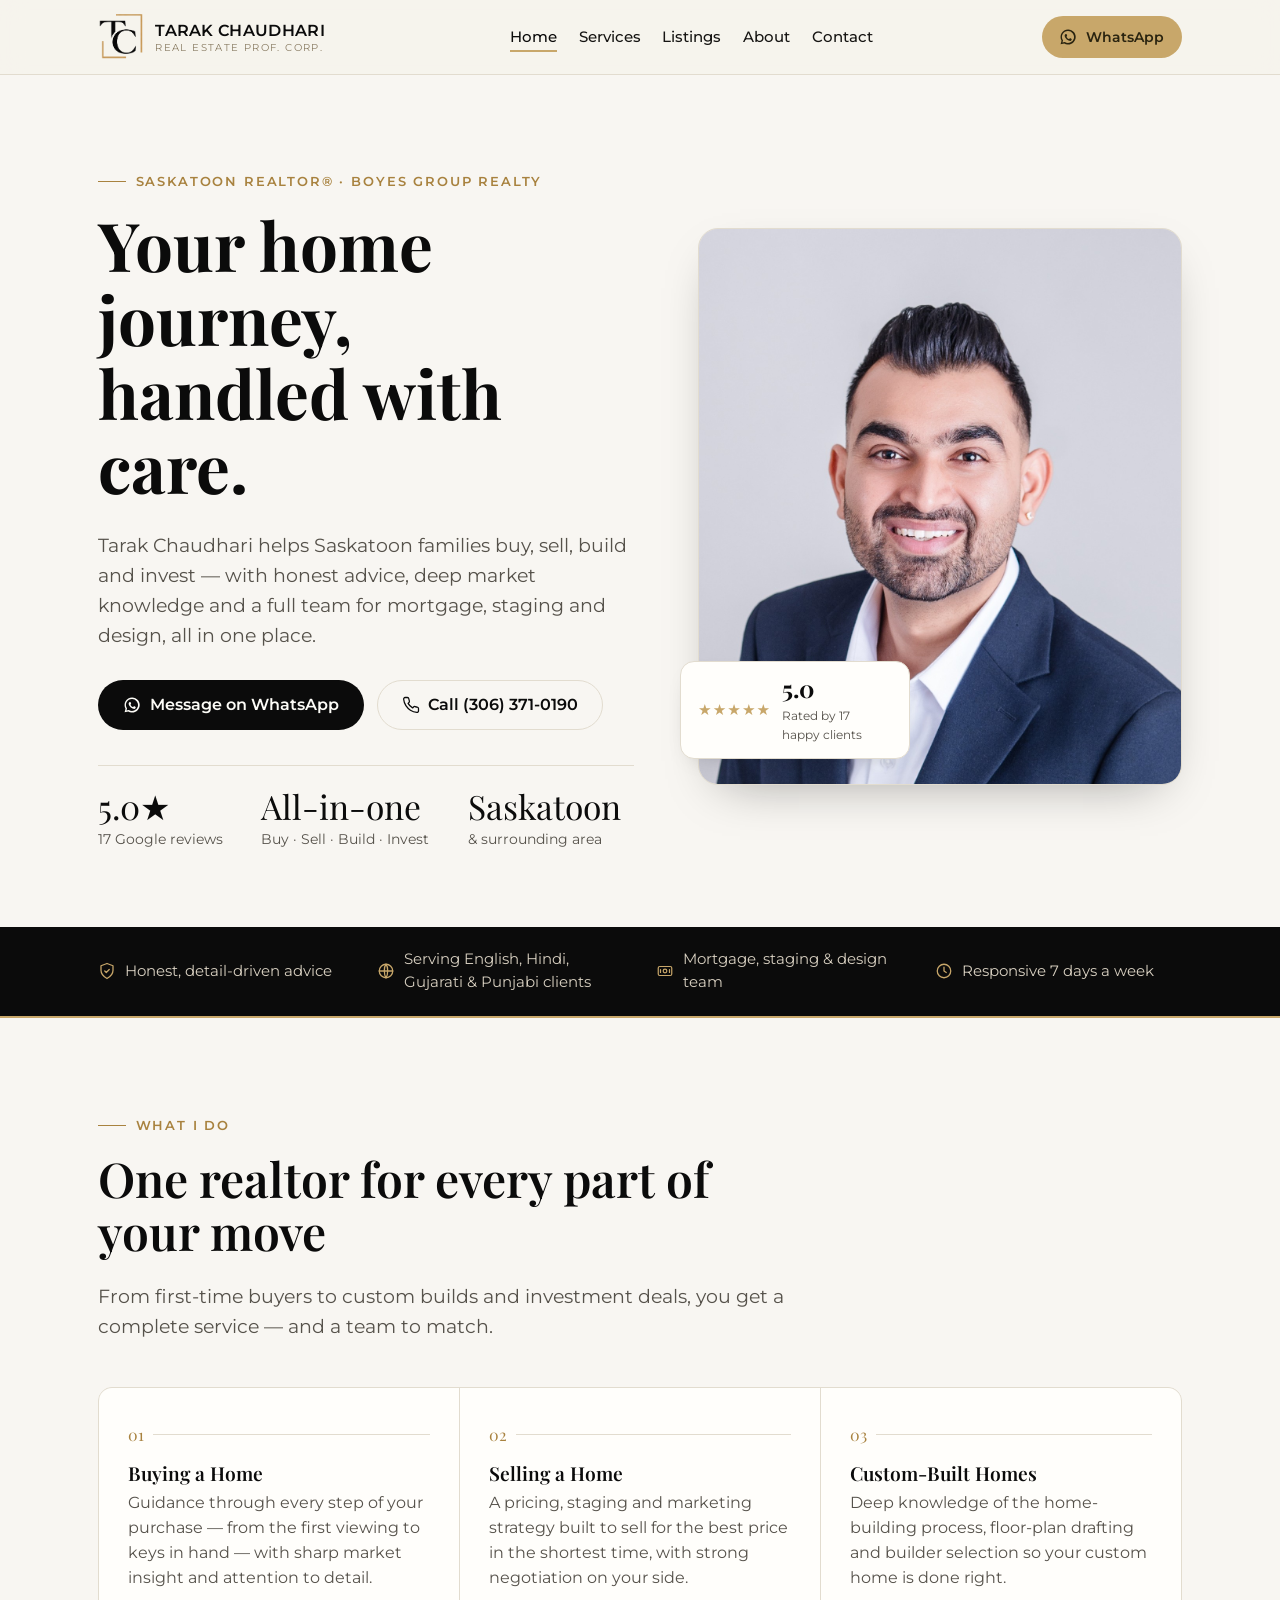
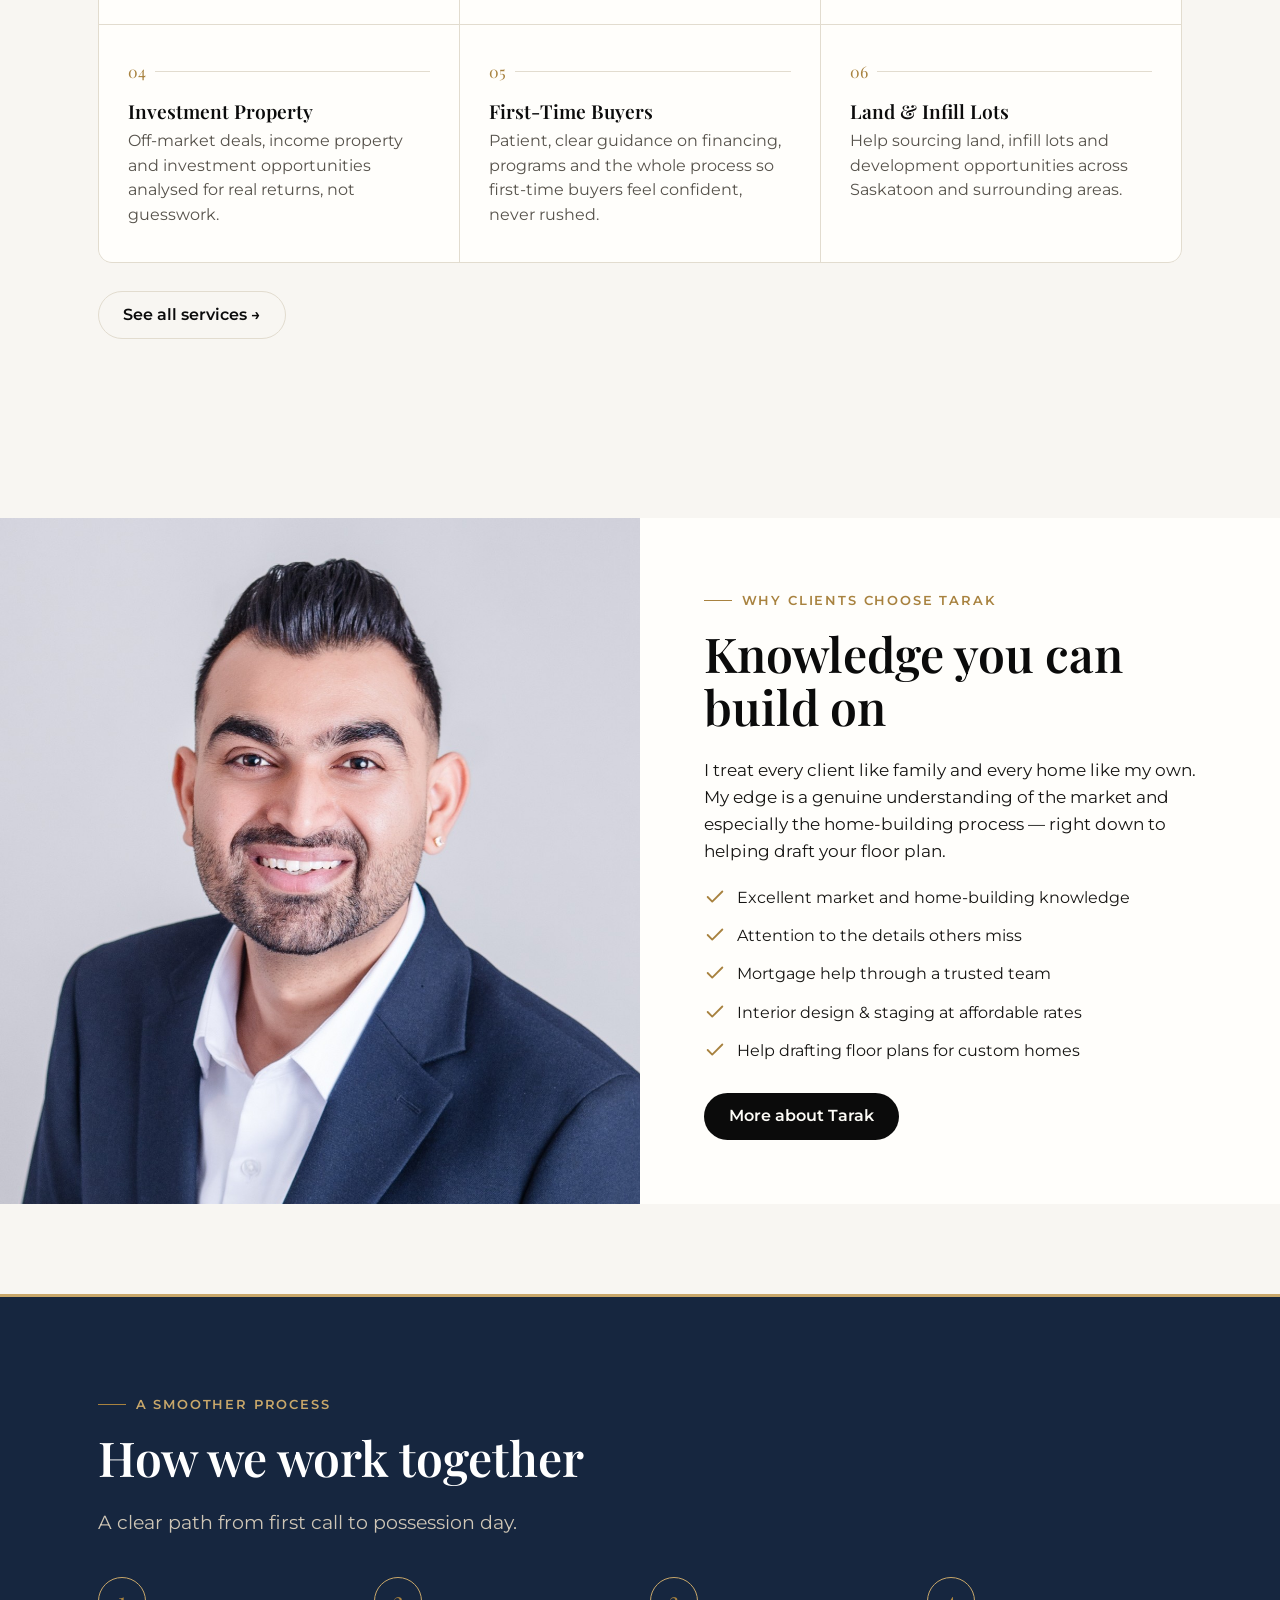
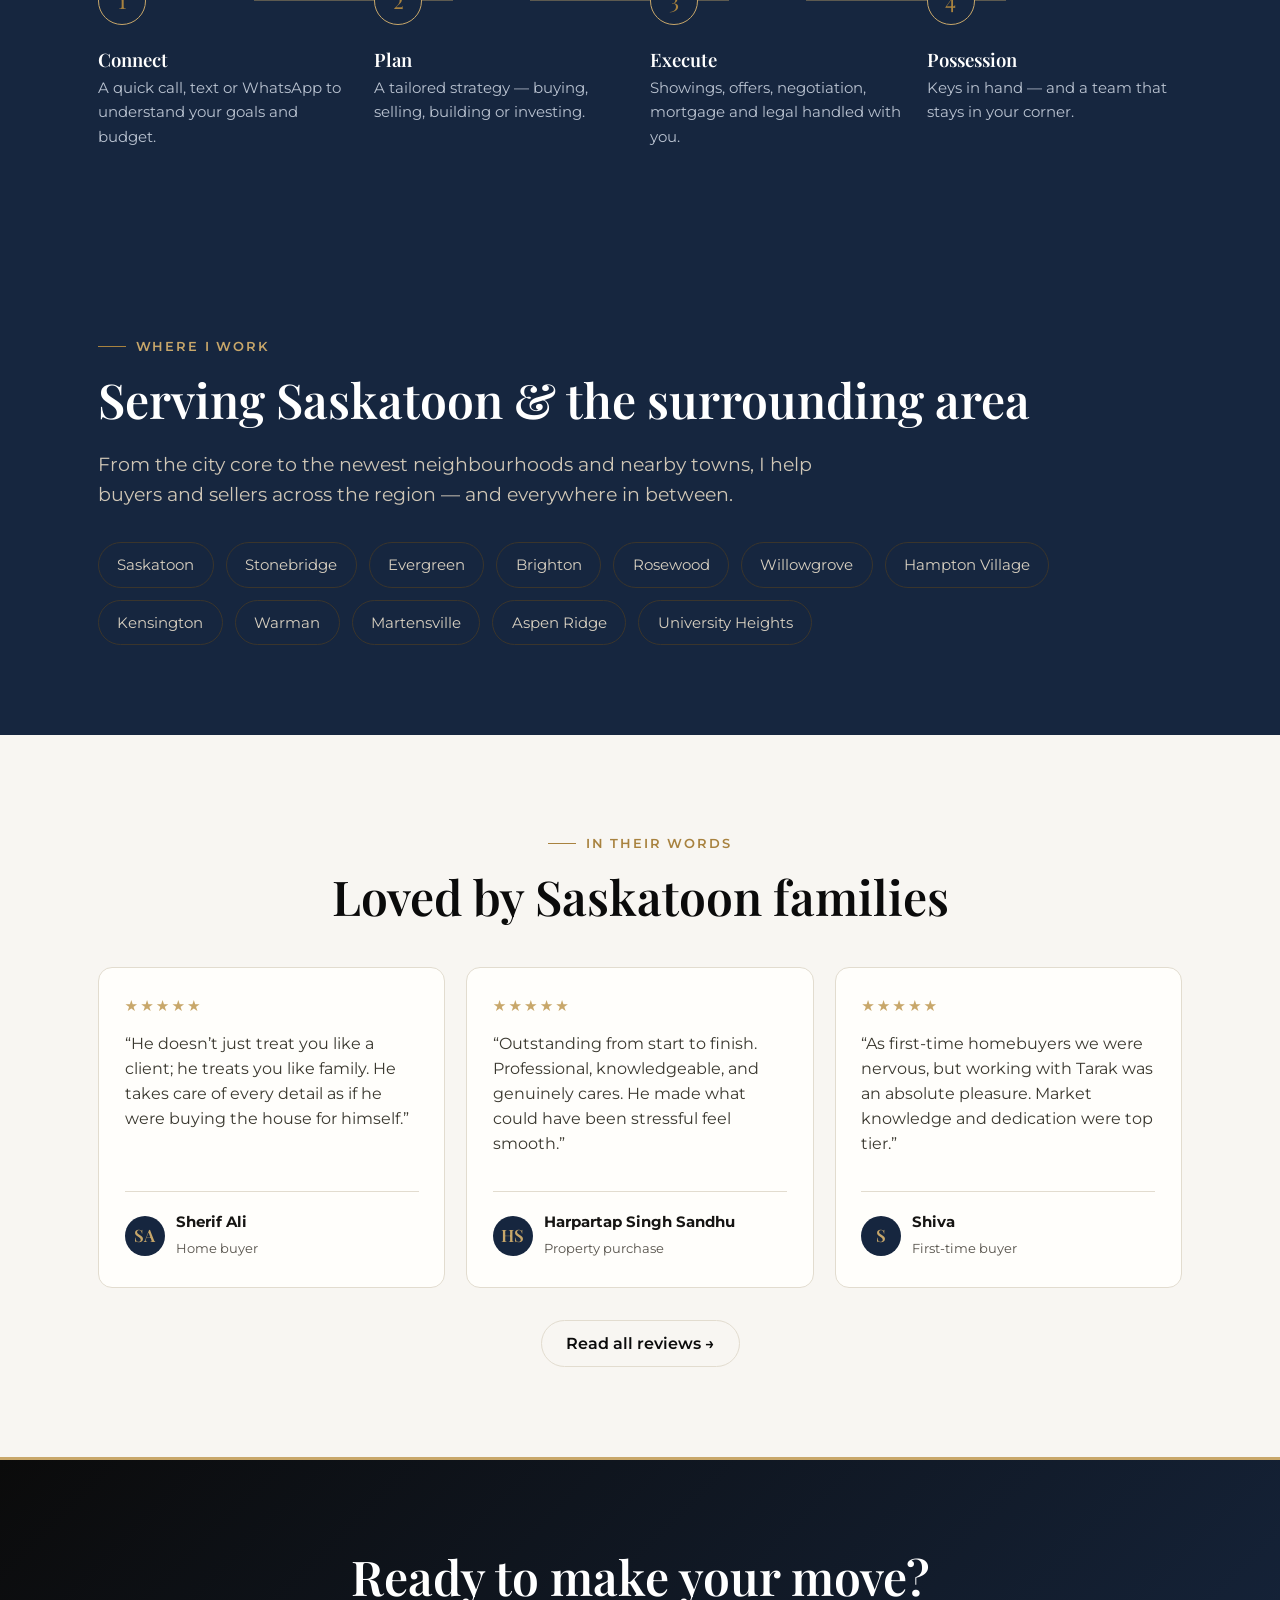
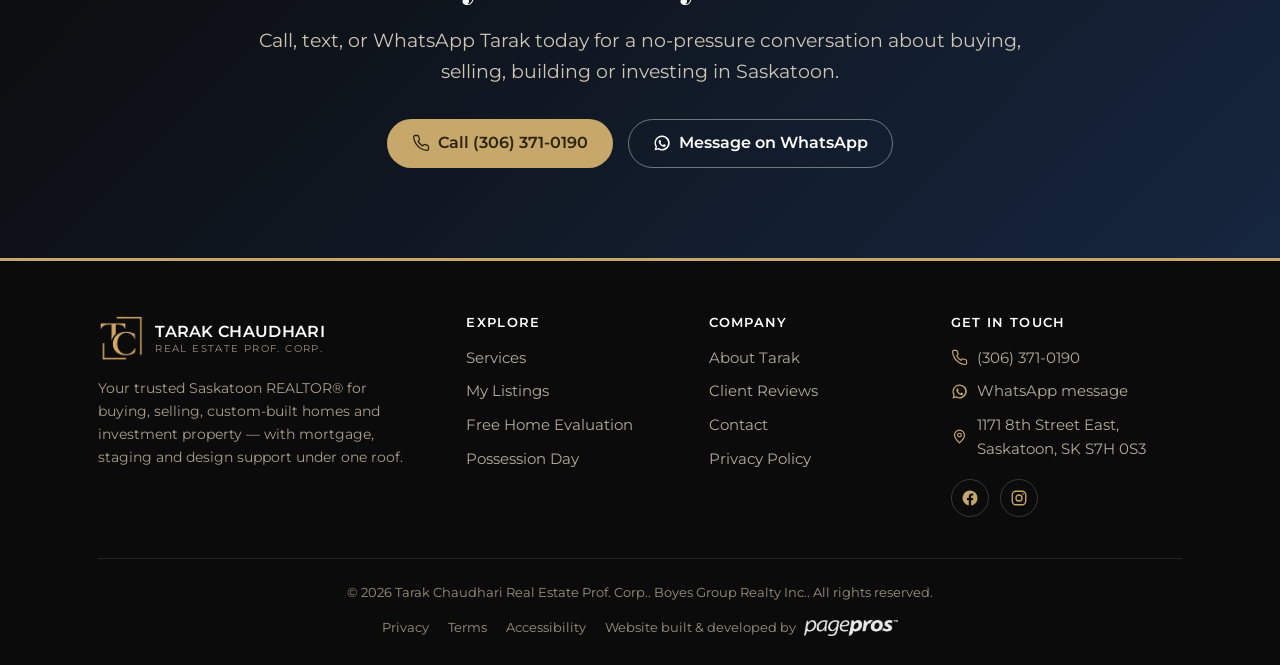
==== index.html @ 7d55d5e4 "Add files via upload" ====
<!DOCTYPE html>
<html lang="en-CA">
<head>
<meta charset="utf-8">
<meta name="viewport" content="width=device-width, initial-scale=1, viewport-fit=cover">
<title>Tarak Chaudhari | Top Saskatoon REALTOR® — Buy, Sell, Build, Invest</title>
<meta name="description" content="Saskatoon REALTOR® Tarak Chaudhari helps you buy, sell, build custom homes and invest — with mortgage, staging and interior design support. 5.0★ from 17 reviews. Call or WhatsApp (306) 371-0190.">
<link rel="canonical" href="https://tarakchaudhari.ca/index.html">
<meta name="robots" content="index,follow">
<meta name="author" content="Tarak Chaudhari">
<meta name="geo.region" content="CA-SK"><meta name="geo.placename" content="Saskatoon">
<meta property="og:type" content="website">
<meta property="og:title" content="Tarak Chaudhari | Top Saskatoon REALTOR® — Buy, Sell, Build, Invest">
<meta property="og:description" content="Saskatoon REALTOR® Tarak Chaudhari helps you buy, sell, build custom homes and invest — with mortgage, staging and interior design support. 5.0★ from 17 reviews. Call or WhatsApp (306) 371-0190.">
<meta property="og:url" content="https://tarakchaudhari.ca/index.html">
<meta property="og:site_name" content="Tarak Chaudhari Real Estate Prof. Corp.">
<meta property="og:image" content="https://tarakchaudhari.ca/images/tarak-headshot.jpg">
<meta property="og:locale" content="en_CA">
<meta name="twitter:card" content="summary_large_image">
<meta name="twitter:title" content="Tarak Chaudhari | Top Saskatoon REALTOR® — Buy, Sell, Build, Invest">
<meta name="twitter:description" content="Saskatoon REALTOR® Tarak Chaudhari helps you buy, sell, build custom homes and invest — with mortgage, staging and interior design support. 5.0★ from 17 reviews. Call or WhatsApp (306) 371-0190.">
<meta name="twitter:image" content="https://tarakchaudhari.ca/images/tarak-headshot.jpg">
<link rel="icon" href="data:image/svg+xml,%3Csvg xmlns='http://www.w3.org/2000/svg' viewBox='0 0 100 100'%3E%3Crect width='100' height='100' rx='20' fill='%230b0b0b'/%3E%3Cpath d='M58 24 H80 V46' fill='none' stroke='%23c8a76a' stroke-width='3'/%3E%3Cpath d='M42 76 H20 V54' fill='none' stroke='%23c8a76a' stroke-width='3'/%3E%3Ctext x='50' y='64' font-family='Georgia,serif' font-weight='600' font-size='40' fill='%23ffffff' text-anchor='middle'%3ETC%3C/text%3E%3C/svg%3E">
<link rel="preconnect" href="https://fonts.googleapis.com">
<link rel="preconnect" href="https://fonts.gstatic.com" crossorigin>
<link href="https://fonts.googleapis.com/css2?family=Playfair+Display:ital,wght@0,400;0,500;0,600;0,700;1,400;1,500&family=Montserrat:wght@400;500;600;700&display=swap" rel="stylesheet">
<link rel="stylesheet" href="styles.css">
<script type="application/ld+json">{"@context": "https://schema.org", "@type": "RealEstateAgent", "@id": "https://tarakchaudhari.ca/#agent", "name": "Tarak Chaudhari Real Estate Prof. Corp.", "alternateName": "Tarak Chaudhari REALTOR®", "image": "https://tarakchaudhari.ca/images/tarak-headshot.jpg", "url": "https://tarakchaudhari.ca/", "telephone": "+13063710190", "priceRange": "$$", "areaServed": ["Saskatoon", "Warman", "Martensville", "Saskatchewan"], "address": {"@type": "PostalAddress", "streetAddress": "1171 8th Street East", "addressLocality": "Saskatoon", "addressRegion": "SK", "postalCode": "S7H 0S3", "addressCountry": "CA"}, "geo": {"@type": "GeoCoordinates", "latitude": 52.1137, "longitude": -106.6176}, "memberOf": {"@type": "Organization", "name": "Boyes Group Realty Inc."}, "knowsLanguage": ["English", "Hindi", "Gujarati", "Punjabi"], "sameAs": ["https://www.facebook.com/tarak.chaudhari.3", "https://www.instagram.com/tarak0190/"], "aggregateRating": {"@type": "AggregateRating", "ratingValue": "5.0", "reviewCount": "17", "bestRating": "5"}, "openingHoursSpecification": [{"@type": "OpeningHoursSpecification", "dayOfWeek": ["Monday", "Tuesday", "Wednesday", "Thursday", "Friday", "Saturday", "Sunday"], "opens": "08:00", "closes": "20:00"}]}</script>
<script type="application/ld+json">{"@context": "https://schema.org", "@type": "WebSite", "name": "Tarak Chaudhari Real Estate Prof. Corp.", "url": "https://tarakchaudhari.ca/"}</script>
</head>
<body>
<header class="site-header">
  <div class="wrap nav">
    <a class="brand" href="index.html" aria-label="Tarak Chaudhari Real Estate Prof. Corp. home">
      <span class="mono-img" aria-hidden="true"></span>
      <span>Tarak Chaudhari<small>Real Estate Prof. Corp.</small></span>
    </a>
    <nav aria-label="Primary">
      <ul class="nav-links"><li><a href="index.html" class="active">Home</a></li><li><a href="services.html">Services</a></li><li><a href="listings.html">Listings</a></li><li><a href="about.html">About</a></li><li><a href="contact.html">Contact</a></li></ul>
    </nav>
    <div class="nav-cta">
      <a class="btn btn-ghost" href="tel:+13063710190"><svg viewBox="0 0 24 24" fill="none" stroke="currentColor" stroke-width="1.7" stroke-linecap="round" stroke-linejoin="round"><path d="M22 16.9v3a2 2 0 0 1-2.2 2 19.8 19.8 0 0 1-8.6-3 19.5 19.5 0 0 1-6-6 19.8 19.8 0 0 1-3-8.6A2 2 0 0 1 4.1 2h3a2 2 0 0 1 2 1.7c.1 1 .4 1.9.7 2.8a2 2 0 0 1-.5 2.1L8.1 9.9a16 16 0 0 0 6 6l1.3-1.3a2 2 0 0 1 2.1-.5c.9.3 1.8.6 2.8.7a2 2 0 0 1 1.7 2z"/></svg> (306) 371-0190</a>
      <a class="btn btn-gold" href="https://wa.me/13063710190" target="_blank" rel="noopener" aria-label="Message on WhatsApp"><svg viewBox="0 0 24 24" fill="currentColor"><path d="M12 2a10 10 0 0 0-8.6 15l-1.3 4.8 4.9-1.3A10 10 0 1 0 12 2zm0 2a8 8 0 1 1-4.2 14.8l-.3-.2-2.9.8.8-2.8-.2-.3A8 8 0 0 1 12 4zm4.6 10.3c-.2-.1-1.4-.7-1.6-.8s-.4-.1-.5.1-.6.8-.8 1-.3.2-.5.1a6.5 6.5 0 0 1-1.9-1.2 7.2 7.2 0 0 1-1.3-1.7c-.1-.2 0-.4.1-.5l.4-.4.3-.4v-.4c0-.1-.5-1.3-.7-1.8s-.4-.4-.5-.4h-.5a.9.9 0 0 0-.7.3 2.8 2.8 0 0 0-.9 2.1 4.9 4.9 0 0 0 1 2.6 11 11 0 0 0 4.3 3.8c2 .8 2 .6 2.4.5a2.4 2.4 0 0 0 1.6-1.1 2 2 0 0 0 .1-1.1z"/></svg> <span class="wa-txt">WhatsApp</span></a>
    </div>
    <button class="nav-toggle" aria-label="Menu" aria-expanded="false"><span></span><span></span><span></span></button>
  </div>
</header>
<section class="hero">
  <div class="wrap hero-grid">
    <div class="hero-copy">
      <span class="eyebrow">Saskatoon REALTOR® · Boyes Group Realty</span>
      <h1>Your home journey,<br>handled with care.</h1>
      <p class="lead">Tarak Chaudhari helps Saskatoon families buy, sell, build and invest — with honest advice, deep market knowledge and a full team for mortgage, staging and design, all in one place.</p>
      <div class="hero-cta">
        <a class="btn btn-primary" href="https://wa.me/13063710190" target="_blank" rel="noopener"><svg viewBox="0 0 24 24" fill="currentColor"><path d="M12 2a10 10 0 0 0-8.6 15l-1.3 4.8 4.9-1.3A10 10 0 1 0 12 2zm0 2a8 8 0 1 1-4.2 14.8l-.3-.2-2.9.8.8-2.8-.2-.3A8 8 0 0 1 12 4zm4.6 10.3c-.2-.1-1.4-.7-1.6-.8s-.4-.1-.5.1-.6.8-.8 1-.3.2-.5.1a6.5 6.5 0 0 1-1.9-1.2 7.2 7.2 0 0 1-1.3-1.7c-.1-.2 0-.4.1-.5l.4-.4.3-.4v-.4c0-.1-.5-1.3-.7-1.8s-.4-.4-.5-.4h-.5a.9.9 0 0 0-.7.3 2.8 2.8 0 0 0-.9 2.1 4.9 4.9 0 0 0 1 2.6 11 11 0 0 0 4.3 3.8c2 .8 2 .6 2.4.5a2.4 2.4 0 0 0 1.6-1.1 2 2 0 0 0 .1-1.1z"/></svg> Message on WhatsApp</a>
        <a class="btn btn-ghost" href="tel:+13063710190"><svg viewBox="0 0 24 24" fill="none" stroke="currentColor" stroke-width="1.7" stroke-linecap="round" stroke-linejoin="round"><path d="M22 16.9v3a2 2 0 0 1-2.2 2 19.8 19.8 0 0 1-8.6-3 19.5 19.5 0 0 1-6-6 19.8 19.8 0 0 1-3-8.6A2 2 0 0 1 4.1 2h3a2 2 0 0 1 2 1.7c.1 1 .4 1.9.7 2.8a2 2 0 0 1-.5 2.1L8.1 9.9a16 16 0 0 0 6 6l1.3-1.3a2 2 0 0 1 2.1-.5c.9.3 1.8.6 2.8.7a2 2 0 0 1 1.7 2z"/></svg> Call (306) 371-0190</a>
      </div>
      <div class="hero-stats">
        <div class="stat"><div class="n">5.0★</div><div class="l">17 Google reviews</div></div>
        <div class="stat"><div class="n">All-in-one</div><div class="l">Buy · Sell · Build · Invest</div></div>
        <div class="stat"><div class="n">Saskatoon</div><div class="l">&amp; surrounding area</div></div>
      </div>
    </div>
    <div class="hero-media">
      <div class="photo"><img src="[data-uri]" alt="Tarak Chaudhari, Saskatoon REALTOR®" width="1229" height="1536"></div>
      <div class="hero-badge">
        <div class="stars">★★★★★</div>
        <div><b>5.0</b><small>Rated by 17 happy clients</small></div>
      </div>
    </div>
  </div>
</section>

<div class="trust">
  <div class="wrap">
    <span><svg viewBox="0 0 24 24" fill="none" stroke="currentColor" stroke-width="1.7" stroke-linecap="round" stroke-linejoin="round"><path d="M12 2l8 3v6c0 5-3.4 8.5-8 11-4.6-2.5-8-6-8-11V5z"/><path d="M9 12l2 2 4-4"/></svg> Honest, detail-driven advice</span>
    <span><svg viewBox="0 0 24 24" fill="none" stroke="currentColor" stroke-width="1.7" stroke-linecap="round" stroke-linejoin="round"><circle cx="12" cy="12" r="9"/><path d="M3 12h18M12 3c3 3.5 3 14 0 18M12 3c-3 3.5-3 14 0 18"/></svg> Serving English, Hindi, Gujarati &amp; Punjabi clients</span>
    <span><svg viewBox="0 0 24 24" fill="none" stroke="currentColor" stroke-width="1.6" stroke-linecap="round" stroke-linejoin="round"><rect x="3" y="6" width="18" height="12" rx="2"/><circle cx="12" cy="12" r="2.4"/><path d="M6 10v4M18 10v4"/></svg> Mortgage, staging &amp; design team</span>
    <span><svg viewBox="0 0 24 24" fill="none" stroke="currentColor" stroke-width="1.7" stroke-linecap="round" stroke-linejoin="round"><circle cx="12" cy="12" r="9"/><path d="M12 7v5l3 2"/></svg> Responsive 7 days a week</span>
  </div>
</div>

<section>
  <div class="wrap">
    <div class="section-head">
      <span class="eyebrow">What I do</span>
      <h2>One realtor for every part of your move</h2>
      <p class="lead">From first-time buyers to custom builds and investment deals, you get a complete service — and a team to match.</p>
    </div>
    <div class="svc-rows"><div class="svc-row"><div class="svc-row__num">01</div><h3>Buying a Home</h3><p>Guidance through every step of your purchase — from the first viewing to keys in hand — with sharp market insight and attention to detail.</p></div><div class="svc-row"><div class="svc-row__num">02</div><h3>Selling a Home</h3><p>A pricing, staging and marketing strategy built to sell for the best price in the shortest time, with strong negotiation on your side.</p></div><div class="svc-row"><div class="svc-row__num">03</div><h3>Custom-Built Homes</h3><p>Deep knowledge of the home-building process, floor-plan drafting and builder selection so your custom home is done right.</p></div><div class="svc-row"><div class="svc-row__num">04</div><h3>Investment Property</h3><p>Off-market deals, income property and investment opportunities analysed for real returns, not guesswork.</p></div><div class="svc-row"><div class="svc-row__num">05</div><h3>First-Time Buyers</h3><p>Patient, clear guidance on financing, programs and the whole process so first-time buyers feel confident, never rushed.</p></div><div class="svc-row"><div class="svc-row__num">06</div><h3>Land & Infill Lots</h3><p>Help sourcing land, infill lots and development opportunities across Saskatoon and surrounding areas.</p></div></div>
    <div style="margin-top:1.8rem"><a class="btn btn-ghost" href="services.html">See all services →</a></div>
  </div>
</section>

<section class="featband featband--alt">
  <div class="featband__media" style="background-image:url('[data-uri]')"></div>
  <div class="featband__body">
    <span class="eyebrow">Why clients choose Tarak</span>
    <h2>Knowledge you can build on</h2>
    <p>I treat every client like family and every home like my own. My edge is a genuine understanding of the market and especially the home-building process — right down to helping draft your floor plan.</p>
    <ul class="check-list">
      <li><svg viewBox="0 0 24 24" fill="none" stroke="currentColor" stroke-width="2" stroke-linecap="round" stroke-linejoin="round"><path d="M20 6L9 17l-5-5"/></svg><span>Excellent market and home-building knowledge</span></li>
      <li><svg viewBox="0 0 24 24" fill="none" stroke="currentColor" stroke-width="2" stroke-linecap="round" stroke-linejoin="round"><path d="M20 6L9 17l-5-5"/></svg><span>Attention to the details others miss</span></li>
      <li><svg viewBox="0 0 24 24" fill="none" stroke="currentColor" stroke-width="2" stroke-linecap="round" stroke-linejoin="round"><path d="M20 6L9 17l-5-5"/></svg><span>Mortgage help through a trusted team</span></li>
      <li><svg viewBox="0 0 24 24" fill="none" stroke="currentColor" stroke-width="2" stroke-linecap="round" stroke-linejoin="round"><path d="M20 6L9 17l-5-5"/></svg><span>Interior design &amp; staging at affordable rates</span></li>
      <li><svg viewBox="0 0 24 24" fill="none" stroke="currentColor" stroke-width="2" stroke-linecap="round" stroke-linejoin="round"><path d="M20 6L9 17l-5-5"/></svg><span>Help drafting floor plans for custom homes</span></li>
    </ul>
    <div style="margin-top:1.8rem"><a class="btn btn-primary" href="about.html">More about Tarak</a></div>
  </div>
</section>

<section class="band">
  <div class="wrap">
    <span class="eyebrow" style="color:var(--gold)">A smoother process</span>
    <h2>How we work together</h2>
    <p class="lead">A clear path from first call to possession day.</p>
    <div class="steps" style="margin-top:2.4rem">
      <div class="step"><h3 style="color:#fff">Connect</h3><p style="color:#b9c2d0">A quick call, text or WhatsApp to understand your goals and budget.</p></div>
      <div class="step"><h3 style="color:#fff">Plan</h3><p style="color:#b9c2d0">A tailored strategy — buying, selling, building or investing.</p></div>
      <div class="step"><h3 style="color:#fff">Execute</h3><p style="color:#b9c2d0">Showings, offers, negotiation, mortgage and legal handled with you.</p></div>
      <div class="step"><h3 style="color:#fff">Possession</h3><p style="color:#b9c2d0">Keys in hand — and a team that stays in your corner.</p></div>
    </div>
  </div>
</section>

<section class="areas">
  <div class="wrap">
    <span class="eyebrow" style="color:var(--gold)">Where I work</span>
    <h2>Serving Saskatoon &amp; the surrounding area</h2>
    <p class="lead">From the city core to the newest neighbourhoods and nearby towns, I help buyers and sellers across the region — and everywhere in between.</p>
    <div class="area-tags"><span>Saskatoon</span><span>Stonebridge</span><span>Evergreen</span><span>Brighton</span><span>Rosewood</span><span>Willowgrove</span><span>Hampton Village</span><span>Kensington</span><span>Warman</span><span>Martensville</span><span>Aspen Ridge</span><span>University Heights</span></div>
  </div>
</section>

<section>
  <div class="wrap">
    <div class="section-head center">
      <span class="eyebrow">In their words</span>
      <h2>Loved by Saskatoon families</h2>
    </div>
    <div class="tgrid">
      <div class="tcard"><div class="stars">★★★★★</div><p>“He doesn’t just treat you like a client; he treats you like family. He takes care of every detail as if he were buying the house for himself.”</p><div class="who"><div class="av">SA</div><div><b>Sherif Ali</b><small>Home buyer</small></div></div></div>
      <div class="tcard"><div class="stars">★★★★★</div><p>“Outstanding from start to finish. Professional, knowledgeable, and genuinely cares. He made what could have been stressful feel smooth.”</p><div class="who"><div class="av">HS</div><div><b>Harpartap Singh Sandhu</b><small>Property purchase</small></div></div></div>
      <div class="tcard"><div class="stars">★★★★★</div><p>“As first-time homebuyers we were nervous, but working with Tarak was an absolute pleasure. Market knowledge and dedication were top tier.”</p><div class="who"><div class="av">S</div><div><b>Shiva</b><small>First-time buyer</small></div></div></div>
    </div>
    <div style="text-align:center;margin-top:2rem"><a class="btn btn-ghost" href="testimonials.html">Read all reviews →</a></div>
  </div>
</section>

<section class="cta-final">
  <div class="wrap">
    <h2>Ready to make your move?</h2>
    <p class="lead">Call, text, or WhatsApp Tarak today for a no-pressure conversation about buying, selling, building or investing in Saskatoon.</p>
    <div class="cta-row">
      <a class="btn btn-gold" href="tel:+13063710190"><svg viewBox="0 0 24 24" fill="none" stroke="currentColor" stroke-width="1.7" stroke-linecap="round" stroke-linejoin="round"><path d="M22 16.9v3a2 2 0 0 1-2.2 2 19.8 19.8 0 0 1-8.6-3 19.5 19.5 0 0 1-6-6 19.8 19.8 0 0 1-3-8.6A2 2 0 0 1 4.1 2h3a2 2 0 0 1 2 1.7c.1 1 .4 1.9.7 2.8a2 2 0 0 1-.5 2.1L8.1 9.9a16 16 0 0 0 6 6l1.3-1.3a2 2 0 0 1 2.1-.5c.9.3 1.8.6 2.8.7a2 2 0 0 1 1.7 2z"/></svg> Call (306) 371-0190</a>
      <a class="btn btn-ghost" style="color:#fff;border-color:rgba(255,255,255,.4)" href="https://wa.me/13063710190" target="_blank" rel="noopener"><svg viewBox="0 0 24 24" fill="currentColor"><path d="M12 2a10 10 0 0 0-8.6 15l-1.3 4.8 4.9-1.3A10 10 0 1 0 12 2zm0 2a8 8 0 1 1-4.2 14.8l-.3-.2-2.9.8.8-2.8-.2-.3A8 8 0 0 1 12 4zm4.6 10.3c-.2-.1-1.4-.7-1.6-.8s-.4-.1-.5.1-.6.8-.8 1-.3.2-.5.1a6.5 6.5 0 0 1-1.9-1.2 7.2 7.2 0 0 1-1.3-1.7c-.1-.2 0-.4.1-.5l.4-.4.3-.4v-.4c0-.1-.5-1.3-.7-1.8s-.4-.4-.5-.4h-.5a.9.9 0 0 0-.7.3 2.8 2.8 0 0 0-.9 2.1 4.9 4.9 0 0 0 1 2.6 11 11 0 0 0 4.3 3.8c2 .8 2 .6 2.4.5a2.4 2.4 0 0 0 1.6-1.1 2 2 0 0 0 .1-1.1z"/></svg> Message on WhatsApp</a>
    </div>
  </div>
</section>
<footer class="site-footer">
  <div class="wrap">
    <div class="foot-grid">
      <div class="foot-brand">
        <a class="brand" href="index.html"><span class="mono-img" aria-hidden="true"></span><span>Tarak Chaudhari<small>Real Estate Prof. Corp.</small></span></a>
        <p>Your trusted Saskatoon REALTOR® for buying, selling, custom-built homes and investment property — with mortgage, staging and design support under one roof.</p>
      </div>
      <div><h4>Explore</h4><ul><li><a href="services.html">Services</a></li><li><a href="listings.html">My Listings</a></li><li><a href="evaluation.html">Free Home Evaluation</a></li><li><a href="possession.html">Possession Day</a></li></ul></div><div><h4>Company</h4><ul><li><a href="about.html">About Tarak</a></li><li><a href="testimonials.html">Client Reviews</a></li><li><a href="contact.html">Contact</a></li><li><a href="privacy.html">Privacy Policy</a></li></ul></div>
      <div class="foot-contact">
        <h4>Get in touch</h4>
        <ul>
          <li><a href="tel:+13063710190"><svg viewBox="0 0 24 24" fill="none" stroke="currentColor" stroke-width="1.7" stroke-linecap="round" stroke-linejoin="round"><path d="M22 16.9v3a2 2 0 0 1-2.2 2 19.8 19.8 0 0 1-8.6-3 19.5 19.5 0 0 1-6-6 19.8 19.8 0 0 1-3-8.6A2 2 0 0 1 4.1 2h3a2 2 0 0 1 2 1.7c.1 1 .4 1.9.7 2.8a2 2 0 0 1-.5 2.1L8.1 9.9a16 16 0 0 0 6 6l1.3-1.3a2 2 0 0 1 2.1-.5c.9.3 1.8.6 2.8.7a2 2 0 0 1 1.7 2z"/></svg><span>(306) 371-0190</span></a></li>
          <li><a href="https://wa.me/13063710190" target="_blank" rel="noopener"><svg viewBox="0 0 24 24" fill="currentColor"><path d="M12 2a10 10 0 0 0-8.6 15l-1.3 4.8 4.9-1.3A10 10 0 1 0 12 2zm0 2a8 8 0 1 1-4.2 14.8l-.3-.2-2.9.8.8-2.8-.2-.3A8 8 0 0 1 12 4zm4.6 10.3c-.2-.1-1.4-.7-1.6-.8s-.4-.1-.5.1-.6.8-.8 1-.3.2-.5.1a6.5 6.5 0 0 1-1.9-1.2 7.2 7.2 0 0 1-1.3-1.7c-.1-.2 0-.4.1-.5l.4-.4.3-.4v-.4c0-.1-.5-1.3-.7-1.8s-.4-.4-.5-.4h-.5a.9.9 0 0 0-.7.3 2.8 2.8 0 0 0-.9 2.1 4.9 4.9 0 0 0 1 2.6 11 11 0 0 0 4.3 3.8c2 .8 2 .6 2.4.5a2.4 2.4 0 0 0 1.6-1.1 2 2 0 0 0 .1-1.1z"/></svg><span>WhatsApp message</span></a></li>
          <li><a href="https://maps.google.com/?q=1171+8th+Street+East,+Saskatoon,+SK+S7H+0S3" target="_blank" rel="noopener"><svg viewBox="0 0 24 24" fill="none" stroke="currentColor" stroke-width="1.7" stroke-linecap="round" stroke-linejoin="round"><path d="M12 21s7-6.2 7-11a7 7 0 1 0-14 0c0 4.8 7 11 7 11z"/><circle cx="12" cy="10" r="2.6"/></svg><span>1171 8th Street East, Saskatoon, SK S7H 0S3</span></a></li>
        </ul>
      <div class="foot-social"><a href="https://www.facebook.com/tarak.chaudhari.3" target="_blank" rel="noopener" aria-label="Facebook"><svg viewBox="0 0 24 24" fill="currentColor"><path d="M22 12a10 10 0 1 0-11.6 9.9v-7H7.9V12h2.5V9.8c0-2.5 1.5-3.9 3.8-3.9 1.1 0 2.2.2 2.2.2v2.5h-1.3c-1.2 0-1.6.8-1.6 1.6V12h2.8l-.4 2.9h-2.4v7A10 10 0 0 0 22 12z"/></svg></a><a href="https://www.instagram.com/tarak0190/" target="_blank" rel="noopener" aria-label="Instagram"><svg viewBox="0 0 24 24" fill="none" stroke="currentColor" stroke-width="1.8" stroke-linecap="round" stroke-linejoin="round"><rect x="3" y="3" width="18" height="18" rx="5"/><circle cx="12" cy="12" r="4"/><circle cx="17.3" cy="6.7" r="1.1" fill="currentColor" stroke="none"/></svg></a></div>
      </div>
    </div>
    <div class="foot-bottom">
      <span>© <span id="year">2026</span> Tarak Chaudhari Real Estate Prof. Corp.. Boyes Group Realty Inc.. All rights reserved.</span>
      <span style="display:flex;gap:1.2rem;align-items:center;flex-wrap:wrap">
        <a href="privacy.html">Privacy</a><a href="terms.html">Terms</a><a href="accessibility.html">Accessibility</a>
        <a class="built-by" href="https://pagepros.io" target="_blank" rel="noopener">
          Website built &amp; developed by <img src="[data-uri]" alt="PagePros">
        </a>
      </span>
    </div>
  </div>
</footer>
<script src="main.js"></script>
</body>
</html>
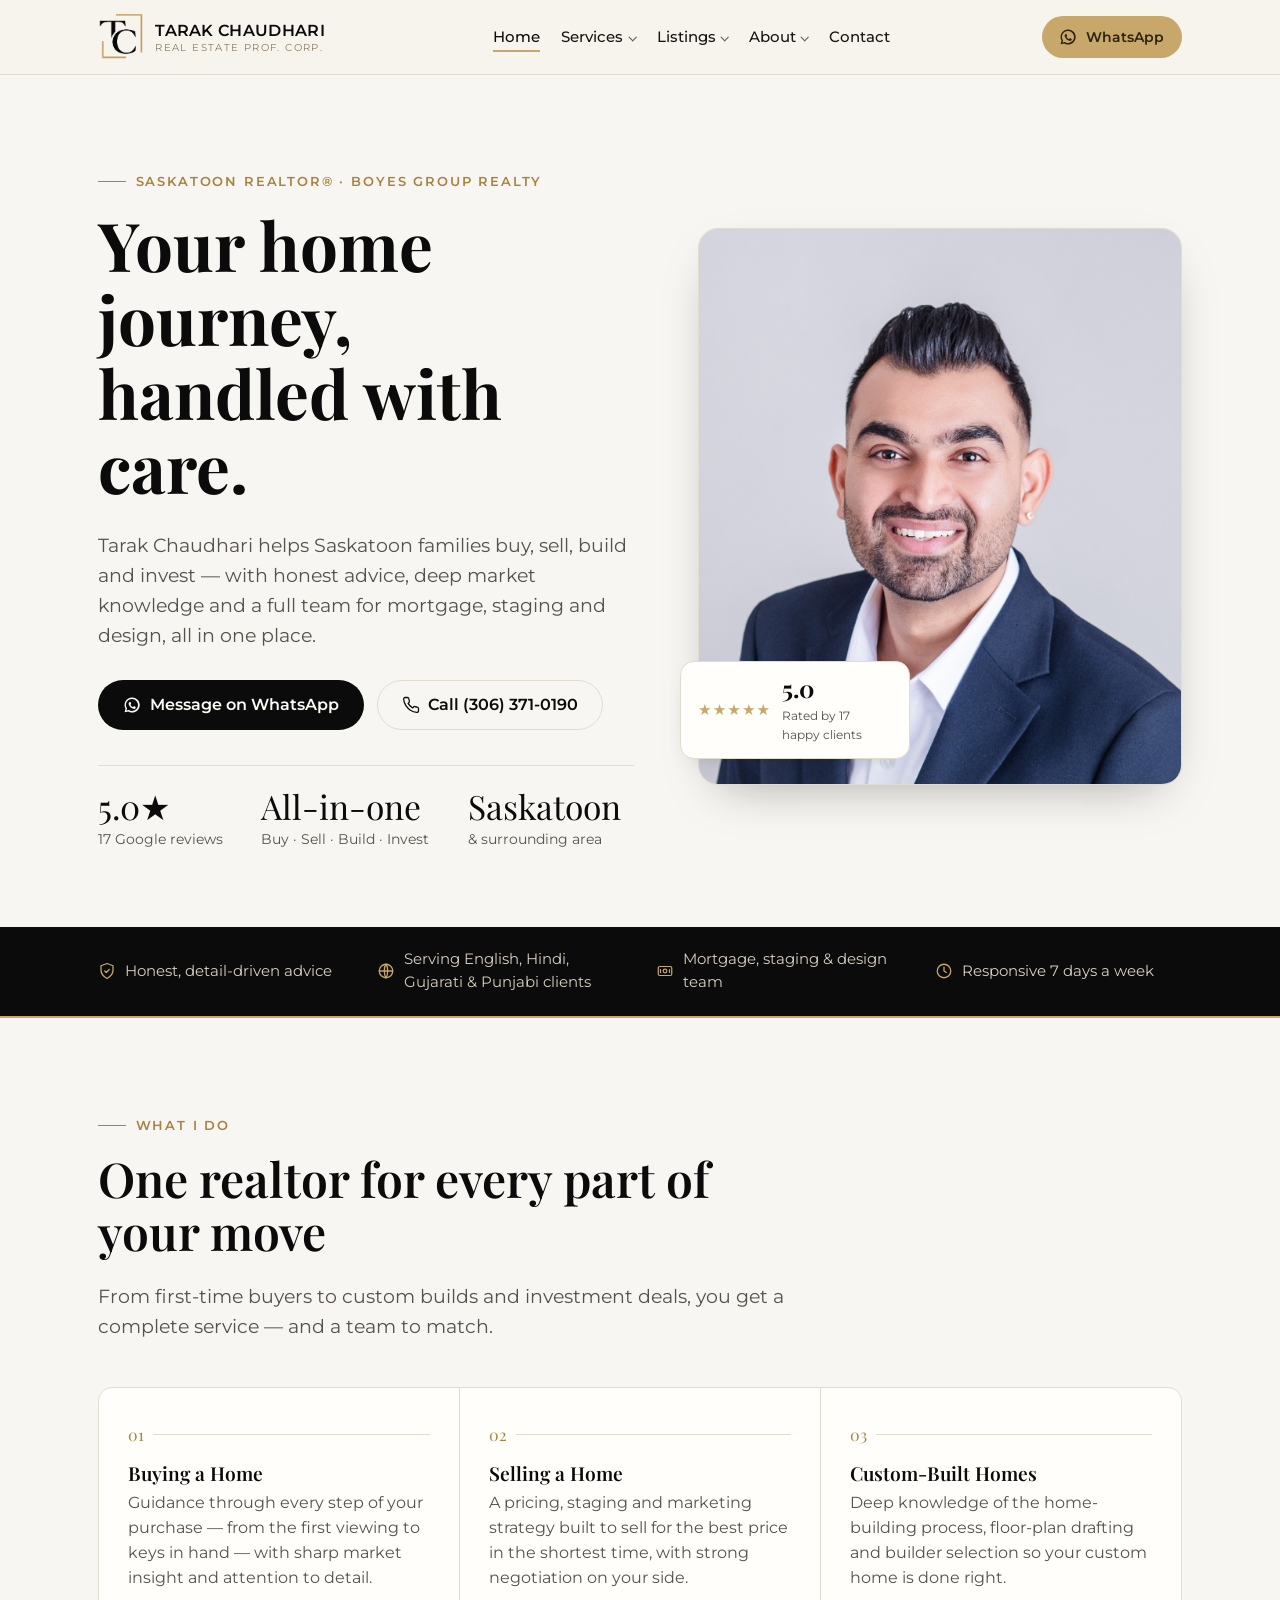
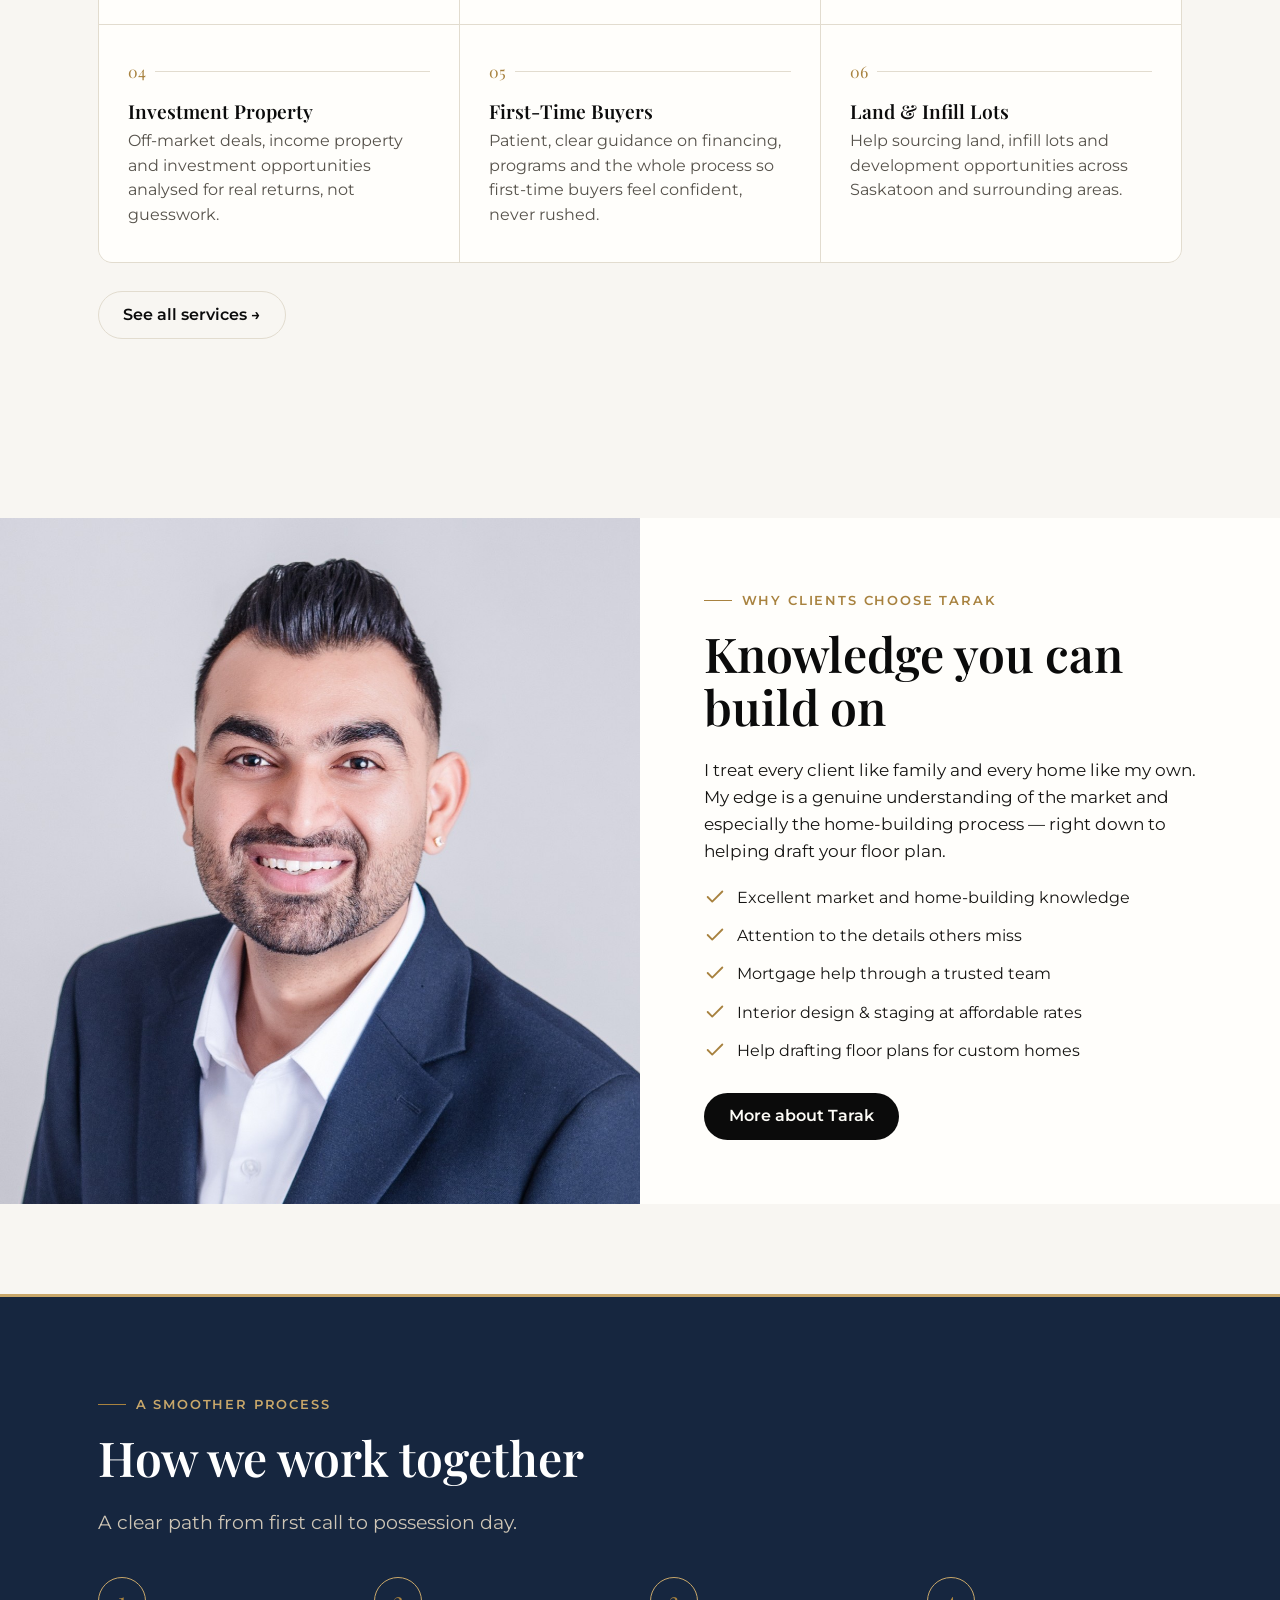
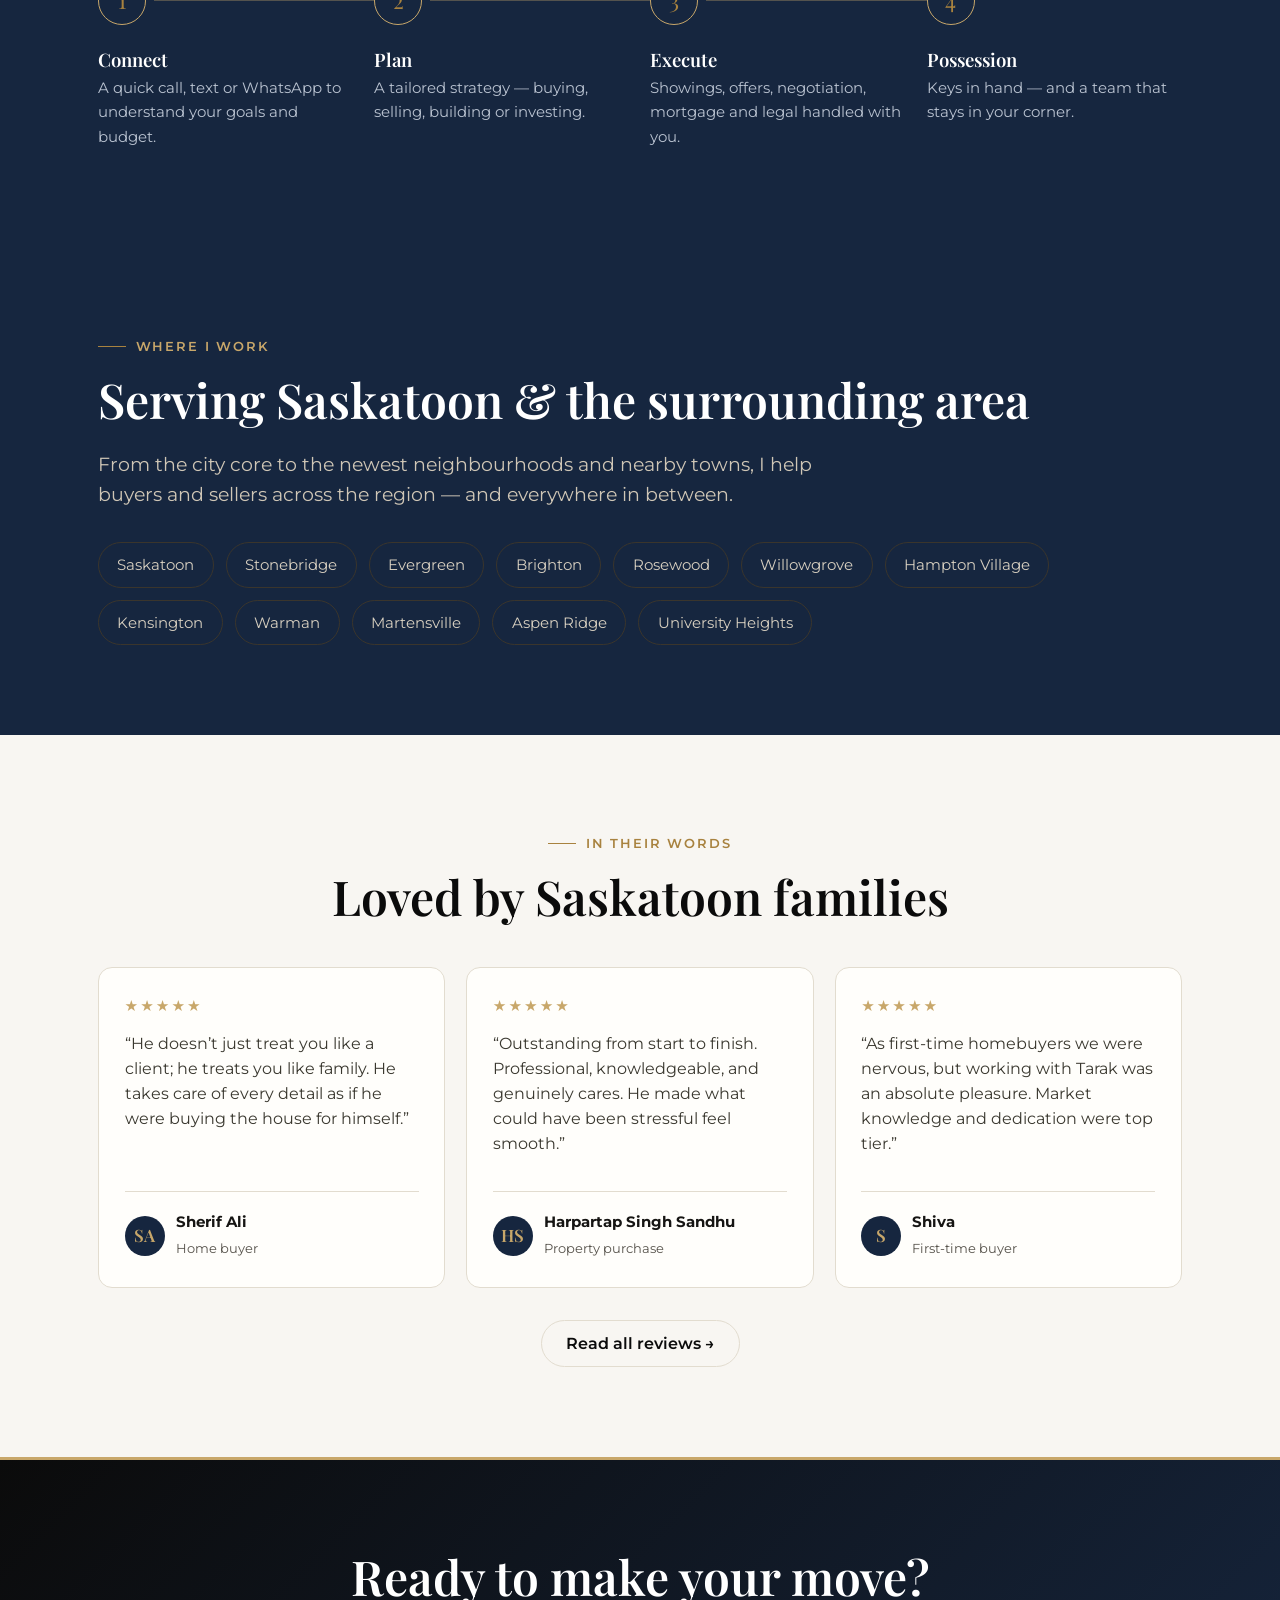
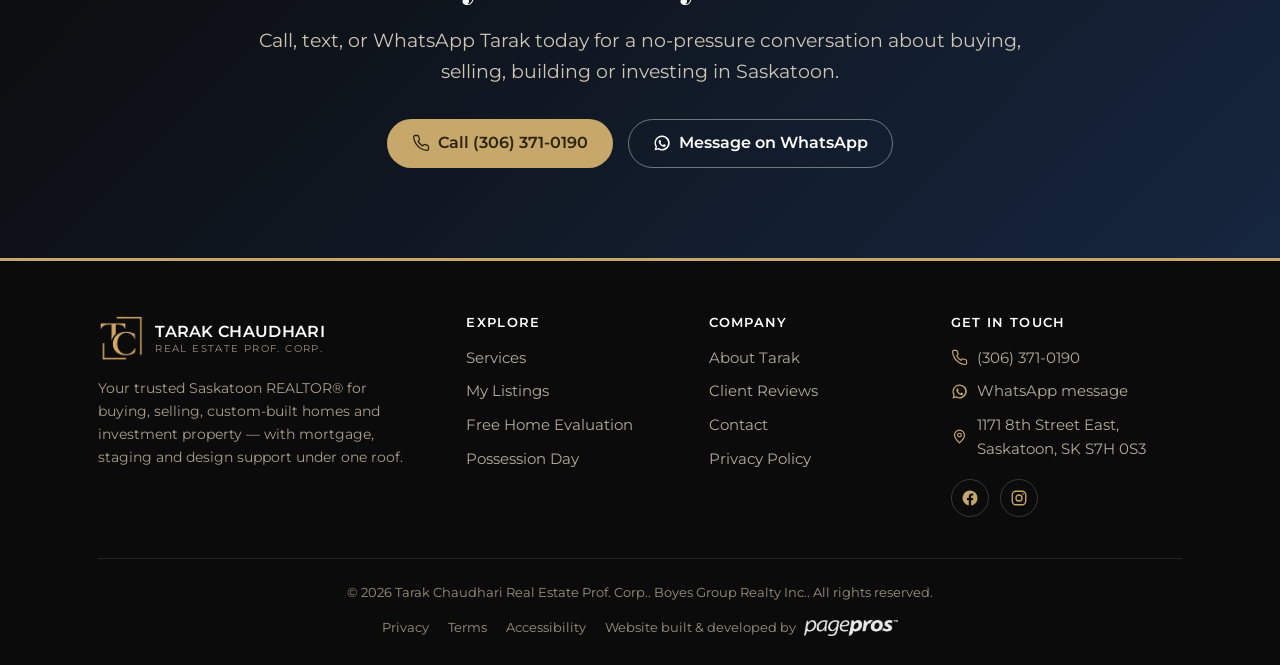
==== commit e78ebef3: "Add files via upload" ====
--- a/index.html
+++ b/index.html
@@ -36,7 +36,7 @@
       <span>Tarak Chaudhari<small>Real Estate Prof. Corp.</small></span>
     </a>
     <nav aria-label="Primary">
-      <ul class="nav-links"><li><a href="index.html" class="active">Home</a></li><li><a href="services.html">Services</a></li><li><a href="listings.html">Listings</a></li><li><a href="about.html">About</a></li><li><a href="contact.html">Contact</a></li></ul>
+      <ul class="nav-links"><li><a href="index.html" class="active">Home</a></li><li class="has-sub"><a href="services.html">Services<span class="caret" aria-hidden="true"></span></a><ul class="sub"><li><a href="services.html">All Services</a></li><li><a href="evaluation.html">Free Home Evaluation</a></li></ul></li><li class="has-sub"><a href="listings.html">Listings<span class="caret" aria-hidden="true"></span></a><ul class="sub"><li><a href="listings.html">My Listings</a></li><li><a href="possession.html">Possession Day</a></li></ul></li><li class="has-sub"><a href="about.html">About<span class="caret" aria-hidden="true"></span></a><ul class="sub"><li><a href="about.html">About Tarak</a></li><li><a href="testimonials.html">Reviews</a></li></ul></li><li><a href="contact.html">Contact</a></li></ul>
     </nav>
     <div class="nav-cta">
       <a class="btn btn-ghost" href="tel:+13063710190"><svg viewBox="0 0 24 24" fill="none" stroke="currentColor" stroke-width="1.7" stroke-linecap="round" stroke-linejoin="round"><path d="M22 16.9v3a2 2 0 0 1-2.2 2 19.8 19.8 0 0 1-8.6-3 19.5 19.5 0 0 1-6-6 19.8 19.8 0 0 1-3-8.6A2 2 0 0 1 4.1 2h3a2 2 0 0 1 2 1.7c.1 1 .4 1.9.7 2.8a2 2 0 0 1-.5 2.1L8.1 9.9a16 16 0 0 0 6 6l1.3-1.3a2 2 0 0 1 2.1-.5c.9.3 1.8.6 2.8.7a2 2 0 0 1 1.7 2z"/></svg> (306) 371-0190</a>
--- a/styles.css
+++ b/styles.css
@@ -103,6 +103,22 @@
 .nav-links a:hover{color:var(--ink)}
 .nav-links a.active{color:var(--ink)}
 .nav-links a.active::after{content:"";position:absolute;left:0;right:0;bottom:-6px;height:2px;background:var(--gold)}
+/* dropdowns */
+.nav-links .has-sub{position:relative}
+.nav-links .has-sub > a{display:inline-flex;align-items:center;gap:.35rem}
+.caret{width:6px;height:6px;border-right:1.5px solid currentColor;border-bottom:1.5px solid currentColor;transform:rotate(45deg) translateY(-1px);transition:transform .2s;opacity:.7}
+.nav-links .sub{
+  list-style:none;margin:0;padding:.5rem 0;position:absolute;top:calc(100% + 14px);left:-14px;min-width:210px;
+  background:var(--paper);border:1px solid var(--line);border-radius:12px;box-shadow:var(--shadow-sm);
+  opacity:0;visibility:hidden;transform:translateY(-6px);transition:opacity .18s,transform .18s,visibility .18s;z-index:80;
+}
+.nav-links .sub::before{content:"";position:absolute;top:-14px;left:0;right:0;height:14px}
+.nav-links .sub li{width:100%}
+.nav-links .sub a{display:block;padding:.6rem 1.1rem;font-size:.92rem;white-space:nowrap}
+.nav-links .sub a:hover{background:rgba(200,167,106,.12);color:var(--ink)}
+.nav-links .sub a.active::after{display:none}
+.nav-links .has-sub:hover > .sub,.nav-links .has-sub:focus-within > .sub{opacity:1;visibility:visible;transform:translateY(0)}
+.nav-links .has-sub:hover > a .caret{transform:rotate(45deg) translateY(1px) scale(1.05)}
 .nav-cta{display:flex;align-items:center;gap:.6rem;flex:none}
 .nav-cta .btn{padding:.7rem 1.05rem;font-size:.9rem;white-space:nowrap}
 .nav-toggle{display:none;background:none;border:0;cursor:pointer;padding:8px}
@@ -117,6 +133,14 @@
     background:var(--bone);border-bottom:1px solid var(--line);padding:1.2rem 24px 1.6rem;gap:1.1rem;align-items:flex-start;z-index:70;
   }
   .nav-links.open a{font-size:1.05rem}
+  .nav-links .has-sub{width:100%}
+  .nav-links .caret{display:none}
+  .nav-links .sub{
+    position:static;opacity:1;visibility:visible;transform:none;box-shadow:none;border:0;
+    background:transparent;padding:.4rem 0 0 .9rem;min-width:0;
+  }
+  .nav-links .sub a{font-size:.95rem;padding:.5rem 0;color:var(--char-60)}
+  .nav-links .sub::before{display:none}
 }
 @media (max-width:480px){
   .nav .wa-txt{display:none}
@@ -206,9 +230,11 @@
 .steps{display:grid;grid-template-columns:repeat(4,1fr);gap:1.3rem;counter-reset:step}
 .step{position:relative;padding-top:4.6rem}
 /* connecting line runs through the centre of the number circles */
-.step::after{content:"";position:absolute;top:23px;left:calc(50% + 28px);right:calc(-50% + 28px);height:1.5px;background:var(--gold);opacity:.4}
+/* line runs from just right of this circle (≈56px) across the gap to the next circle */
+.step::after{content:"";position:absolute;top:23px;left:56px;width:calc(100% + 1.3rem - 56px);height:1.5px;background:var(--gold);opacity:.35;z-index:0}
 .step:last-child::after{display:none}
-.step::before{counter-increment:step;content:counter(step);position:absolute;top:0;left:0;font-family:"Playfair Display",serif;font-size:1.4rem;color:var(--gold-deep);width:46px;height:46px;border:1.5px solid var(--gold);border-radius:50%;display:grid;place-items:center;background:var(--navy);z-index:1}
+.step::before{counter-increment:step;content:counter(step);position:absolute;top:0;left:0;font-family:"Playfair Display",serif;font-size:1.4rem;color:var(--gold-deep);width:46px;height:46px;border:1.5px solid var(--gold);border-radius:50%;display:grid;place-items:center;background:var(--navy);z-index:1;transition:background .25s,color .25s,transform .25s}
+.step:hover::before{background:var(--gold);color:var(--navy);transform:scale(1.08)}
 .step h3{font-size:1.16rem;margin-bottom:.35rem}
 .step p{font-size:.95rem;color:var(--char-60);margin:0}
 @media (max-width:860px){.step::after{display:none}}
@@ -404,3 +430,33 @@
 .poss-panel p{color:var(--char-60);max-width:52ch;margin:0 auto 1rem}
 .poss-sub{font-style:italic;color:var(--char)!important}
 .poss-panel .btn{margin-top:1.2rem}
+
+/* ---------- sold listings showcase ---------- */
+.sold-section{padding-bottom:0}
+.sold-grid{display:grid;grid-template-columns:repeat(3,1fr);gap:1.4rem}
+.sold-card{margin:0;background:var(--paper);border:1px solid var(--line);border-radius:var(--radius);overflow:hidden;transition:transform .22s,box-shadow .22s,border-color .22s}
+.sold-card:hover{transform:translateY(-4px);box-shadow:var(--shadow);border-color:#ccc2a8}
+.sold-img{position:relative;aspect-ratio:4/5;overflow:hidden;background:var(--bone-2)}
+.sold-img img{width:100%;height:100%;object-fit:cover;transition:transform .4s}
+.sold-card:hover .sold-img img{transform:scale(1.04)}
+.sold-flag{position:absolute;top:.9rem;left:.9rem;background:var(--ink);color:var(--gold);font-family:"Montserrat",sans-serif;font-weight:600;font-size:.72rem;letter-spacing:.12em;text-transform:uppercase;padding:.35rem .8rem;border-radius:999px}
+.sold-card figcaption{padding:1.1rem 1.2rem 1.3rem}
+.sold-area{font-family:"Montserrat",sans-serif;font-size:.74rem;font-weight:600;letter-spacing:.1em;text-transform:uppercase;color:var(--gold-deep)}
+.sold-card figcaption p{margin:.35rem 0 0;font-size:.95rem;color:var(--char-60);line-height:1.5}
+@media (max-width:860px){.sold-grid{grid-template-columns:1fr 1fr}}
+@media (max-width:540px){.sold-grid{grid-template-columns:1fr}}
+
+/* ---------- possession day gallery ---------- */
+.poss-gallery{display:grid;grid-template-columns:repeat(3,1fr);gap:1.4rem}
+.poss-card{margin:0;background:var(--paper);border:1px solid var(--line);border-radius:var(--radius);overflow:hidden;transition:transform .22s,box-shadow .22s}
+.poss-card:hover{transform:translateY(-4px);box-shadow:var(--shadow)}
+.poss-img{aspect-ratio:4/5;overflow:hidden;background:var(--bone-2)}
+.poss-img img{width:100%;height:100%;object-fit:cover;transition:transform .4s}
+.poss-card:hover .poss-img img{transform:scale(1.04)}
+.poss-card figcaption{padding:1.1rem 1.2rem 1.3rem}
+.poss-card figcaption b{display:block;font-family:"Montserrat",sans-serif;font-size:1rem;color:var(--ink);margin-bottom:.25rem}
+.poss-card figcaption span{font-size:.92rem;color:var(--char-60)}
+.poss-cta{text-align:center;margin-top:2.6rem;background:var(--paper);border:1px solid var(--line);border-top:3px solid var(--gold);border-radius:18px;padding:2.4rem}
+.poss-cta p{max-width:48ch;margin:0 auto 1.2rem;color:var(--char-60)}
+@media (max-width:860px){.poss-gallery{grid-template-columns:1fr 1fr}}
+@media (max-width:540px){.poss-gallery{grid-template-columns:1fr}}
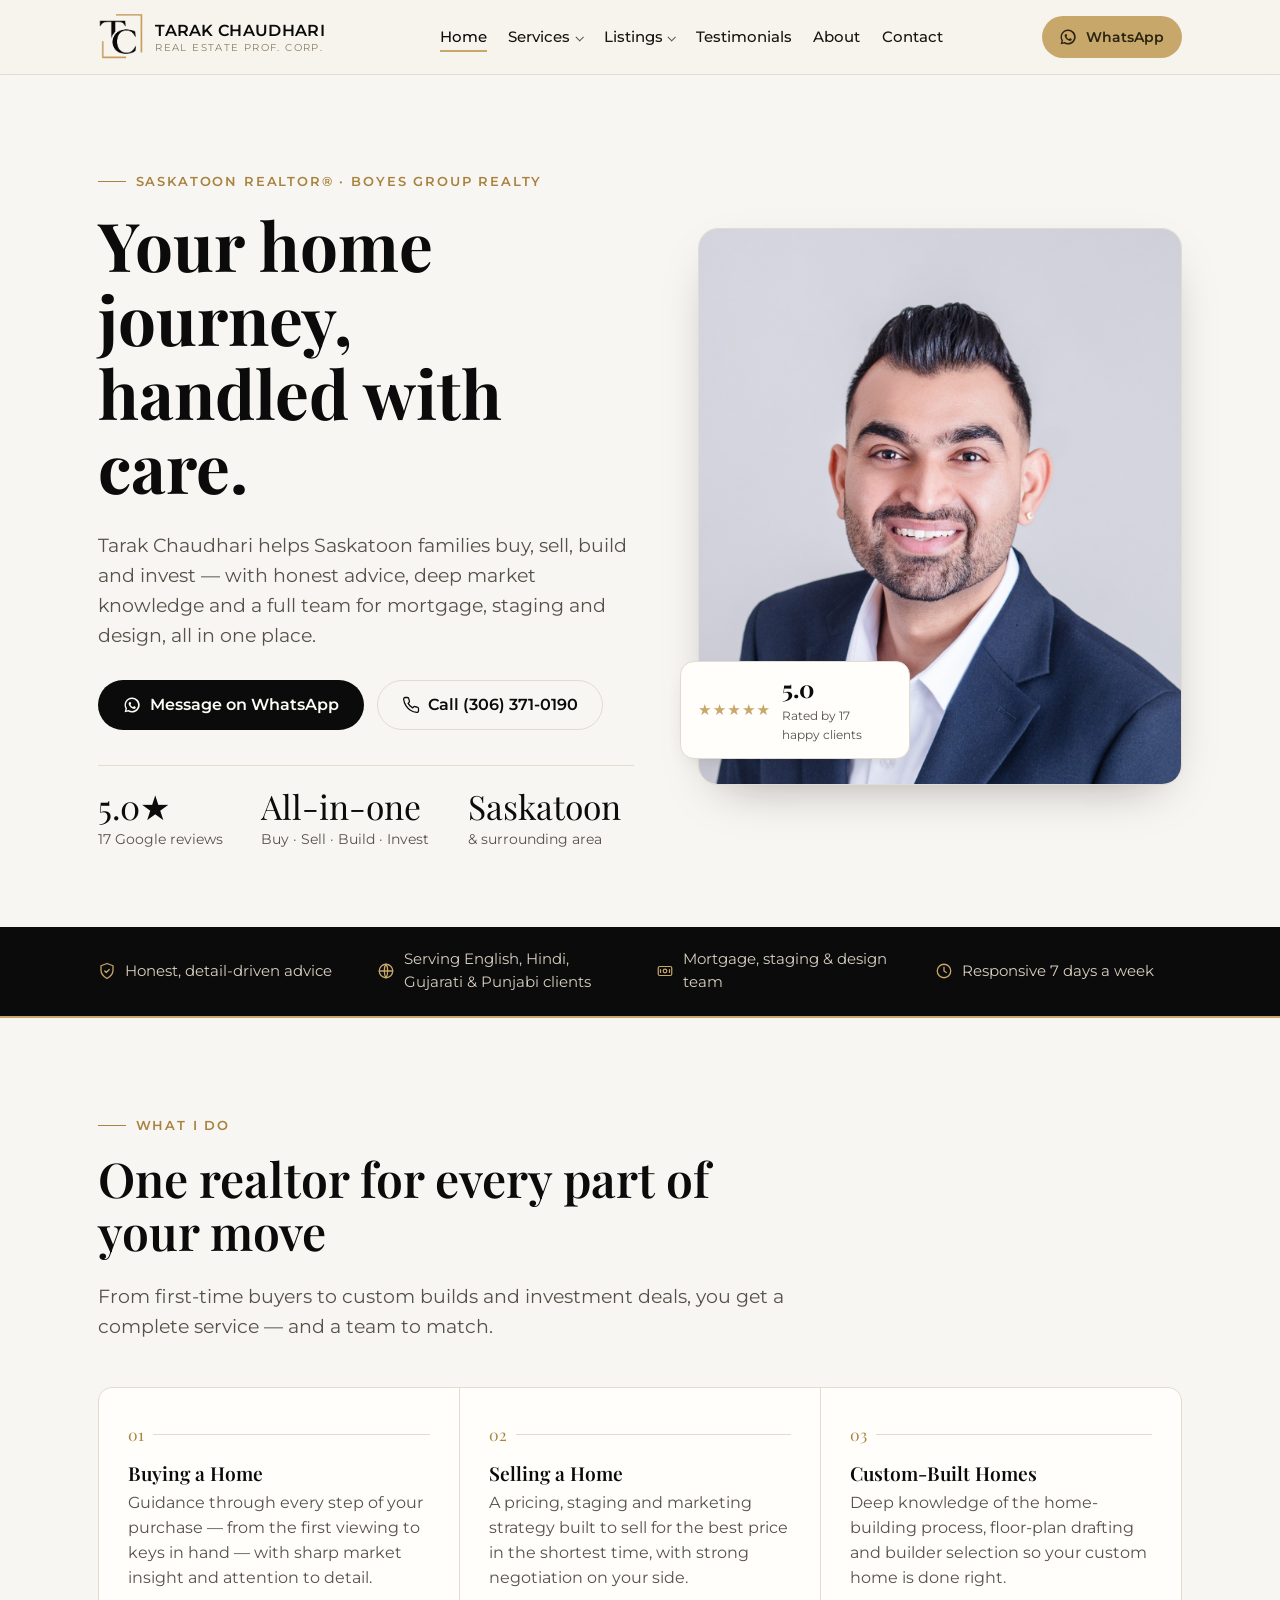
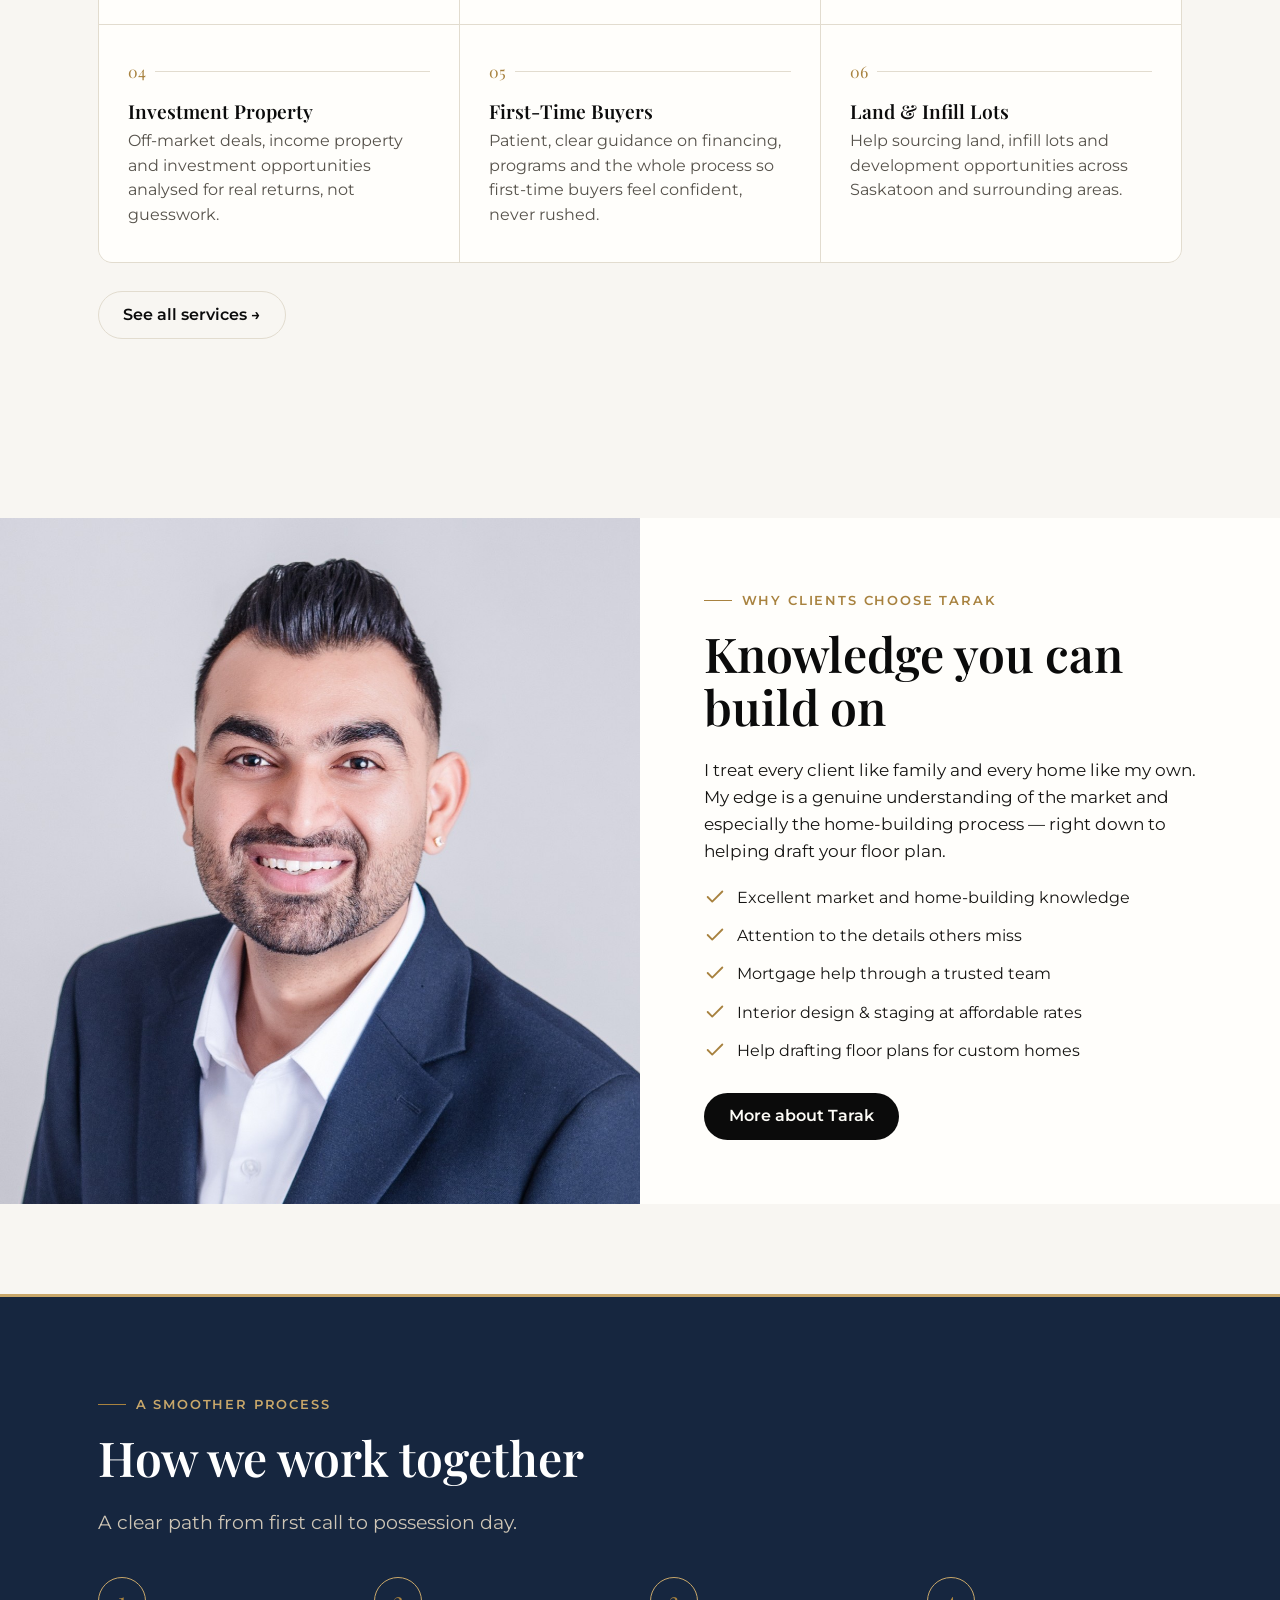
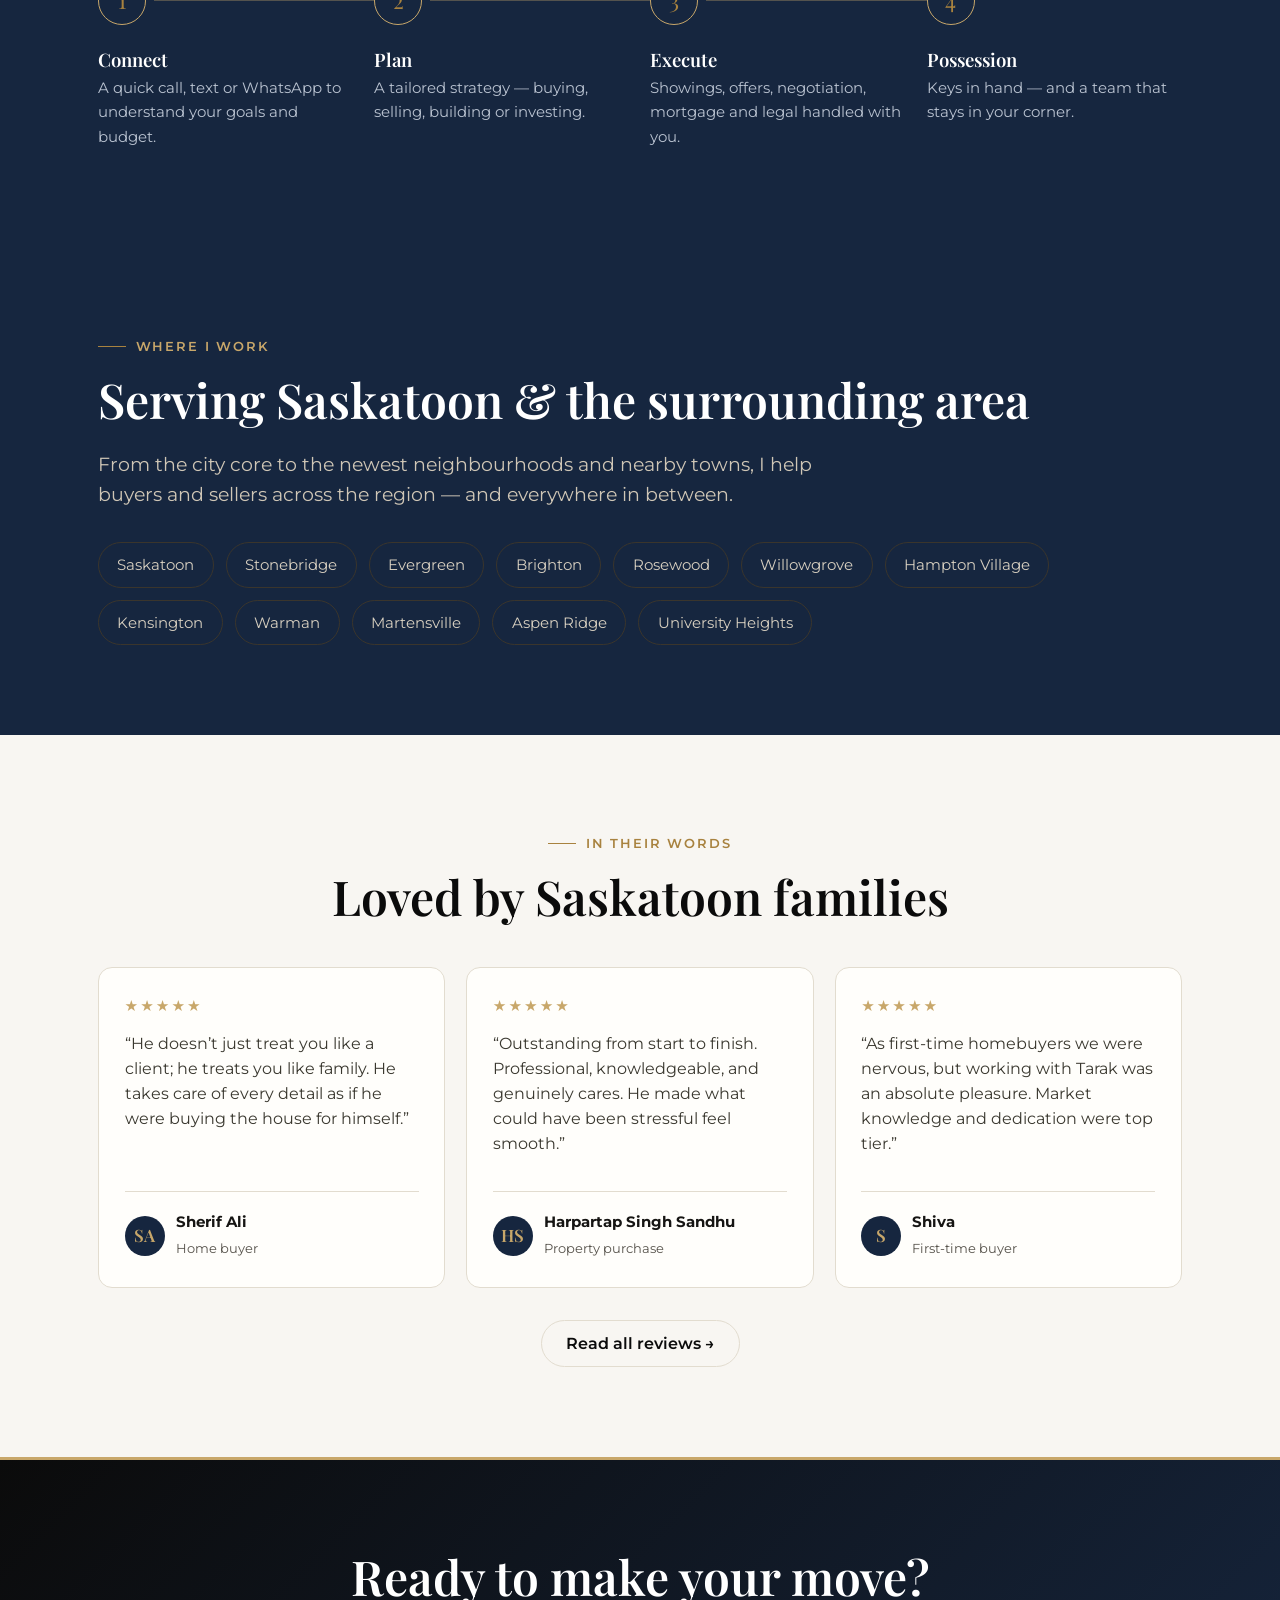
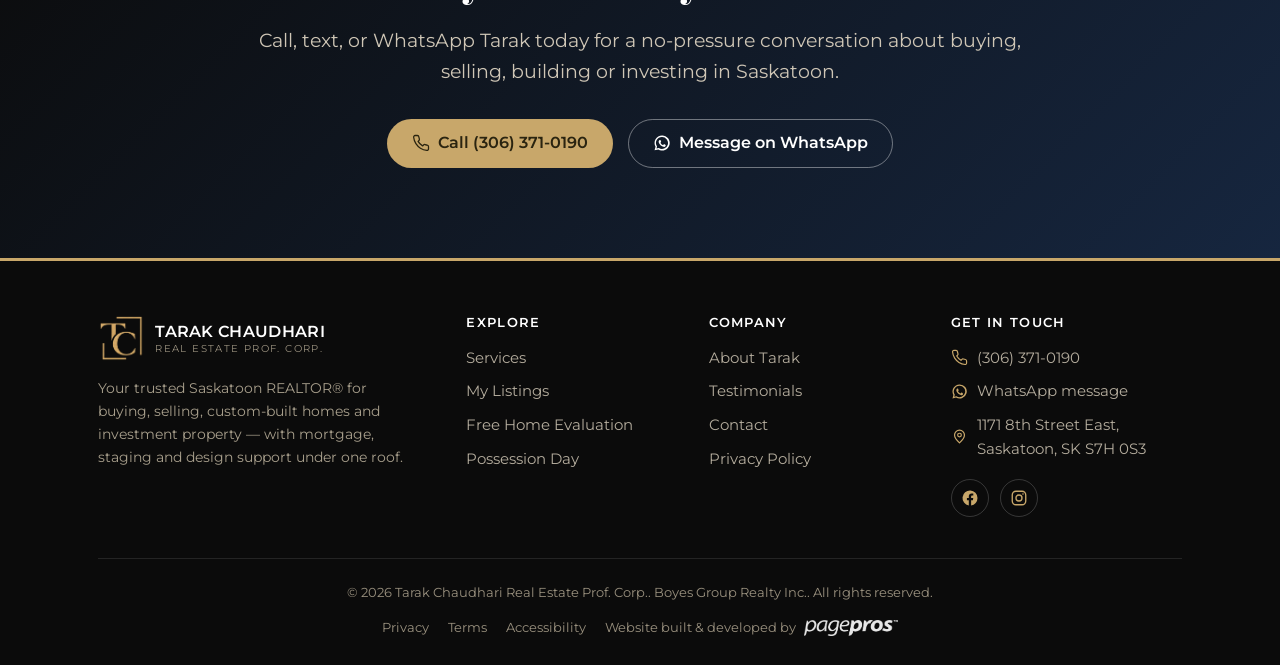
==== commit 84bf86a3: "Add files via upload" ====
--- a/index.html
+++ b/index.html
@@ -36,7 +36,7 @@
       <span>Tarak Chaudhari<small>Real Estate Prof. Corp.</small></span>
     </a>
     <nav aria-label="Primary">
-      <ul class="nav-links"><li><a href="index.html" class="active">Home</a></li><li class="has-sub"><a href="services.html">Services<span class="caret" aria-hidden="true"></span></a><ul class="sub"><li><a href="services.html">All Services</a></li><li><a href="evaluation.html">Free Home Evaluation</a></li></ul></li><li class="has-sub"><a href="listings.html">Listings<span class="caret" aria-hidden="true"></span></a><ul class="sub"><li><a href="listings.html">My Listings</a></li><li><a href="possession.html">Possession Day</a></li></ul></li><li class="has-sub"><a href="about.html">About<span class="caret" aria-hidden="true"></span></a><ul class="sub"><li><a href="about.html">About Tarak</a></li><li><a href="testimonials.html">Reviews</a></li></ul></li><li><a href="contact.html">Contact</a></li></ul>
+      <ul class="nav-links"><li><a href="index.html" class="active">Home</a></li><li class="has-sub"><a href="services.html">Services<span class="caret" aria-hidden="true"></span></a><ul class="sub"><li><a href="services.html">All Services</a></li><li><a href="evaluation.html">Free Home Evaluation</a></li></ul></li><li class="has-sub"><a href="listings.html">Listings<span class="caret" aria-hidden="true"></span></a><ul class="sub"><li><a href="listings.html">My Listings</a></li><li><a href="possession.html">Possession Day</a></li></ul></li><li><a href="testimonials.html">Testimonials</a></li><li><a href="about.html">About</a></li><li><a href="contact.html">Contact</a></li></ul>
     </nav>
     <div class="nav-cta">
       <a class="btn btn-ghost" href="tel:+13063710190"><svg viewBox="0 0 24 24" fill="none" stroke="currentColor" stroke-width="1.7" stroke-linecap="round" stroke-linejoin="round"><path d="M22 16.9v3a2 2 0 0 1-2.2 2 19.8 19.8 0 0 1-8.6-3 19.5 19.5 0 0 1-6-6 19.8 19.8 0 0 1-3-8.6A2 2 0 0 1 4.1 2h3a2 2 0 0 1 2 1.7c.1 1 .4 1.9.7 2.8a2 2 0 0 1-.5 2.1L8.1 9.9a16 16 0 0 0 6 6l1.3-1.3a2 2 0 0 1 2.1-.5c.9.3 1.8.6 2.8.7a2 2 0 0 1 1.7 2z"/></svg> (306) 371-0190</a>
@@ -164,7 +164,7 @@
         <a class="brand" href="index.html"><span class="mono-img" aria-hidden="true"></span><span>Tarak Chaudhari<small>Real Estate Prof. Corp.</small></span></a>
         <p>Your trusted Saskatoon REALTOR® for buying, selling, custom-built homes and investment property — with mortgage, staging and design support under one roof.</p>
       </div>
-      <div><h4>Explore</h4><ul><li><a href="services.html">Services</a></li><li><a href="listings.html">My Listings</a></li><li><a href="evaluation.html">Free Home Evaluation</a></li><li><a href="possession.html">Possession Day</a></li></ul></div><div><h4>Company</h4><ul><li><a href="about.html">About Tarak</a></li><li><a href="testimonials.html">Client Reviews</a></li><li><a href="contact.html">Contact</a></li><li><a href="privacy.html">Privacy Policy</a></li></ul></div>
+      <div><h4>Explore</h4><ul><li><a href="services.html">Services</a></li><li><a href="listings.html">My Listings</a></li><li><a href="evaluation.html">Free Home Evaluation</a></li><li><a href="possession.html">Possession Day</a></li></ul></div><div><h4>Company</h4><ul><li><a href="about.html">About Tarak</a></li><li><a href="testimonials.html">Testimonials</a></li><li><a href="contact.html">Contact</a></li><li><a href="privacy.html">Privacy Policy</a></li></ul></div>
       <div class="foot-contact">
         <h4>Get in touch</h4>
         <ul>
--- a/styles.css
+++ b/styles.css
@@ -460,3 +460,15 @@
 .poss-cta p{max-width:48ch;margin:0 auto 1.2rem;color:var(--char-60)}
 @media (max-width:860px){.poss-gallery{grid-template-columns:1fr 1fr}}
 @media (max-width:540px){.poss-gallery{grid-template-columns:1fr}}
+
+/* ---------- split-section (wrapper only, grid lives on inner .wrap.split) ---------- */
+.split-section{padding:clamp(3.4rem,7vw,6rem) 0}
+
+/* ---------- most requested grid (services) ---------- */
+.most-req{padding:clamp(3.4rem,7vw,6rem) 0;background:var(--paper)}
+.most-req-grid{display:grid;grid-template-columns:1fr 1fr;gap:1.4rem;max-width:860px;margin:0 auto}
+.mr-item{display:flex;gap:1rem;align-items:flex-start;background:var(--bone);border:1px solid var(--line);border-radius:var(--radius);padding:1.4rem 1.5rem}
+.mr-item svg{width:24px;height:24px;color:var(--gold-deep);flex:none;margin-top:2px}
+.mr-item b{display:block;font-family:"Montserrat",sans-serif;font-size:1.05rem;color:var(--ink);margin-bottom:.2rem}
+.mr-item span{font-size:.95rem;color:var(--char-60)}
+@media (max-width:640px){.most-req-grid{grid-template-columns:1fr}}
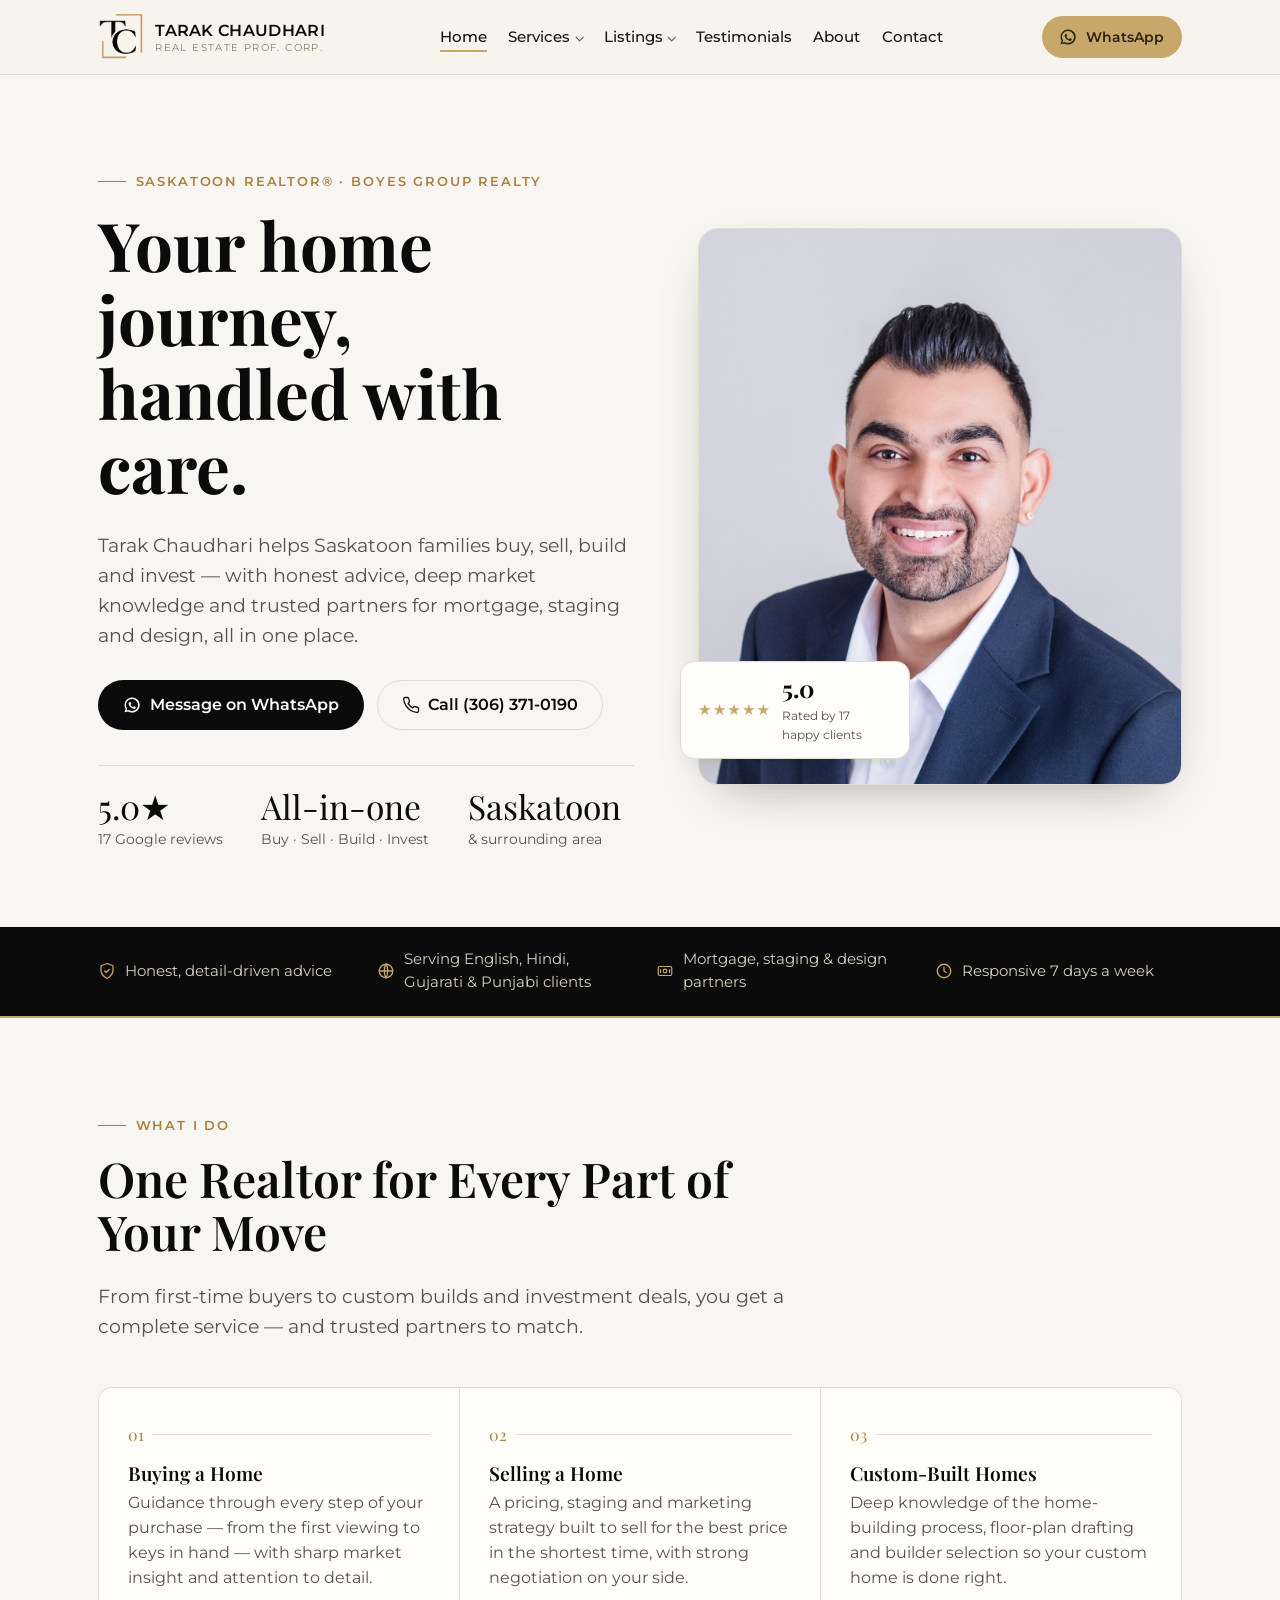
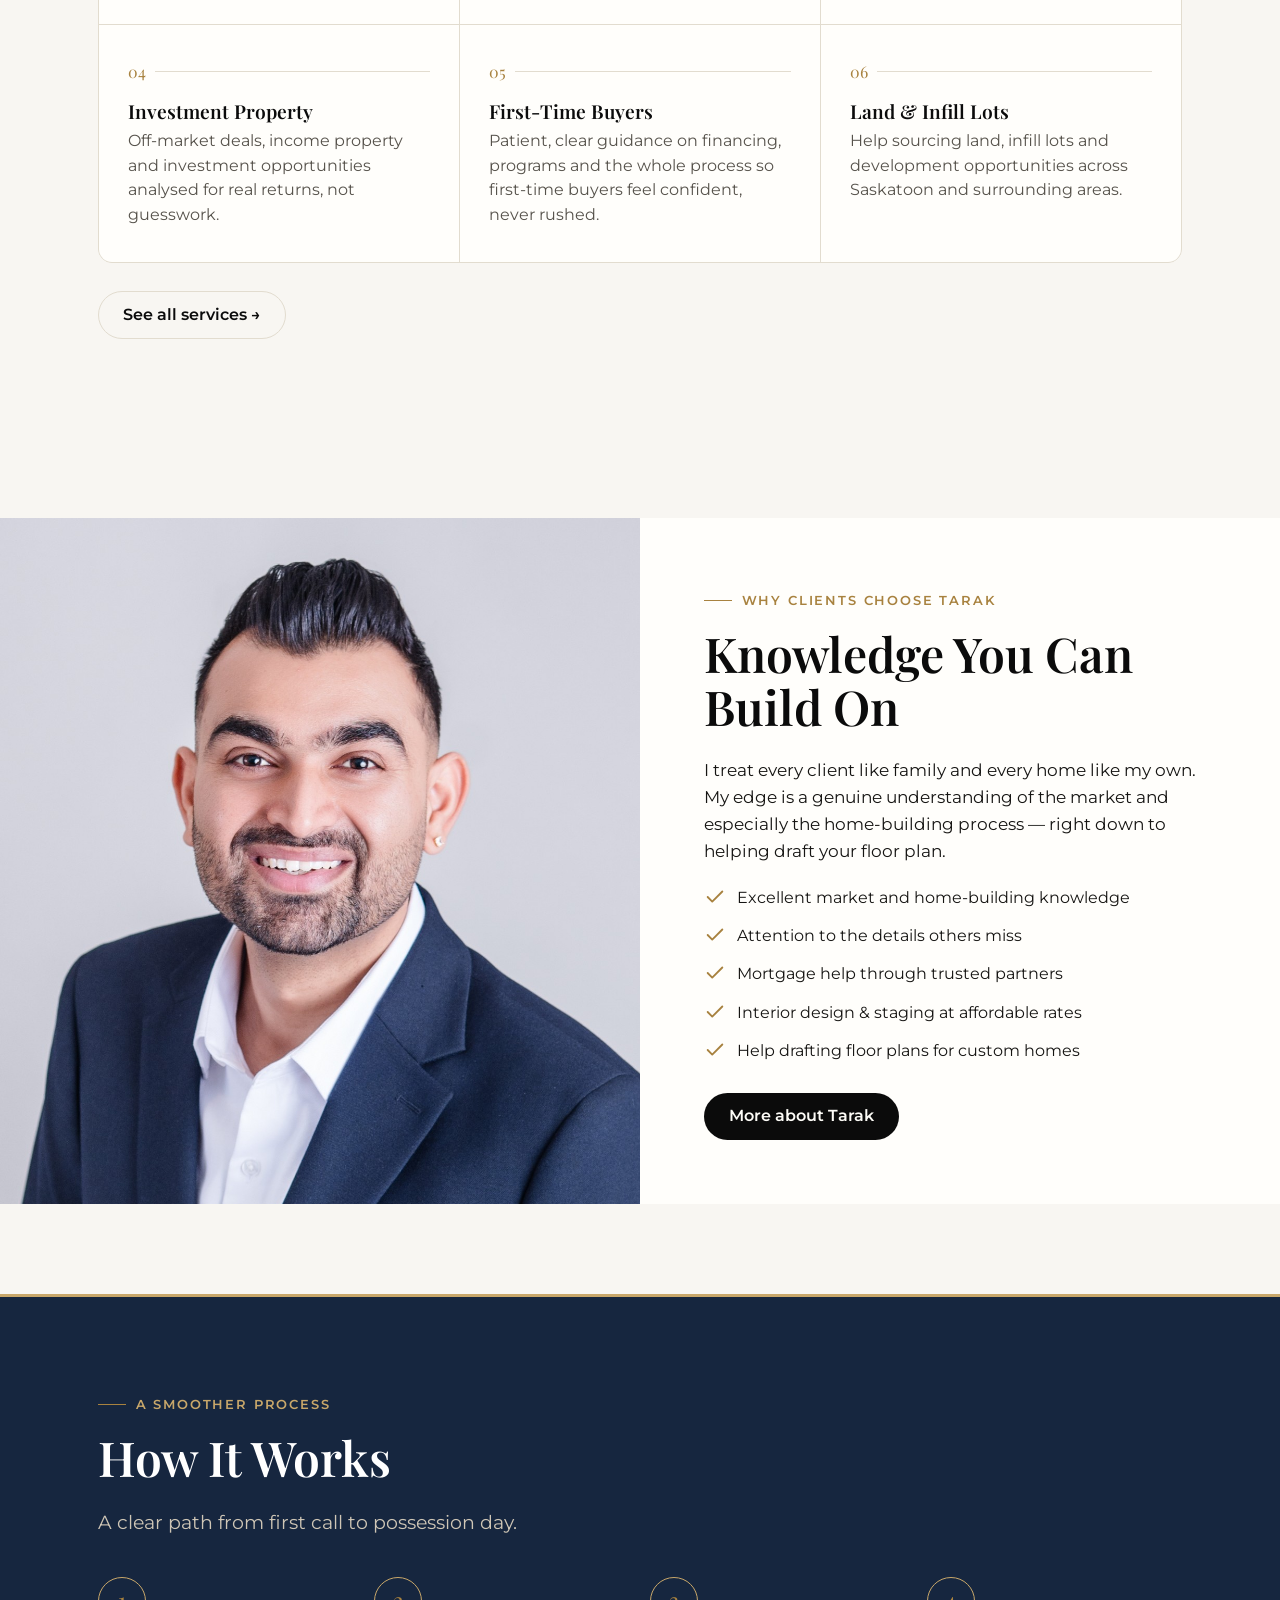
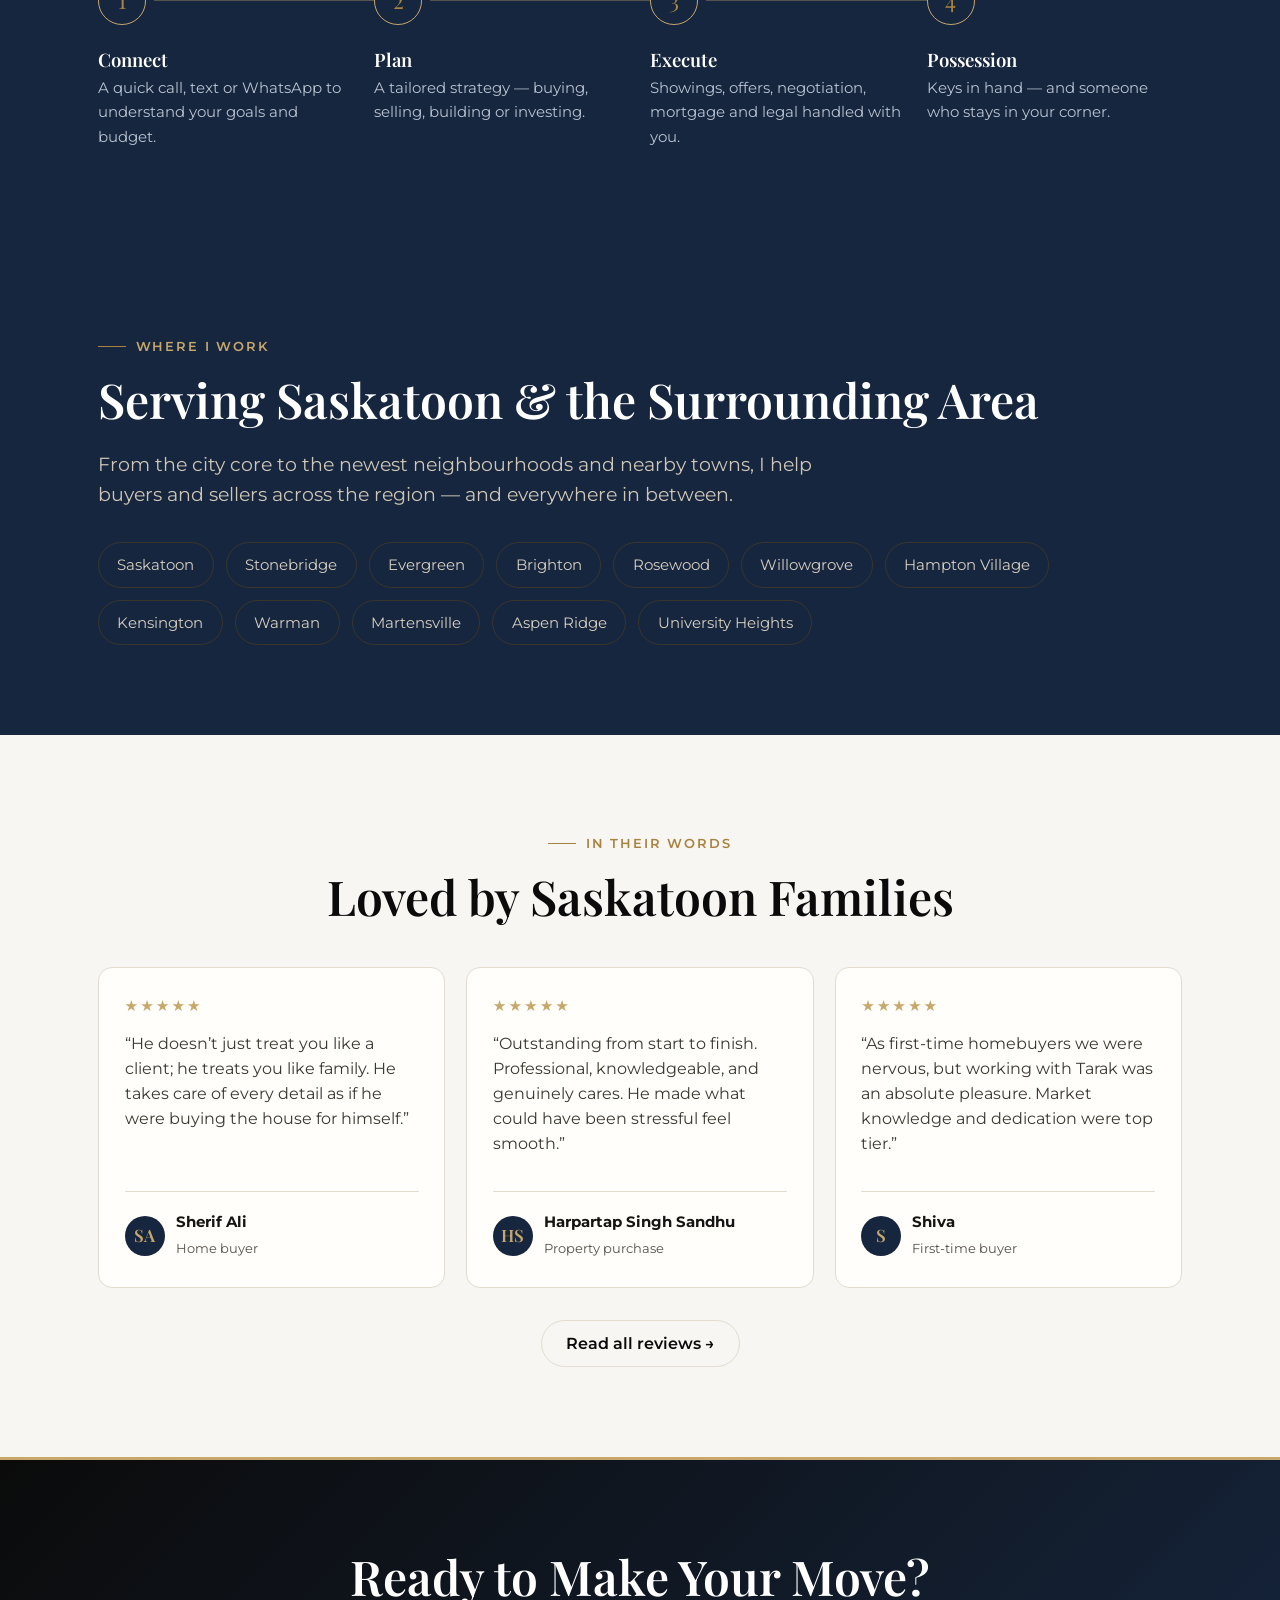
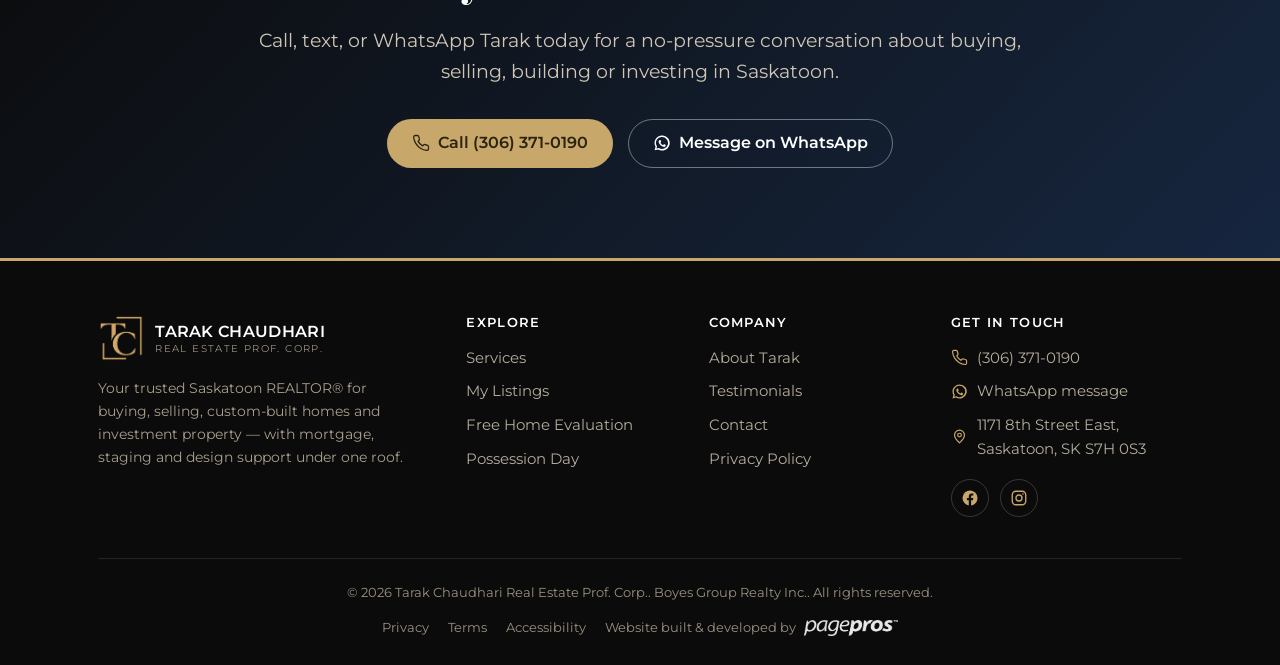
==== commit ef28c6ea: "Add files via upload" ====
--- a/index.html
+++ b/index.html
@@ -36,7 +36,7 @@
       <span>Tarak Chaudhari<small>Real Estate Prof. Corp.</small></span>
     </a>
     <nav aria-label="Primary">
-      <ul class="nav-links"><li><a href="index.html" class="active">Home</a></li><li class="has-sub"><a href="services.html">Services<span class="caret" aria-hidden="true"></span></a><ul class="sub"><li><a href="services.html">All Services</a></li><li><a href="evaluation.html">Free Home Evaluation</a></li></ul></li><li class="has-sub"><a href="listings.html">Listings<span class="caret" aria-hidden="true"></span></a><ul class="sub"><li><a href="listings.html">My Listings</a></li><li><a href="possession.html">Possession Day</a></li></ul></li><li><a href="testimonials.html">Testimonials</a></li><li><a href="about.html">About</a></li><li><a href="contact.html">Contact</a></li></ul>
+      <ul class="nav-links"><li><a href="index.html" class="active">Home</a></li><li class="has-sub"><a href="services.html">Services<span class="caret" aria-hidden="true"></span></a><ul class="sub"><li><a href="services.html">All Services</a></li><li><a href="service-buying.html">Buying a Home</a></li><li><a href="service-selling.html">Selling a Home</a></li><li><a href="service-custom-homes.html">Custom-Built Homes</a></li><li><a href="service-investment.html">Investment Property</a></li><li><a href="evaluation.html">Free Home Evaluation</a></li></ul></li><li class="has-sub"><a href="listings.html">Listings<span class="caret" aria-hidden="true"></span></a><ul class="sub"><li><a href="listings.html">My Listings</a></li><li><a href="possession.html">Possession Day</a></li></ul></li><li><a href="testimonials.html">Testimonials</a></li><li><a href="about.html">About</a></li><li><a href="contact.html">Contact</a></li></ul>
     </nav>
     <div class="nav-cta">
       <a class="btn btn-ghost" href="tel:+13063710190"><svg viewBox="0 0 24 24" fill="none" stroke="currentColor" stroke-width="1.7" stroke-linecap="round" stroke-linejoin="round"><path d="M22 16.9v3a2 2 0 0 1-2.2 2 19.8 19.8 0 0 1-8.6-3 19.5 19.5 0 0 1-6-6 19.8 19.8 0 0 1-3-8.6A2 2 0 0 1 4.1 2h3a2 2 0 0 1 2 1.7c.1 1 .4 1.9.7 2.8a2 2 0 0 1-.5 2.1L8.1 9.9a16 16 0 0 0 6 6l1.3-1.3a2 2 0 0 1 2.1-.5c.9.3 1.8.6 2.8.7a2 2 0 0 1 1.7 2z"/></svg> (306) 371-0190</a>
@@ -50,7 +50,7 @@
     <div class="hero-copy">
       <span class="eyebrow">Saskatoon REALTOR® · Boyes Group Realty</span>
       <h1>Your home journey,<br>handled with care.</h1>
-      <p class="lead">Tarak Chaudhari helps Saskatoon families buy, sell, build and invest — with honest advice, deep market knowledge and a full team for mortgage, staging and design, all in one place.</p>
+      <p class="lead">Tarak Chaudhari helps Saskatoon families buy, sell, build and invest — with honest advice, deep market knowledge and trusted partners for mortgage, staging and design, all in one place.</p>
       <div class="hero-cta">
         <a class="btn btn-primary" href="https://wa.me/13063710190" target="_blank" rel="noopener"><svg viewBox="0 0 24 24" fill="currentColor"><path d="M12 2a10 10 0 0 0-8.6 15l-1.3 4.8 4.9-1.3A10 10 0 1 0 12 2zm0 2a8 8 0 1 1-4.2 14.8l-.3-.2-2.9.8.8-2.8-.2-.3A8 8 0 0 1 12 4zm4.6 10.3c-.2-.1-1.4-.7-1.6-.8s-.4-.1-.5.1-.6.8-.8 1-.3.2-.5.1a6.5 6.5 0 0 1-1.9-1.2 7.2 7.2 0 0 1-1.3-1.7c-.1-.2 0-.4.1-.5l.4-.4.3-.4v-.4c0-.1-.5-1.3-.7-1.8s-.4-.4-.5-.4h-.5a.9.9 0 0 0-.7.3 2.8 2.8 0 0 0-.9 2.1 4.9 4.9 0 0 0 1 2.6 11 11 0 0 0 4.3 3.8c2 .8 2 .6 2.4.5a2.4 2.4 0 0 0 1.6-1.1 2 2 0 0 0 .1-1.1z"/></svg> Message on WhatsApp</a>
         <a class="btn btn-ghost" href="tel:+13063710190"><svg viewBox="0 0 24 24" fill="none" stroke="currentColor" stroke-width="1.7" stroke-linecap="round" stroke-linejoin="round"><path d="M22 16.9v3a2 2 0 0 1-2.2 2 19.8 19.8 0 0 1-8.6-3 19.5 19.5 0 0 1-6-6 19.8 19.8 0 0 1-3-8.6A2 2 0 0 1 4.1 2h3a2 2 0 0 1 2 1.7c.1 1 .4 1.9.7 2.8a2 2 0 0 1-.5 2.1L8.1 9.9a16 16 0 0 0 6 6l1.3-1.3a2 2 0 0 1 2.1-.5c.9.3 1.8.6 2.8.7a2 2 0 0 1 1.7 2z"/></svg> Call (306) 371-0190</a>
@@ -75,7 +75,7 @@
   <div class="wrap">
     <span><svg viewBox="0 0 24 24" fill="none" stroke="currentColor" stroke-width="1.7" stroke-linecap="round" stroke-linejoin="round"><path d="M12 2l8 3v6c0 5-3.4 8.5-8 11-4.6-2.5-8-6-8-11V5z"/><path d="M9 12l2 2 4-4"/></svg> Honest, detail-driven advice</span>
     <span><svg viewBox="0 0 24 24" fill="none" stroke="currentColor" stroke-width="1.7" stroke-linecap="round" stroke-linejoin="round"><circle cx="12" cy="12" r="9"/><path d="M3 12h18M12 3c3 3.5 3 14 0 18M12 3c-3 3.5-3 14 0 18"/></svg> Serving English, Hindi, Gujarati &amp; Punjabi clients</span>
-    <span><svg viewBox="0 0 24 24" fill="none" stroke="currentColor" stroke-width="1.6" stroke-linecap="round" stroke-linejoin="round"><rect x="3" y="6" width="18" height="12" rx="2"/><circle cx="12" cy="12" r="2.4"/><path d="M6 10v4M18 10v4"/></svg> Mortgage, staging &amp; design team</span>
+    <span><svg viewBox="0 0 24 24" fill="none" stroke="currentColor" stroke-width="1.6" stroke-linecap="round" stroke-linejoin="round"><rect x="3" y="6" width="18" height="12" rx="2"/><circle cx="12" cy="12" r="2.4"/><path d="M6 10v4M18 10v4"/></svg> Mortgage, staging &amp; design partners</span>
     <span><svg viewBox="0 0 24 24" fill="none" stroke="currentColor" stroke-width="1.7" stroke-linecap="round" stroke-linejoin="round"><circle cx="12" cy="12" r="9"/><path d="M12 7v5l3 2"/></svg> Responsive 7 days a week</span>
   </div>
 </div>
@@ -84,8 +84,8 @@
   <div class="wrap">
     <div class="section-head">
       <span class="eyebrow">What I do</span>
-      <h2>One realtor for every part of your move</h2>
-      <p class="lead">From first-time buyers to custom builds and investment deals, you get a complete service — and a team to match.</p>
+      <h2>One Realtor for Every Part of Your Move</h2>
+      <p class="lead">From first-time buyers to custom builds and investment deals, you get a complete service — and trusted partners to match.</p>
     </div>
     <div class="svc-rows"><div class="svc-row"><div class="svc-row__num">01</div><h3>Buying a Home</h3><p>Guidance through every step of your purchase — from the first viewing to keys in hand — with sharp market insight and attention to detail.</p></div><div class="svc-row"><div class="svc-row__num">02</div><h3>Selling a Home</h3><p>A pricing, staging and marketing strategy built to sell for the best price in the shortest time, with strong negotiation on your side.</p></div><div class="svc-row"><div class="svc-row__num">03</div><h3>Custom-Built Homes</h3><p>Deep knowledge of the home-building process, floor-plan drafting and builder selection so your custom home is done right.</p></div><div class="svc-row"><div class="svc-row__num">04</div><h3>Investment Property</h3><p>Off-market deals, income property and investment opportunities analysed for real returns, not guesswork.</p></div><div class="svc-row"><div class="svc-row__num">05</div><h3>First-Time Buyers</h3><p>Patient, clear guidance on financing, programs and the whole process so first-time buyers feel confident, never rushed.</p></div><div class="svc-row"><div class="svc-row__num">06</div><h3>Land & Infill Lots</h3><p>Help sourcing land, infill lots and development opportunities across Saskatoon and surrounding areas.</p></div></div>
     <div style="margin-top:1.8rem"><a class="btn btn-ghost" href="services.html">See all services →</a></div>
@@ -96,12 +96,12 @@
   <div class="featband__media" style="background-image:url('[data-uri]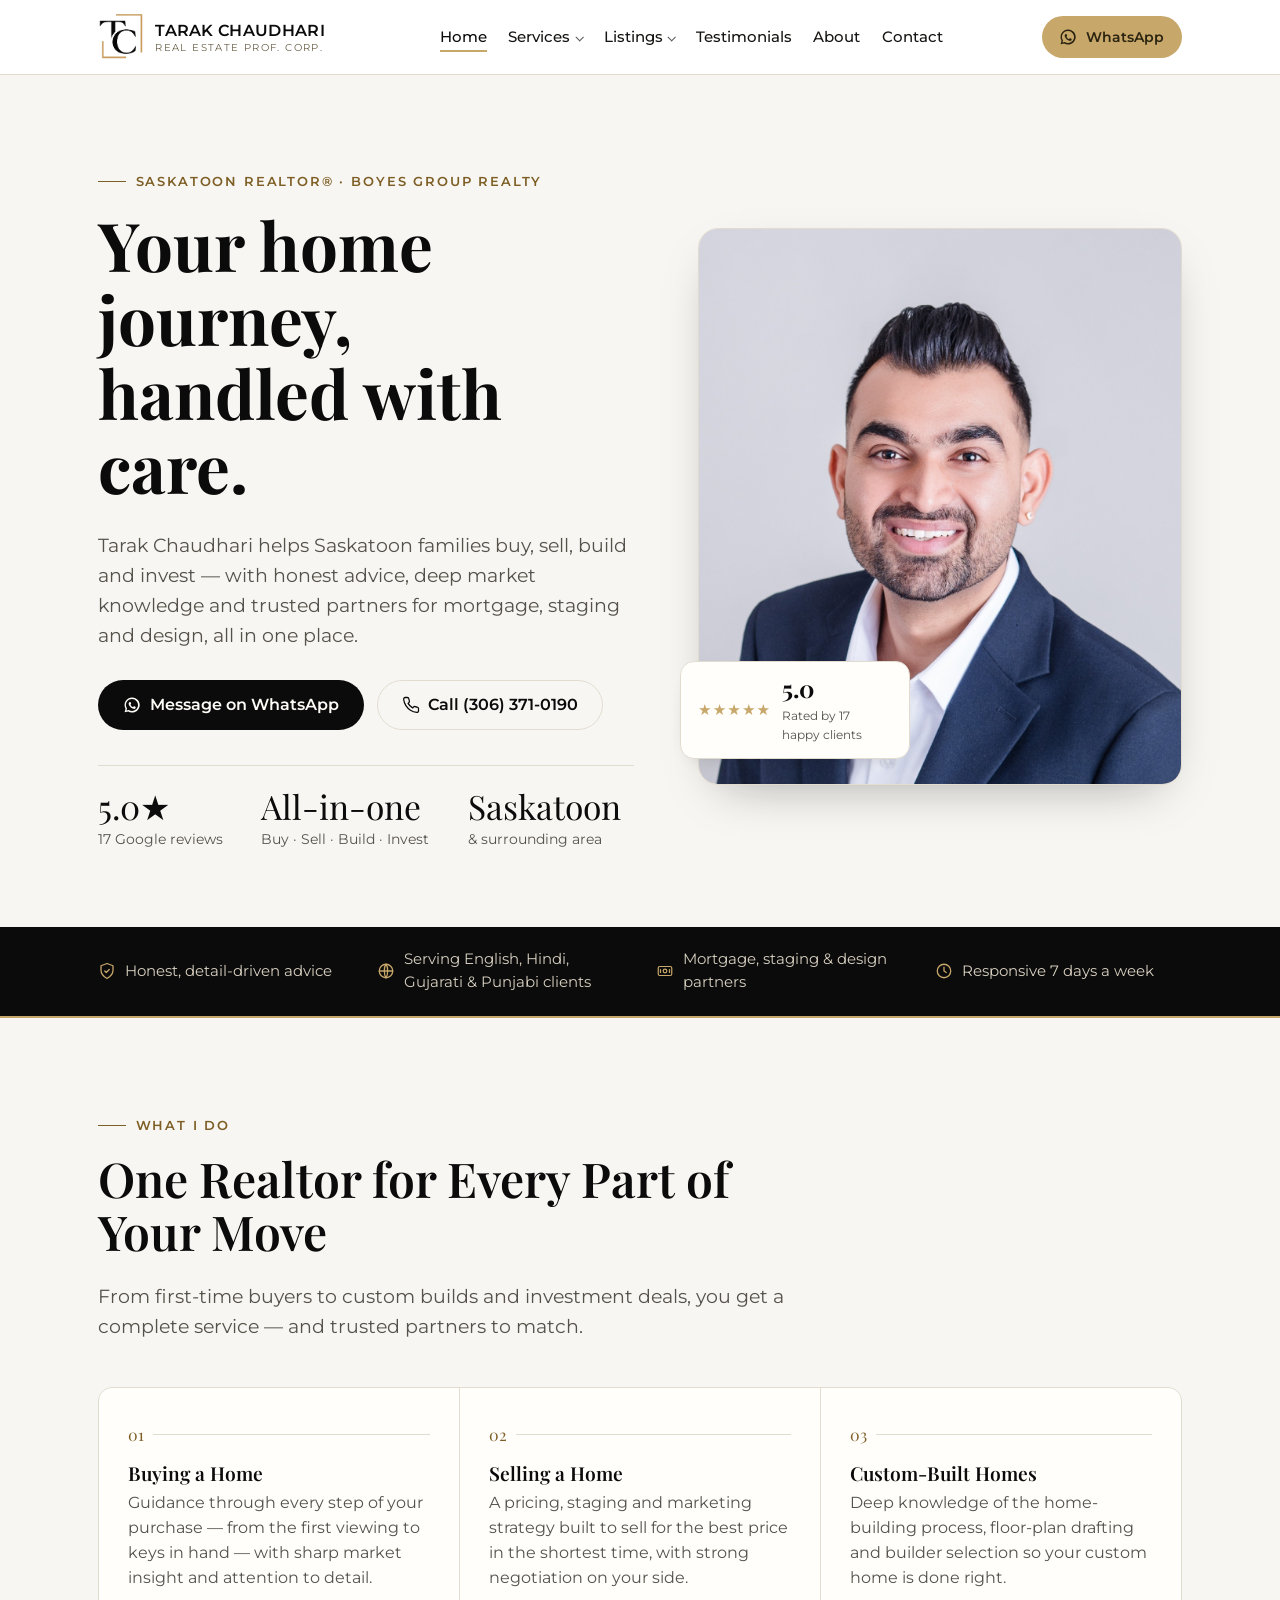
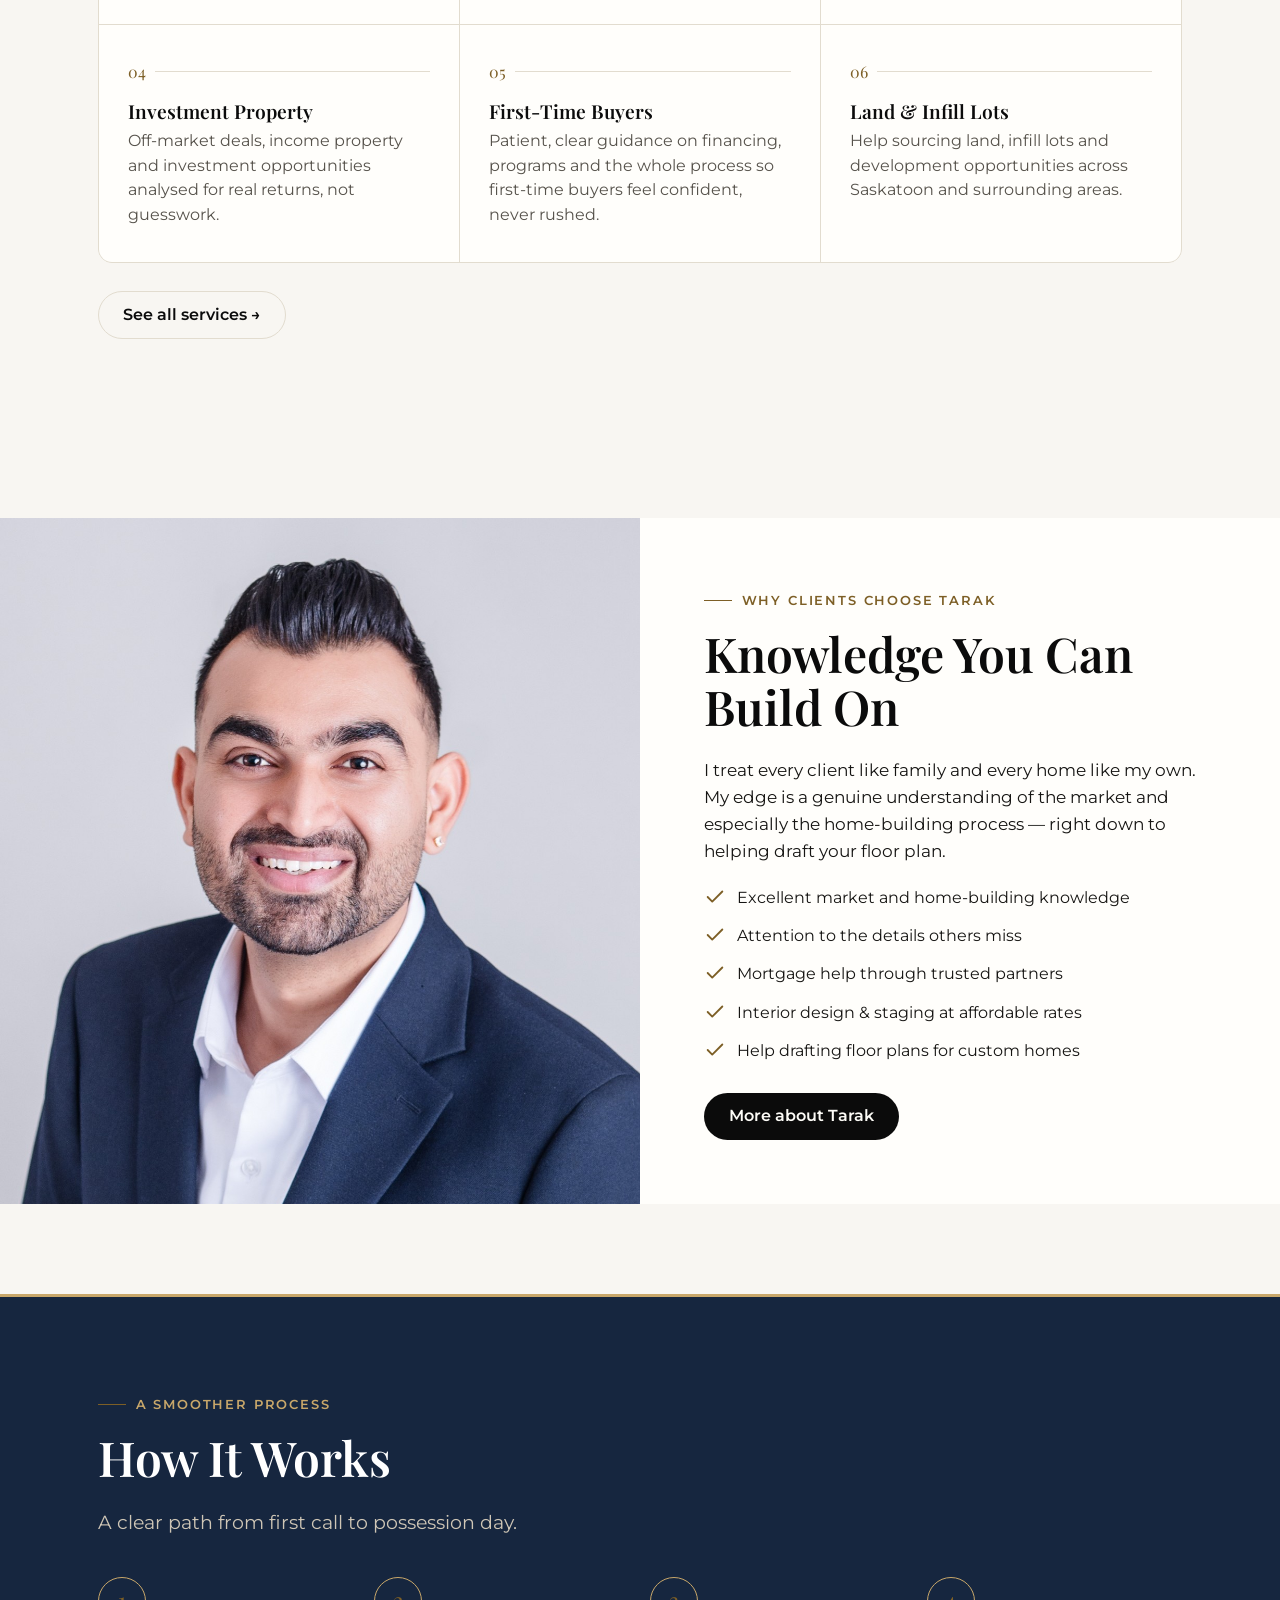
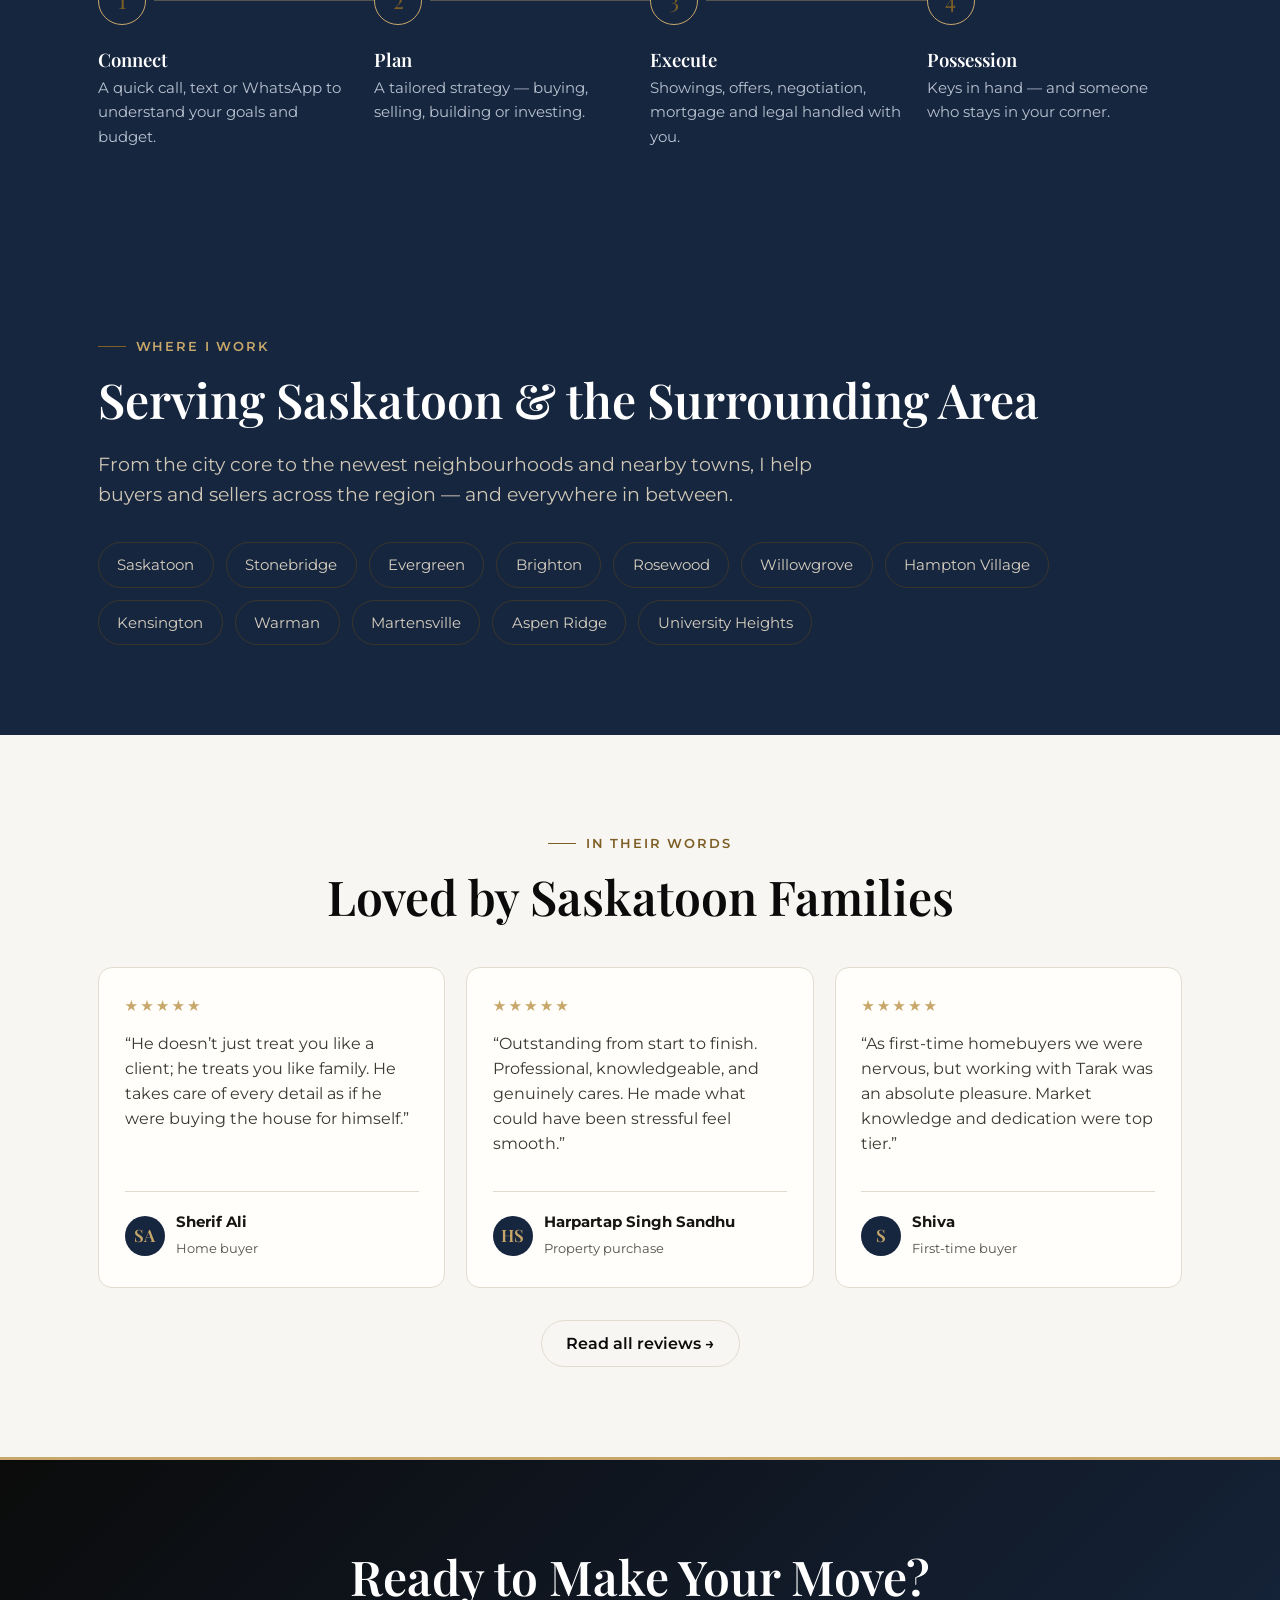
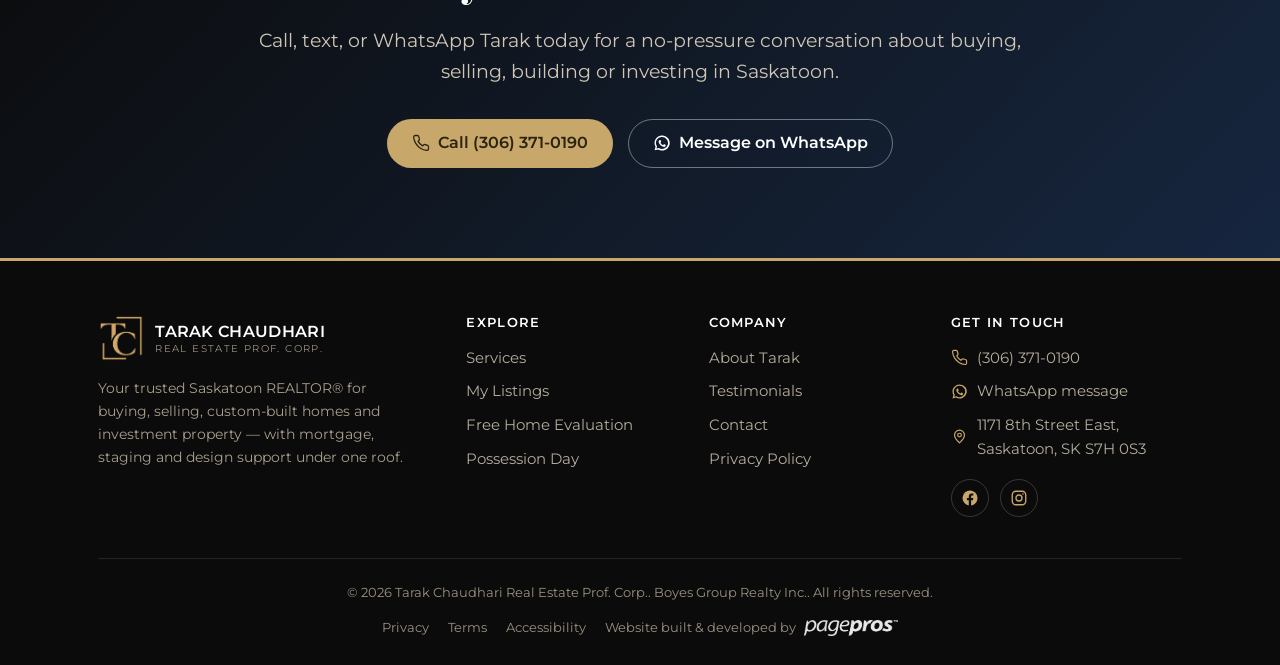
==== commit fef55399: "Add files via upload" ====
--- a/index.html
+++ b/index.html
@@ -29,6 +29,7 @@
 <script type="application/ld+json">{"@context": "https://schema.org", "@type": "WebSite", "name": "Tarak Chaudhari Real Estate Prof. Corp.", "url": "https://tarakchaudhari.ca/"}</script>
 </head>
 <body>
+<a class="skip-link" href="#main">Skip to content</a>
 <header class="site-header">
   <div class="wrap nav">
     <a class="brand" href="index.html" aria-label="Tarak Chaudhari Real Estate Prof. Corp. home">
@@ -45,7 +46,7 @@
     <button class="nav-toggle" aria-label="Menu" aria-expanded="false"><span></span><span></span><span></span></button>
   </div>
 </header>
-<section class="hero">
+<main id="main"><section class="hero">
   <div class="wrap hero-grid">
     <div class="hero-copy">
       <span class="eyebrow">Saskatoon REALTOR® · Boyes Group Realty</span>
@@ -82,12 +83,12 @@
 
 <section>
   <div class="wrap">
-    <div class="section-head">
+    <div class="section-head" data-reveal>
       <span class="eyebrow">What I do</span>
       <h2>One Realtor for Every Part of Your Move</h2>
       <p class="lead">From first-time buyers to custom builds and investment deals, you get a complete service — and trusted partners to match.</p>
     </div>
-    <div class="svc-rows"><div class="svc-row"><div class="svc-row__num">01</div><h3>Buying a Home</h3><p>Guidance through every step of your purchase — from the first viewing to keys in hand — with sharp market insight and attention to detail.</p></div><div class="svc-row"><div class="svc-row__num">02</div><h3>Selling a Home</h3><p>A pricing, staging and marketing strategy built to sell for the best price in the shortest time, with strong negotiation on your side.</p></div><div class="svc-row"><div class="svc-row__num">03</div><h3>Custom-Built Homes</h3><p>Deep knowledge of the home-building process, floor-plan drafting and builder selection so your custom home is done right.</p></div><div class="svc-row"><div class="svc-row__num">04</div><h3>Investment Property</h3><p>Off-market deals, income property and investment opportunities analysed for real returns, not guesswork.</p></div><div class="svc-row"><div class="svc-row__num">05</div><h3>First-Time Buyers</h3><p>Patient, clear guidance on financing, programs and the whole process so first-time buyers feel confident, never rushed.</p></div><div class="svc-row"><div class="svc-row__num">06</div><h3>Land & Infill Lots</h3><p>Help sourcing land, infill lots and development opportunities across Saskatoon and surrounding areas.</p></div></div>
+    <div class="svc-rows" data-reveal><div class="svc-row"><div class="svc-row__num">01</div><h3>Buying a Home</h3><p>Guidance through every step of your purchase — from the first viewing to keys in hand — with sharp market insight and attention to detail.</p></div><div class="svc-row"><div class="svc-row__num">02</div><h3>Selling a Home</h3><p>A pricing, staging and marketing strategy built to sell for the best price in the shortest time, with strong negotiation on your side.</p></div><div class="svc-row"><div class="svc-row__num">03</div><h3>Custom-Built Homes</h3><p>Deep knowledge of the home-building process, floor-plan drafting and builder selection so your custom home is done right.</p></div><div class="svc-row"><div class="svc-row__num">04</div><h3>Investment Property</h3><p>Off-market deals, income property and investment opportunities analysed for real returns, not guesswork.</p></div><div class="svc-row"><div class="svc-row__num">05</div><h3>First-Time Buyers</h3><p>Patient, clear guidance on financing, programs and the whole process so first-time buyers feel confident, never rushed.</p></div><div class="svc-row"><div class="svc-row__num">06</div><h3>Land & Infill Lots</h3><p>Help sourcing land, infill lots and development opportunities across Saskatoon and surrounding areas.</p></div></div>
     <div style="margin-top:1.8rem"><a class="btn btn-ghost" href="services.html">See all services →</a></div>
   </div>
 </section>
@@ -114,7 +115,7 @@
     <span class="eyebrow" style="color:var(--gold)">A smoother process</span>
     <h2>How It Works</h2>
     <p class="lead">A clear path from first call to possession day.</p>
-    <div class="steps" style="margin-top:2.4rem">
+    <div class="steps" data-reveal style="margin-top:2.4rem">
       <div class="step"><h3 style="color:#fff">Connect</h3><p style="color:#b9c2d0">A quick call, text or WhatsApp to understand your goals and budget.</p></div>
       <div class="step"><h3 style="color:#fff">Plan</h3><p style="color:#b9c2d0">A tailored strategy — buying, selling, building or investing.</p></div>
       <div class="step"><h3 style="color:#fff">Execute</h3><p style="color:#b9c2d0">Showings, offers, negotiation, mortgage and legal handled with you.</p></div>
@@ -128,17 +129,17 @@
     <span class="eyebrow" style="color:var(--gold)">Where I work</span>
     <h2>Serving Saskatoon &amp; the Surrounding Area</h2>
     <p class="lead">From the city core to the newest neighbourhoods and nearby towns, I help buyers and sellers across the region — and everywhere in between.</p>
-    <div class="area-tags"><span>Saskatoon</span><span>Stonebridge</span><span>Evergreen</span><span>Brighton</span><span>Rosewood</span><span>Willowgrove</span><span>Hampton Village</span><span>Kensington</span><span>Warman</span><span>Martensville</span><span>Aspen Ridge</span><span>University Heights</span></div>
+    <div class="area-tags" data-reveal><span>Saskatoon</span><span>Stonebridge</span><span>Evergreen</span><span>Brighton</span><span>Rosewood</span><span>Willowgrove</span><span>Hampton Village</span><span>Kensington</span><span>Warman</span><span>Martensville</span><span>Aspen Ridge</span><span>University Heights</span></div>
   </div>
 </section>
 
 <section>
   <div class="wrap">
-    <div class="section-head center">
+    <div class="section-head center" data-reveal>
       <span class="eyebrow">In their words</span>
       <h2>Loved by Saskatoon Families</h2>
     </div>
-    <div class="tgrid">
+    <div class="tgrid" data-reveal>
       <div class="tcard"><div class="stars">★★★★★</div><p>“He doesn’t just treat you like a client; he treats you like family. He takes care of every detail as if he were buying the house for himself.”</p><div class="who"><div class="av">SA</div><div><b>Sherif Ali</b><small>Home buyer</small></div></div></div>
       <div class="tcard"><div class="stars">★★★★★</div><p>“Outstanding from start to finish. Professional, knowledgeable, and genuinely cares. He made what could have been stressful feel smooth.”</p><div class="who"><div class="av">HS</div><div><b>Harpartap Singh Sandhu</b><small>Property purchase</small></div></div></div>
       <div class="tcard"><div class="stars">★★★★★</div><p>“As first-time homebuyers we were nervous, but working with Tarak was an absolute pleasure. Market knowledge and dedication were top tier.”</p><div class="who"><div class="av">S</div><div><b>Shiva</b><small>First-time buyer</small></div></div></div>
@@ -157,6 +158,7 @@
     </div>
   </div>
 </section>
+</main>
 <footer class="site-footer">
   <div class="wrap">
     <div class="foot-grid">
--- a/styles.css
+++ b/styles.css
@@ -9,11 +9,11 @@
   --ink-800:#0b0b0b31;
   --ink-soft:#2a2a2a;   /* charcoal */
   --gold:#c8a76a;        /* brand gold */
-  --gold-deep:#a8823f;
+  --gold-deep:#7d5f26;  /* AA-compliant gold for text on any light bg */
   --gold-bright:#d9b878;
   --navy:#16263f;        /* deep navy — secondary dark */
   --navy-soft:#1f3350;
-  --sage:#8a7d64;        /* muted taupe for secondary on dark */
+  --sage:#6b6149;        /* AA-compliant muted label color */
   --bone:#f8f6f2;        /* page background (off-white) */
   --bone-2:#efe9df;
   --champagne-bg:#f2ebdd; /* warm tinted section bg */
@@ -84,16 +84,19 @@
 .btn-gold{background:var(--gold);color:#2a2410}
 .btn-gold:hover{background:var(--gold-deep);color:#fff}
 .btn-ghost{background:transparent;color:var(--ink);border-color:var(--line)}
+.btn-ghost-light{background:transparent;color:#fff;border-color:rgba(255,255,255,.45)}
+.btn-ghost-light:hover{border-color:var(--gold);color:var(--gold);background:rgba(255,255,255,.04)}
 .btn-ghost:hover{border-color:var(--ink);background:rgba(11,11,11,.05)}
 .btn svg{width:18px;height:18px}
 
 /* ---------- header ---------- */
 .site-header{
   position:sticky;top:0;z-index:60;
-  background:rgba(246,243,236,.82);
-  backdrop-filter:saturate(1.3) blur(12px);
+  background:#ffffff;
   border-bottom:1px solid var(--line);
-}
+  transition:box-shadow .25s ease, border-color .25s ease;
+}
+.site-header.scrolled{box-shadow:0 6px 24px -14px rgba(11,11,11,.3);border-bottom-color:transparent}
 .nav{display:flex;align-items:center;justify-content:space-between;height:74px}
 .brand{display:flex;align-items:center;gap:.7rem;font-family:"Montserrat",sans-serif;font-weight:600;color:var(--ink);font-size:1.02rem;letter-spacing:.02em;line-height:1.15;flex:none;margin-right:1rem;text-transform:uppercase}
 .brand .mono-img{width:46px;height:46px;flex:none;display:block;background:url("[data-uri]") center/contain no-repeat}
@@ -505,3 +508,59 @@
 a.svc-card-link{text-decoration:none;color:inherit;display:block}
 .svc .svc-arrow{margin-top:1rem;color:var(--gold-deep);font-weight:600;font-size:.9rem;display:inline-flex;align-items:center;gap:.4rem;transition:gap .2s}
 .svc:hover .svc-arrow{gap:.7rem}
+
+/* ============================================================
+   Motion: small, fast animations (reduced-motion safe)
+   ============================================================ */
+@media (prefers-reduced-motion: no-preference){
+  /* reveal on scroll */
+  [data-reveal]{opacity:0;transform:translateY(16px);transition:opacity .5s ease, transform .5s ease}
+  [data-reveal].is-visible{opacity:1;transform:none}
+  [data-reveal][data-reveal-delay="1"]{transition-delay:.06s}
+  [data-reveal][data-reveal-delay="2"]{transition-delay:.12s}
+  [data-reveal][data-reveal-delay="3"]{transition-delay:.18s}
+
+  /* hero entrance */
+  .hero-copy > *{animation:fadeUp .6s ease both}
+  .hero-copy .eyebrow{animation-delay:.02s}
+  .hero-copy h1{animation-delay:.08s}
+  .hero-copy .lead{animation-delay:.16s}
+  .hero-copy .hero-cta{animation-delay:.24s}
+  .hero-copy .hero-stats{animation-delay:.32s}
+  .hero-media{animation:fadeIn .8s ease both .2s}
+  .hero-badge{animation:fadeUp .6s ease both .5s}
+
+  @keyframes fadeUp{from{opacity:0;transform:translateY(18px)}to{opacity:1;transform:none}}
+  @keyframes fadeIn{from{opacity:0}to{opacity:1}}
+}
+
+/* fast micro-interactions (safe for reduced-motion: these are subtle, but gate transforms) */
+.btn{transition:transform .15s ease, background .2s ease, color .2s ease, border-color .2s ease, box-shadow .2s ease}
+.btn-primary:hover,.btn-gold:hover{box-shadow:0 8px 20px -10px rgba(11,11,11,.45)}
+@media (prefers-reduced-motion: reduce){
+  .btn:hover{transform:none}
+  .hero-copy > *,.hero-media,.hero-badge{animation:none}
+}
+
+/* ============================================================
+   Accessibility: keyboard focus, skip link, min tap targets
+   ============================================================ */
+a:focus-visible, button:focus-visible, .btn:focus-visible,
+input:focus-visible, select:focus-visible, textarea:focus-visible,
+summary:focus-visible, [tabindex]:focus-visible{
+  outline:3px solid var(--gold);
+  outline-offset:2px;
+  border-radius:4px;
+}
+/* dark-surface focus needs a lighter ring for contrast */
+.site-footer a:focus-visible, .page-hero a:focus-visible, .band a:focus-visible,
+.areas span:focus-visible, .cta-final a:focus-visible, .svc-side-card a:focus-visible,
+.search-card a:focus-visible{
+  outline-color:#e9dcc5;
+}
+/* visible skip-to-content link for screen reader / keyboard users */
+.skip-link{
+  position:absolute;left:-9999px;top:0;z-index:200;background:var(--ink);color:#fff;
+  padding:.7rem 1.1rem;border-radius:0 0 8px 0;font-weight:600;font-size:.95rem;
+}
+.skip-link:focus{left:0}
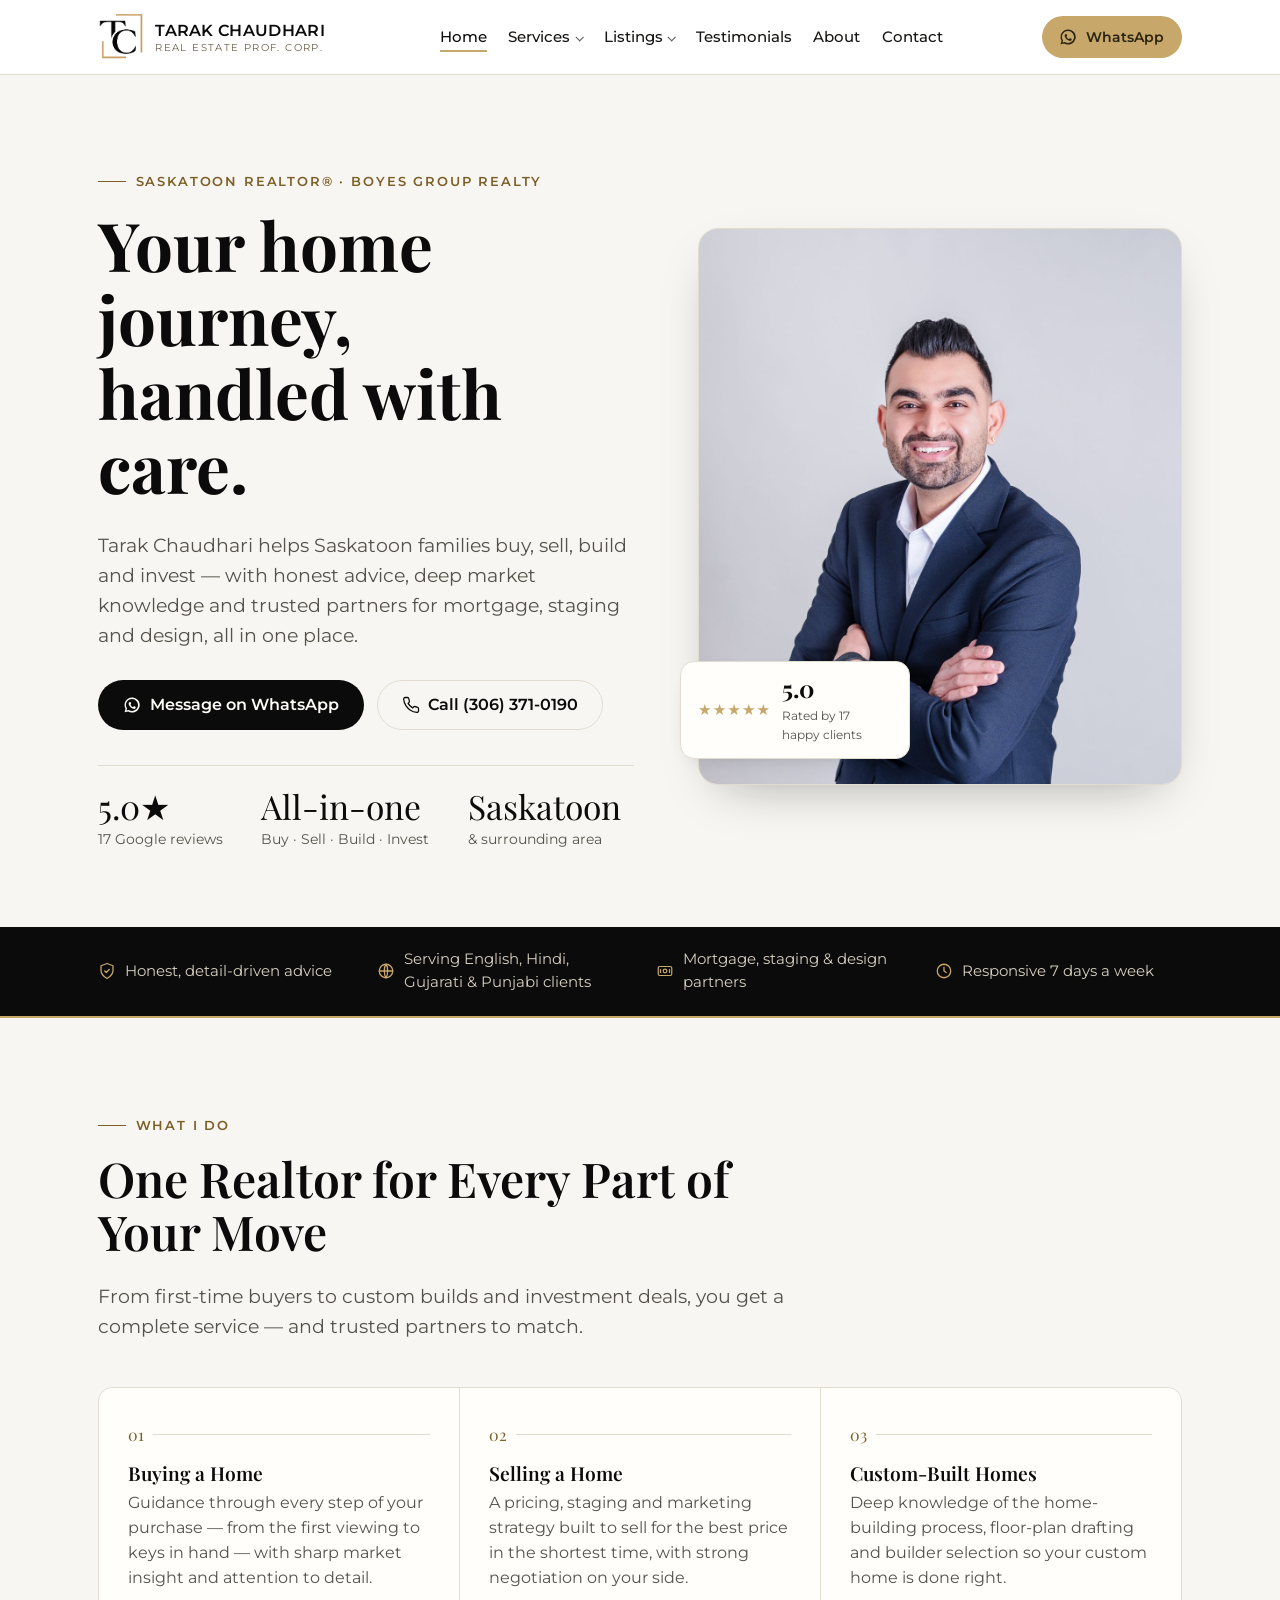
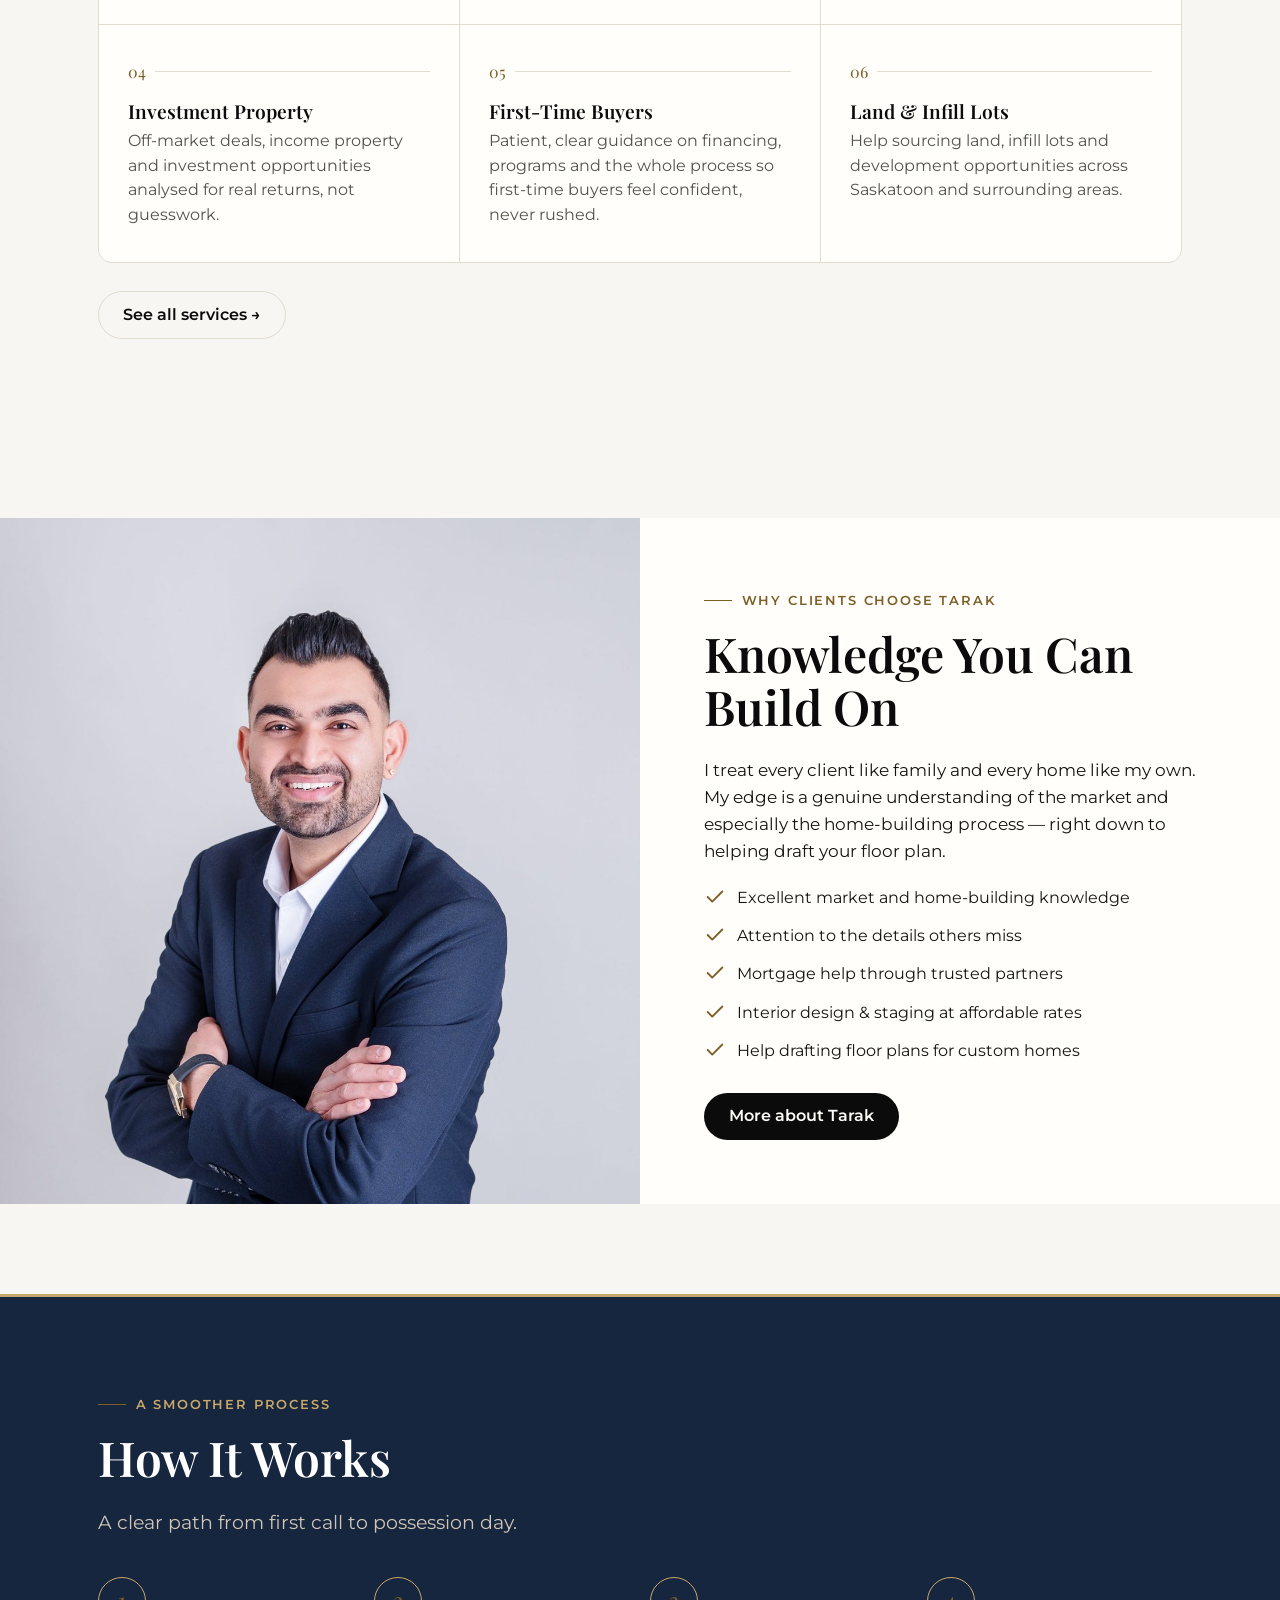
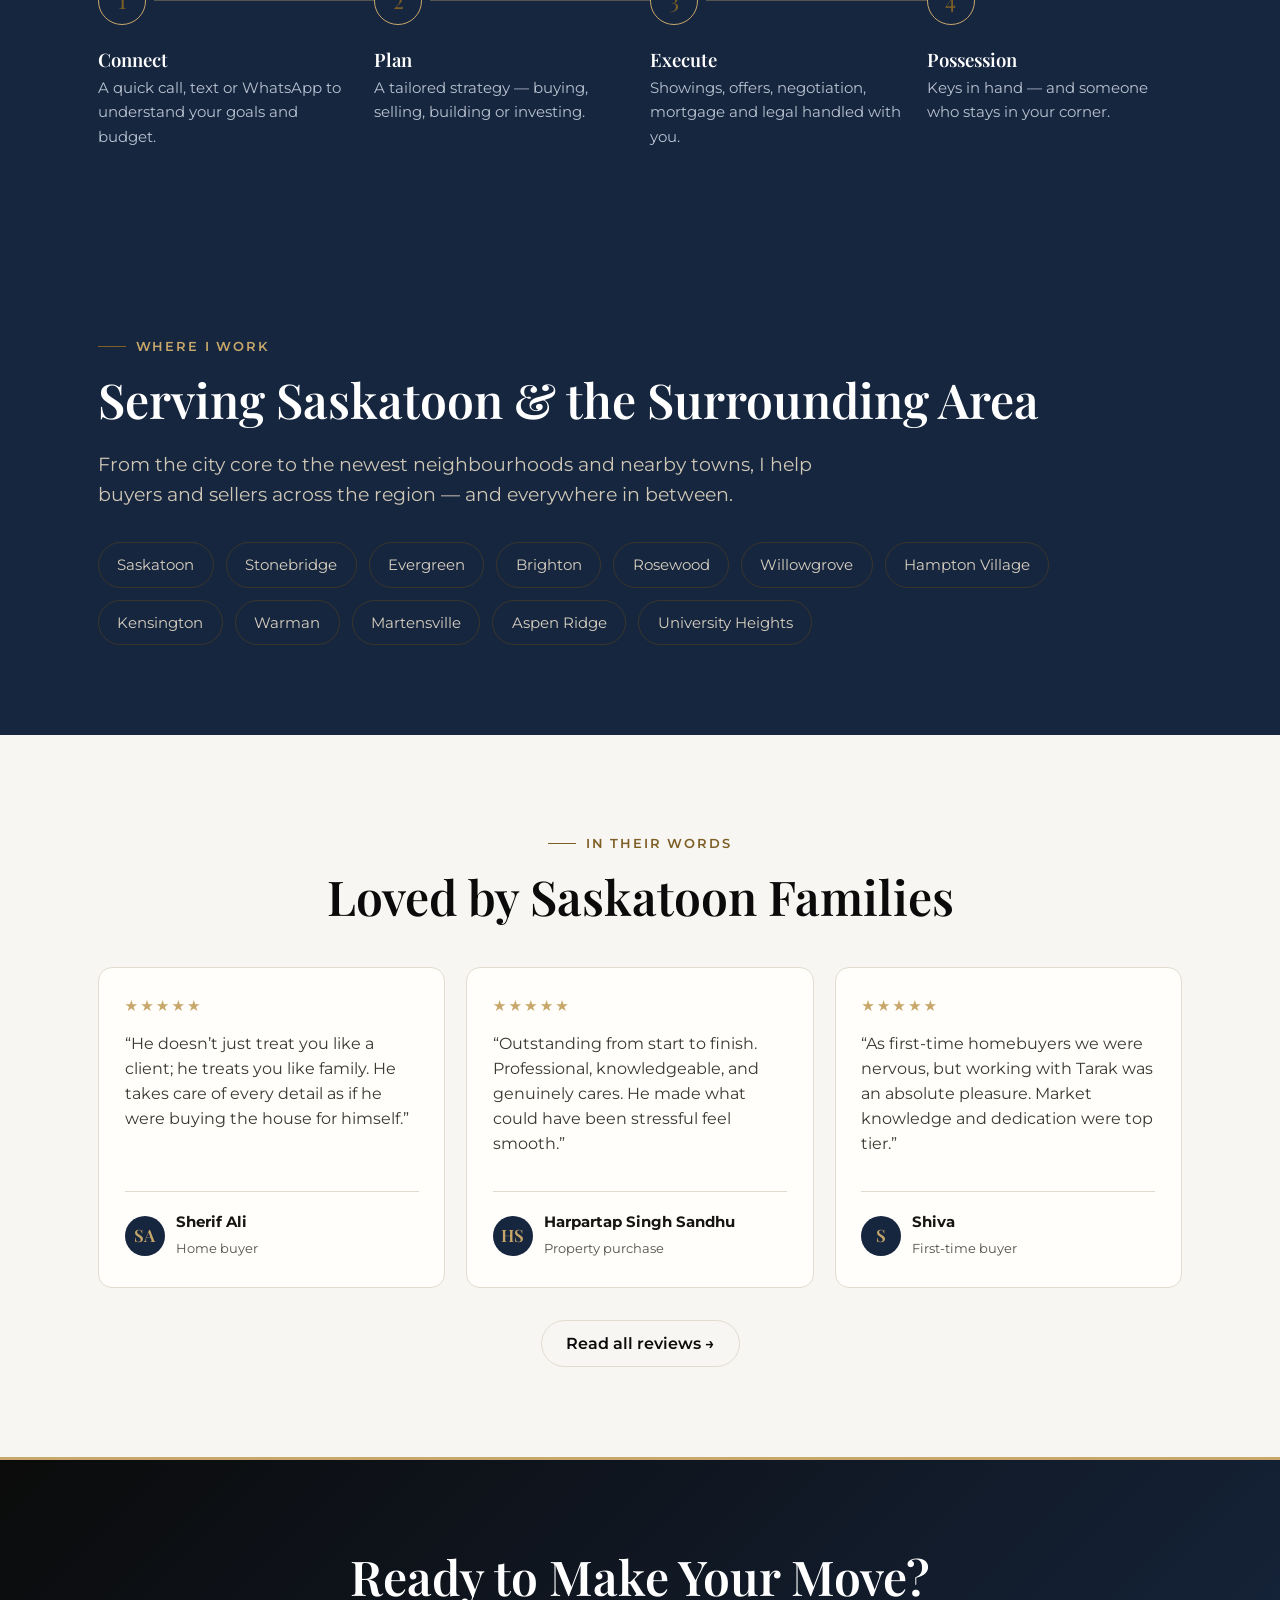
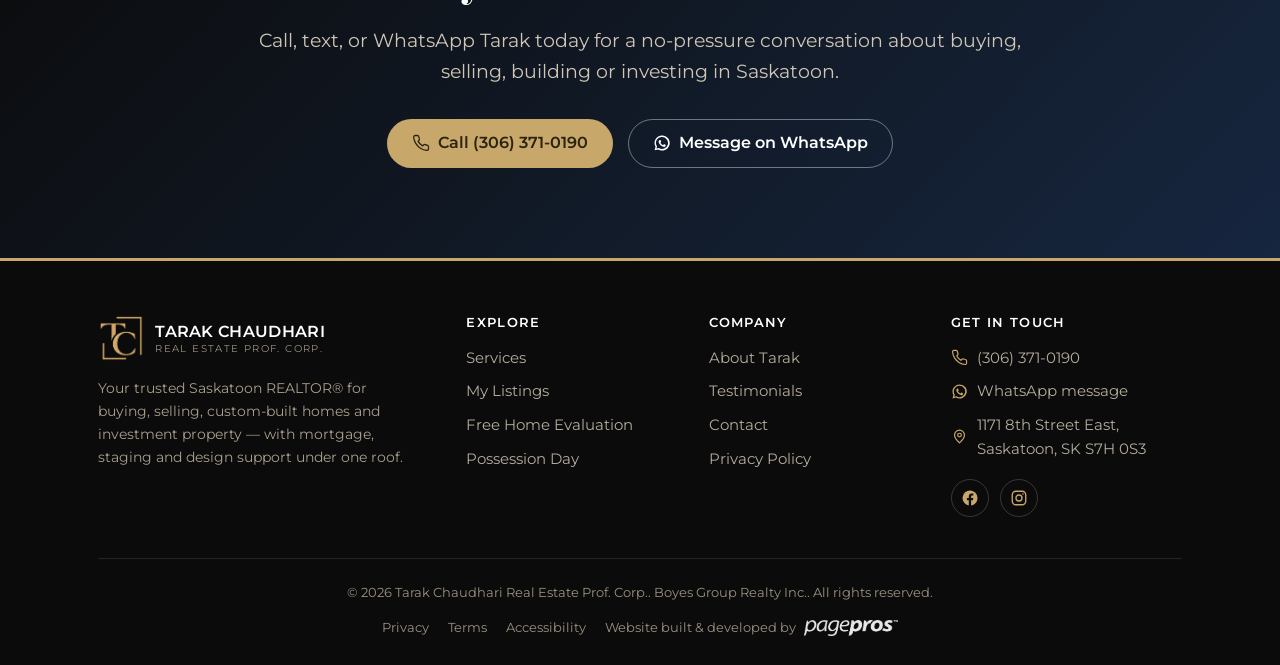
==== commit 1a0d3248: "Add files via upload" ====
--- a/index.html
+++ b/index.html
@@ -63,7 +63,7 @@
       </div>
     </div>
     <div class="hero-media">
-      <div class="photo"><img src="[data-uri]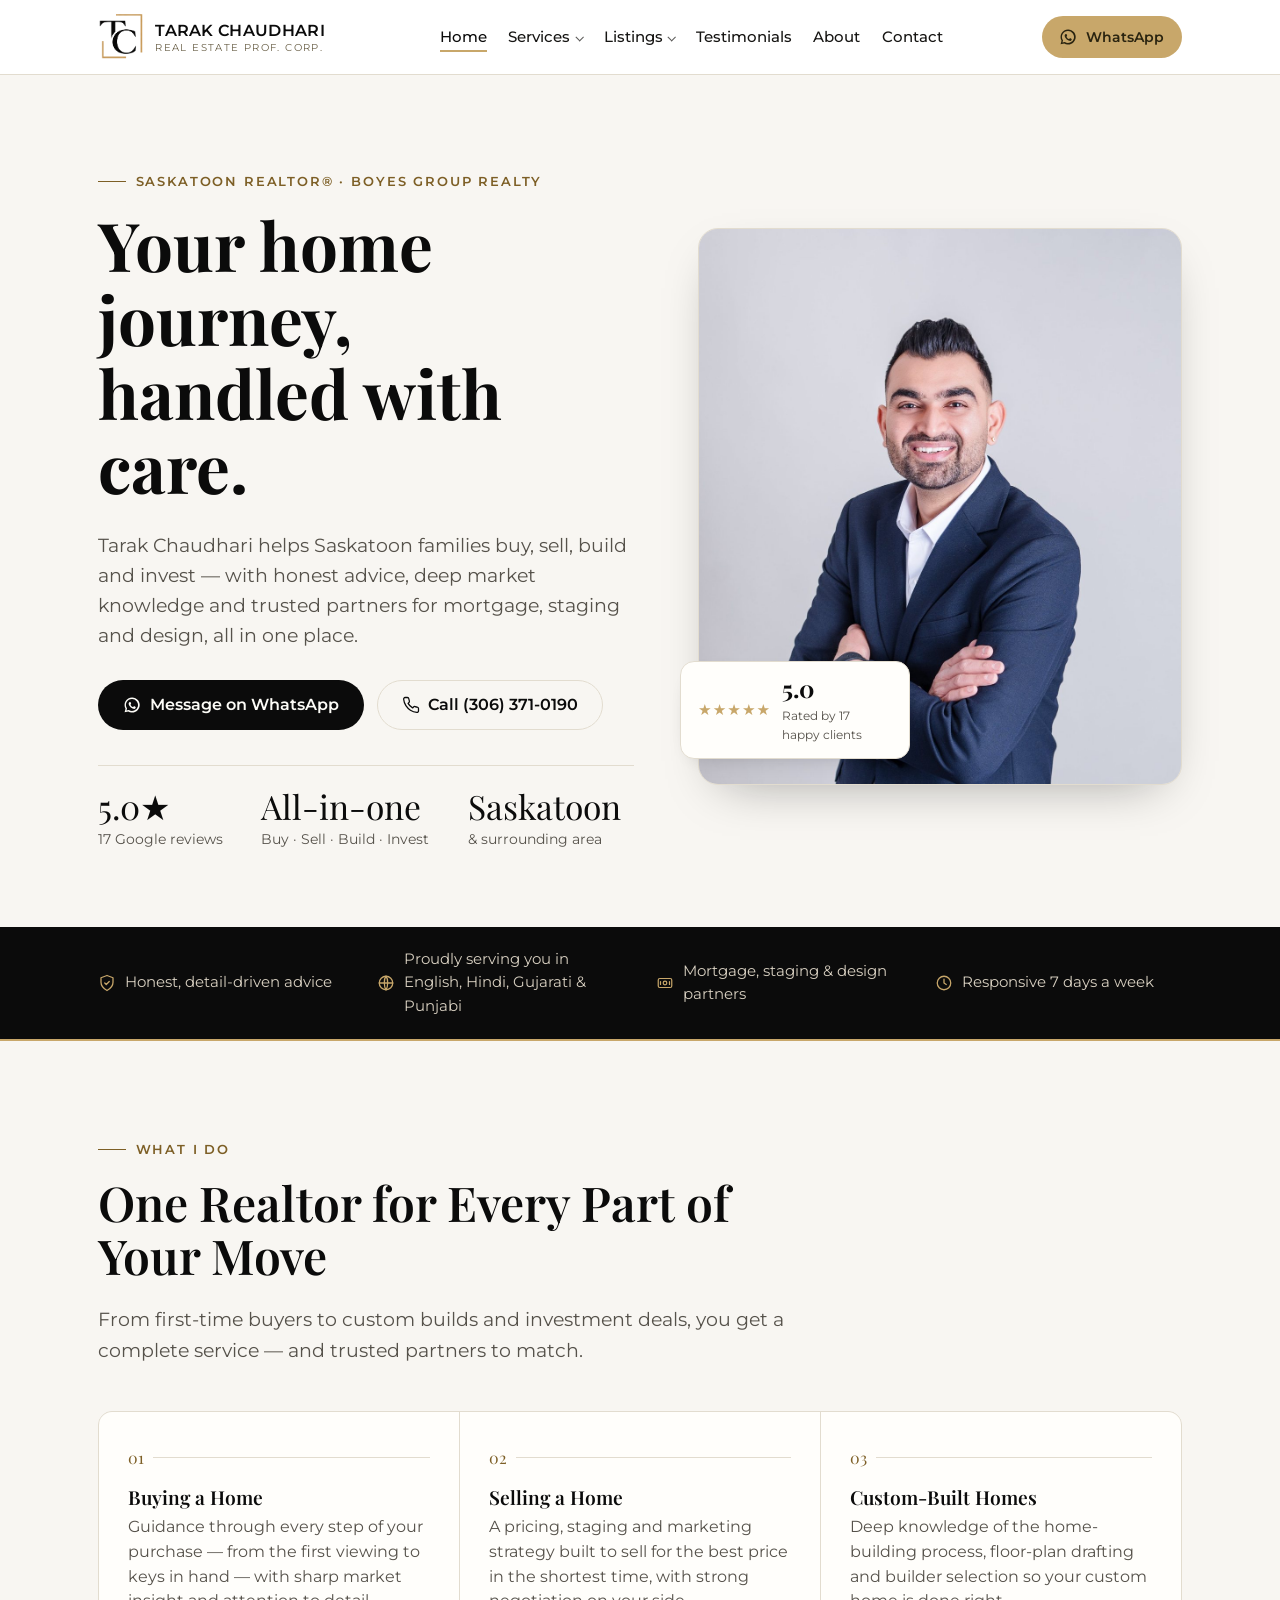
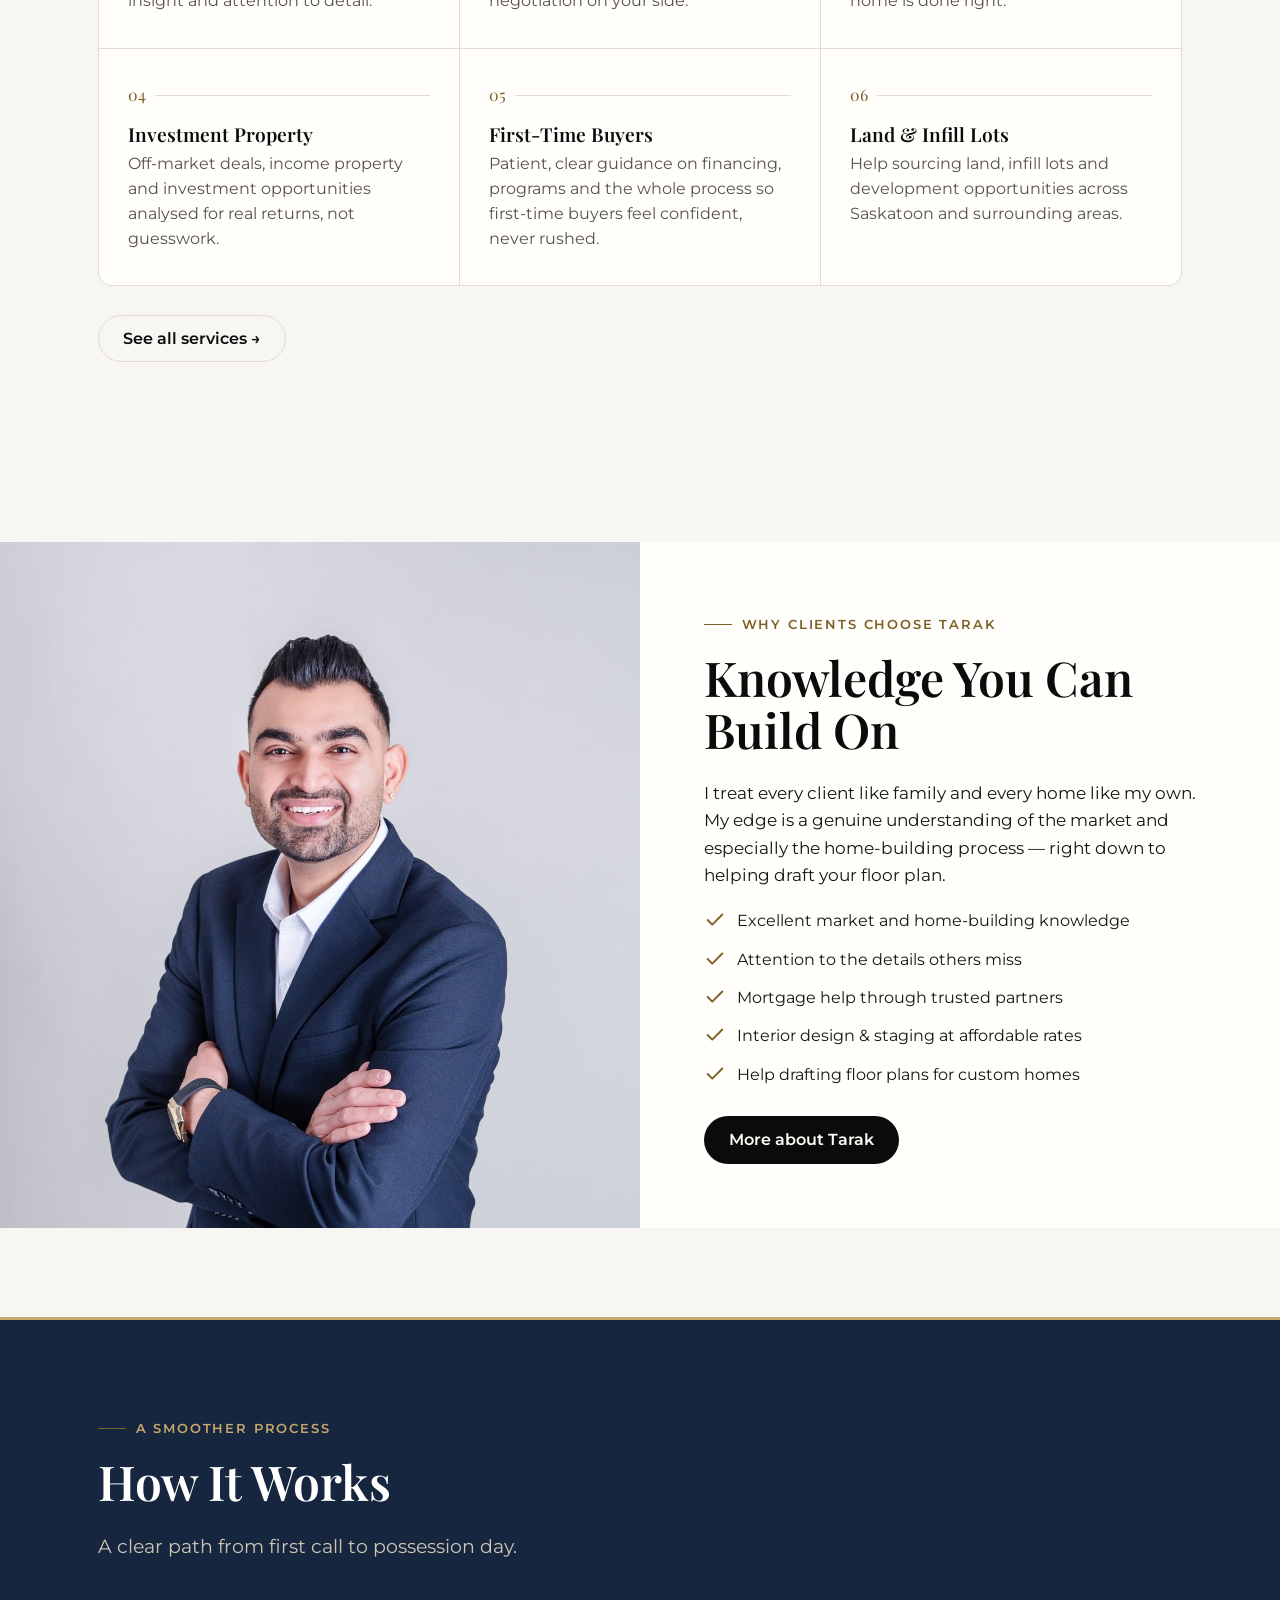
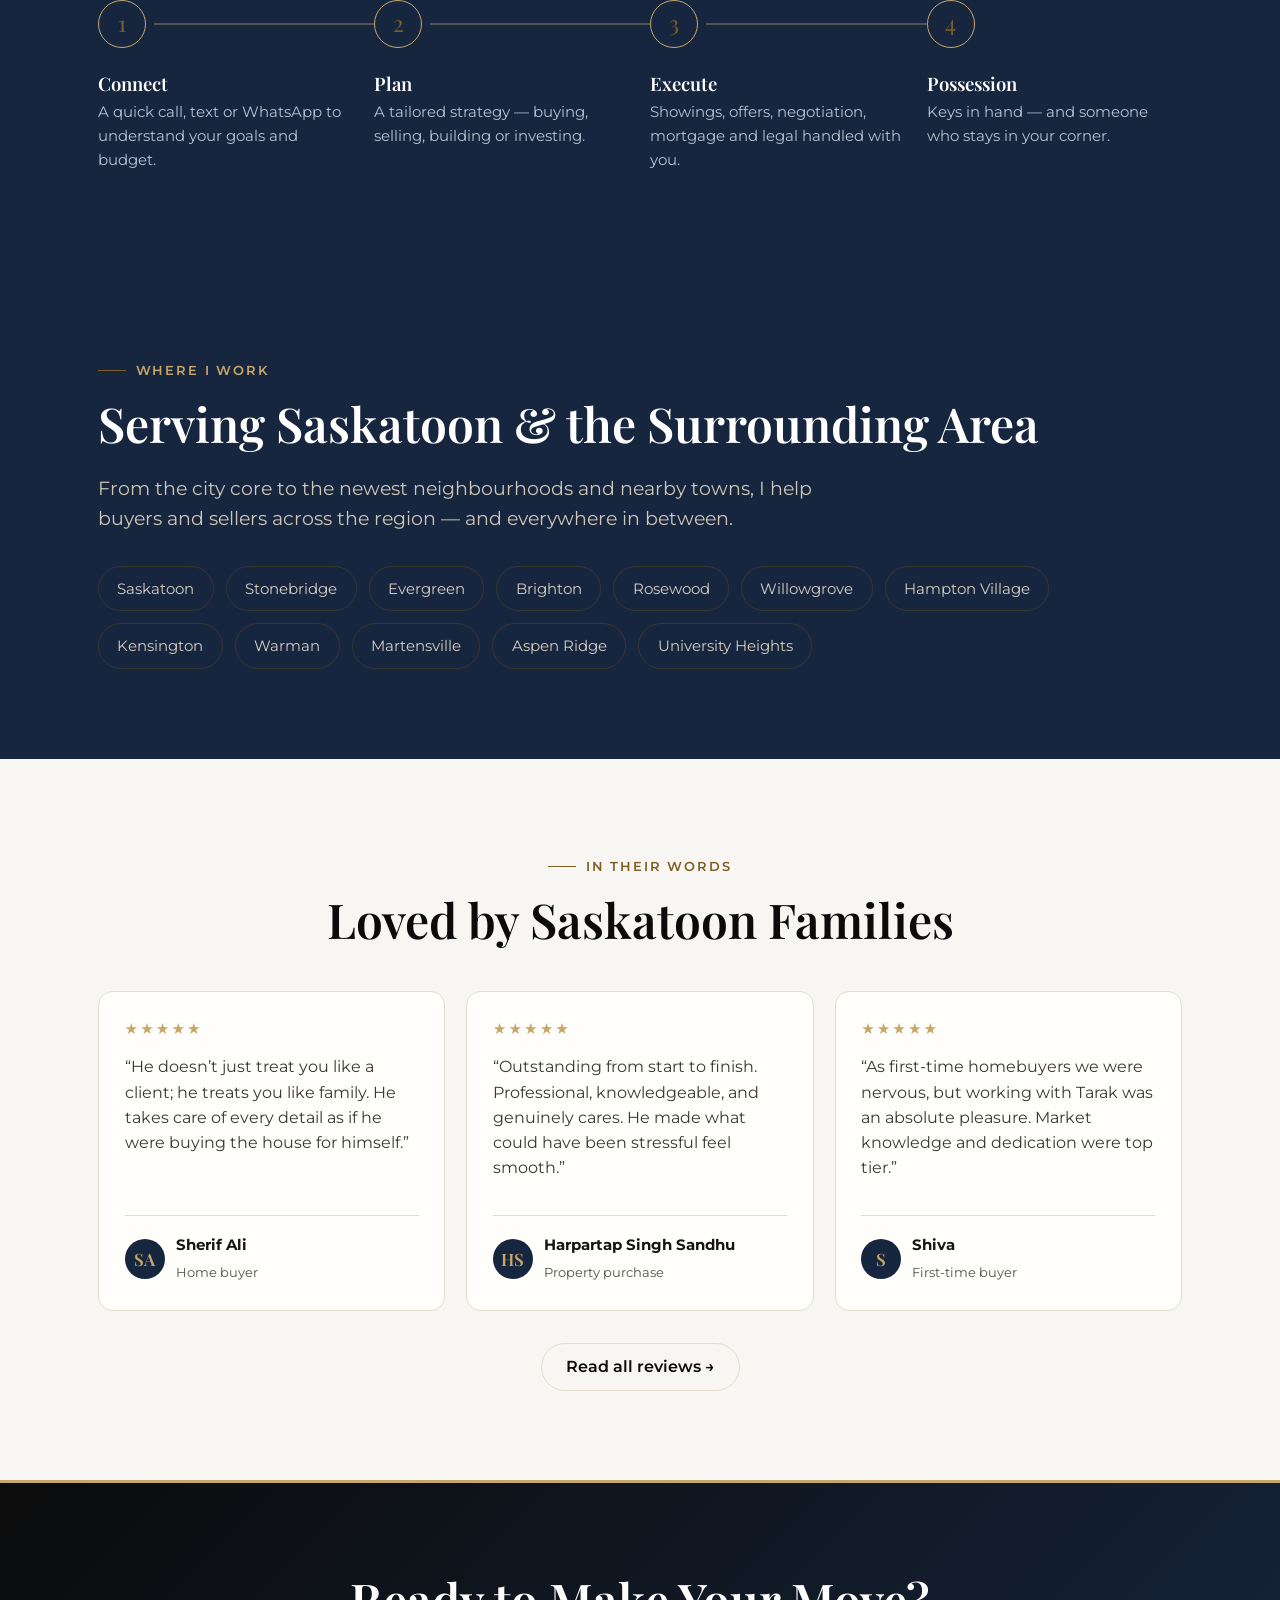
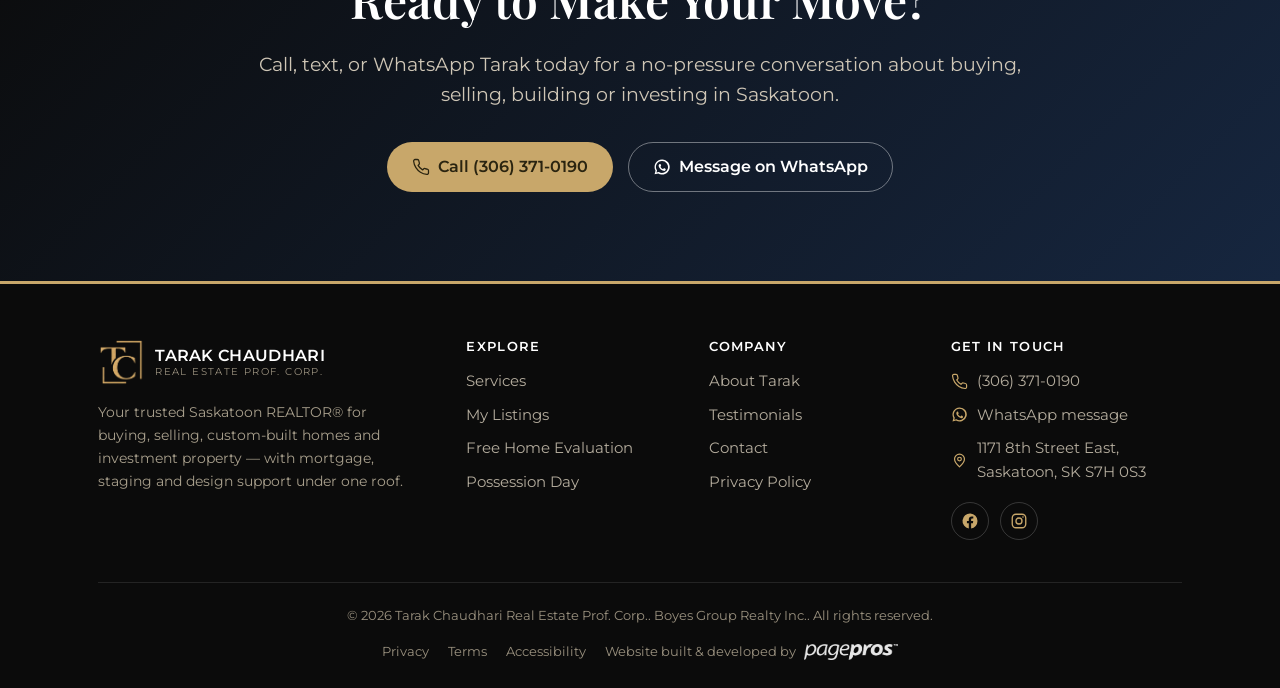
==== commit 722d61ff: "Add files via upload" ====
--- a/index.html
+++ b/index.html
@@ -75,7 +75,7 @@
 <div class="trust">
   <div class="wrap">
     <span><svg viewBox="0 0 24 24" fill="none" stroke="currentColor" stroke-width="1.7" stroke-linecap="round" stroke-linejoin="round"><path d="M12 2l8 3v6c0 5-3.4 8.5-8 11-4.6-2.5-8-6-8-11V5z"/><path d="M9 12l2 2 4-4"/></svg> Honest, detail-driven advice</span>
-    <span><svg viewBox="0 0 24 24" fill="none" stroke="currentColor" stroke-width="1.7" stroke-linecap="round" stroke-linejoin="round"><circle cx="12" cy="12" r="9"/><path d="M3 12h18M12 3c3 3.5 3 14 0 18M12 3c-3 3.5-3 14 0 18"/></svg> Serving English, Hindi, Gujarati &amp; Punjabi clients</span>
+    <span><svg viewBox="0 0 24 24" fill="none" stroke="currentColor" stroke-width="1.7" stroke-linecap="round" stroke-linejoin="round"><circle cx="12" cy="12" r="9"/><path d="M3 12h18M12 3c3 3.5 3 14 0 18M12 3c-3 3.5-3 14 0 18"/></svg> Proudly serving you in English, Hindi, Gujarati &amp; Punjabi</span>
     <span><svg viewBox="0 0 24 24" fill="none" stroke="currentColor" stroke-width="1.6" stroke-linecap="round" stroke-linejoin="round"><rect x="3" y="6" width="18" height="12" rx="2"/><circle cx="12" cy="12" r="2.4"/><path d="M6 10v4M18 10v4"/></svg> Mortgage, staging &amp; design partners</span>
     <span><svg viewBox="0 0 24 24" fill="none" stroke="currentColor" stroke-width="1.7" stroke-linecap="round" stroke-linejoin="round"><circle cx="12" cy="12" r="9"/><path d="M12 7v5l3 2"/></svg> Responsive 7 days a week</span>
   </div>
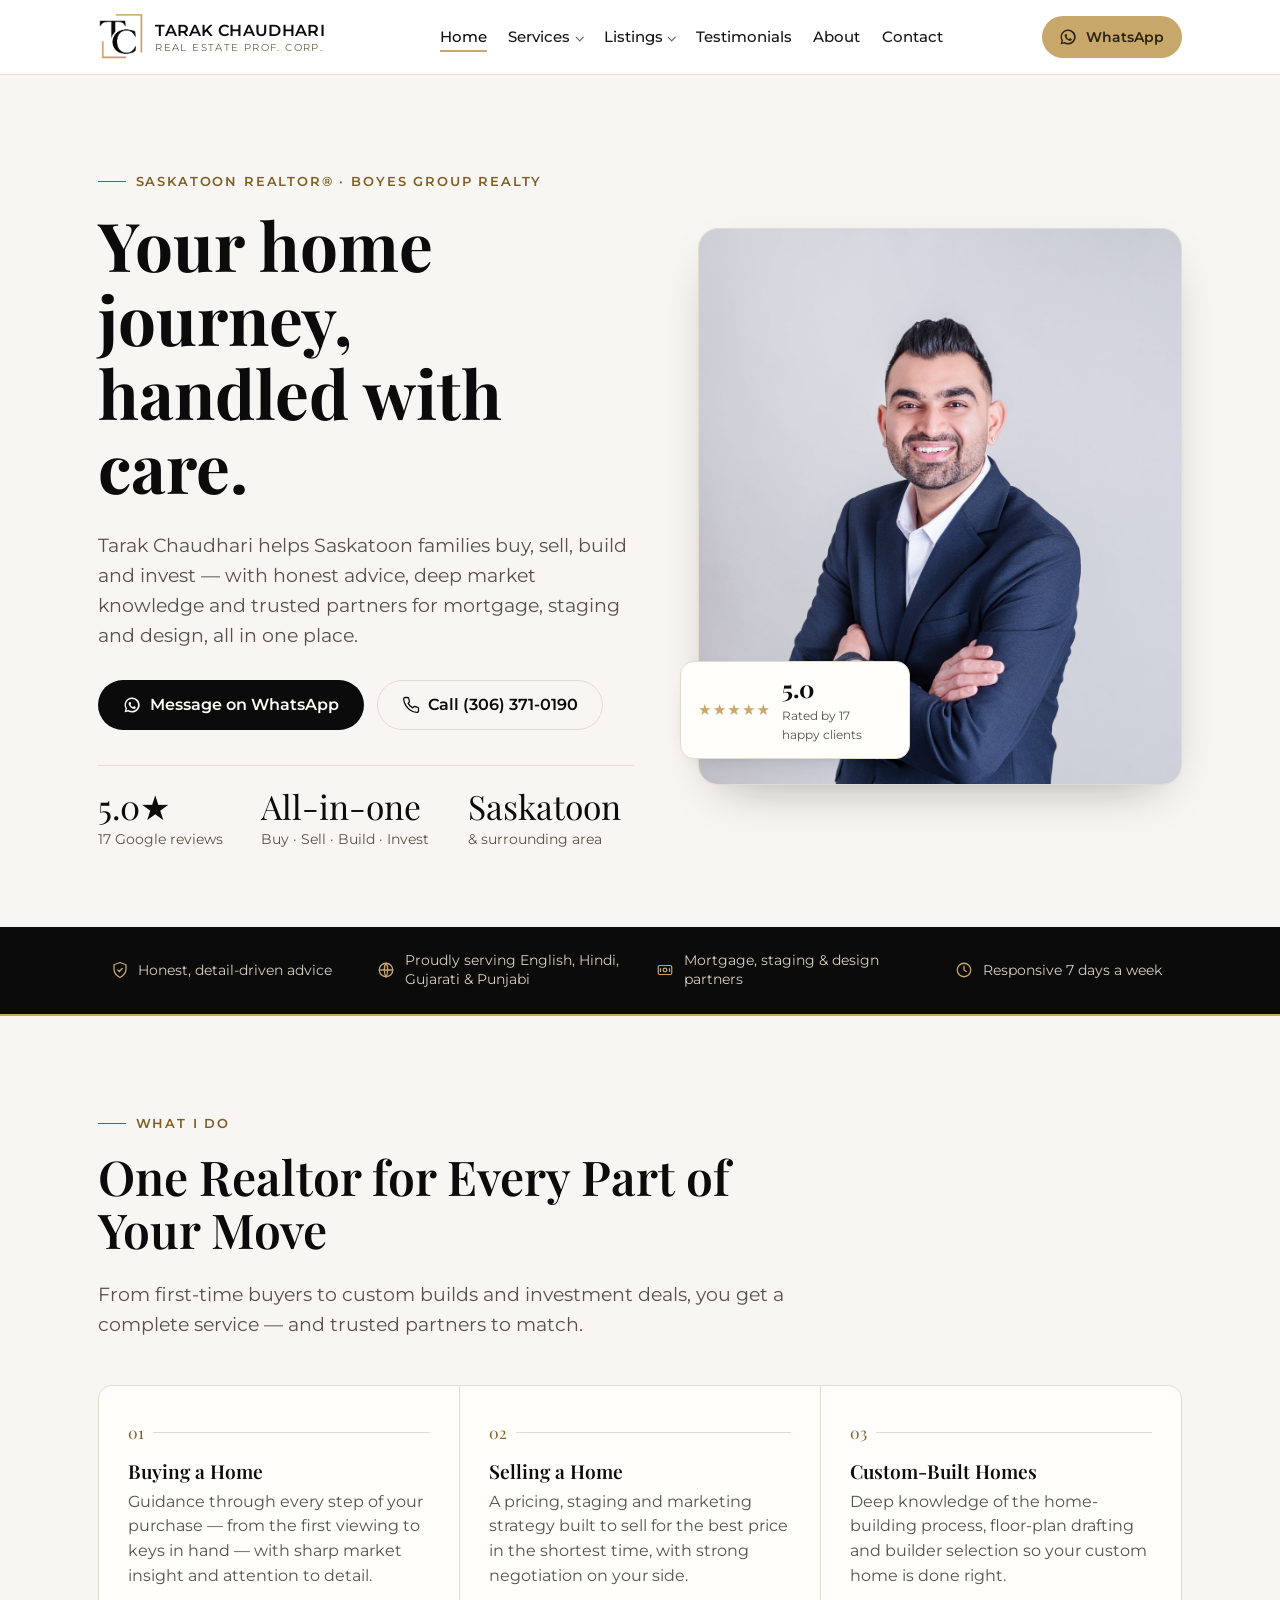
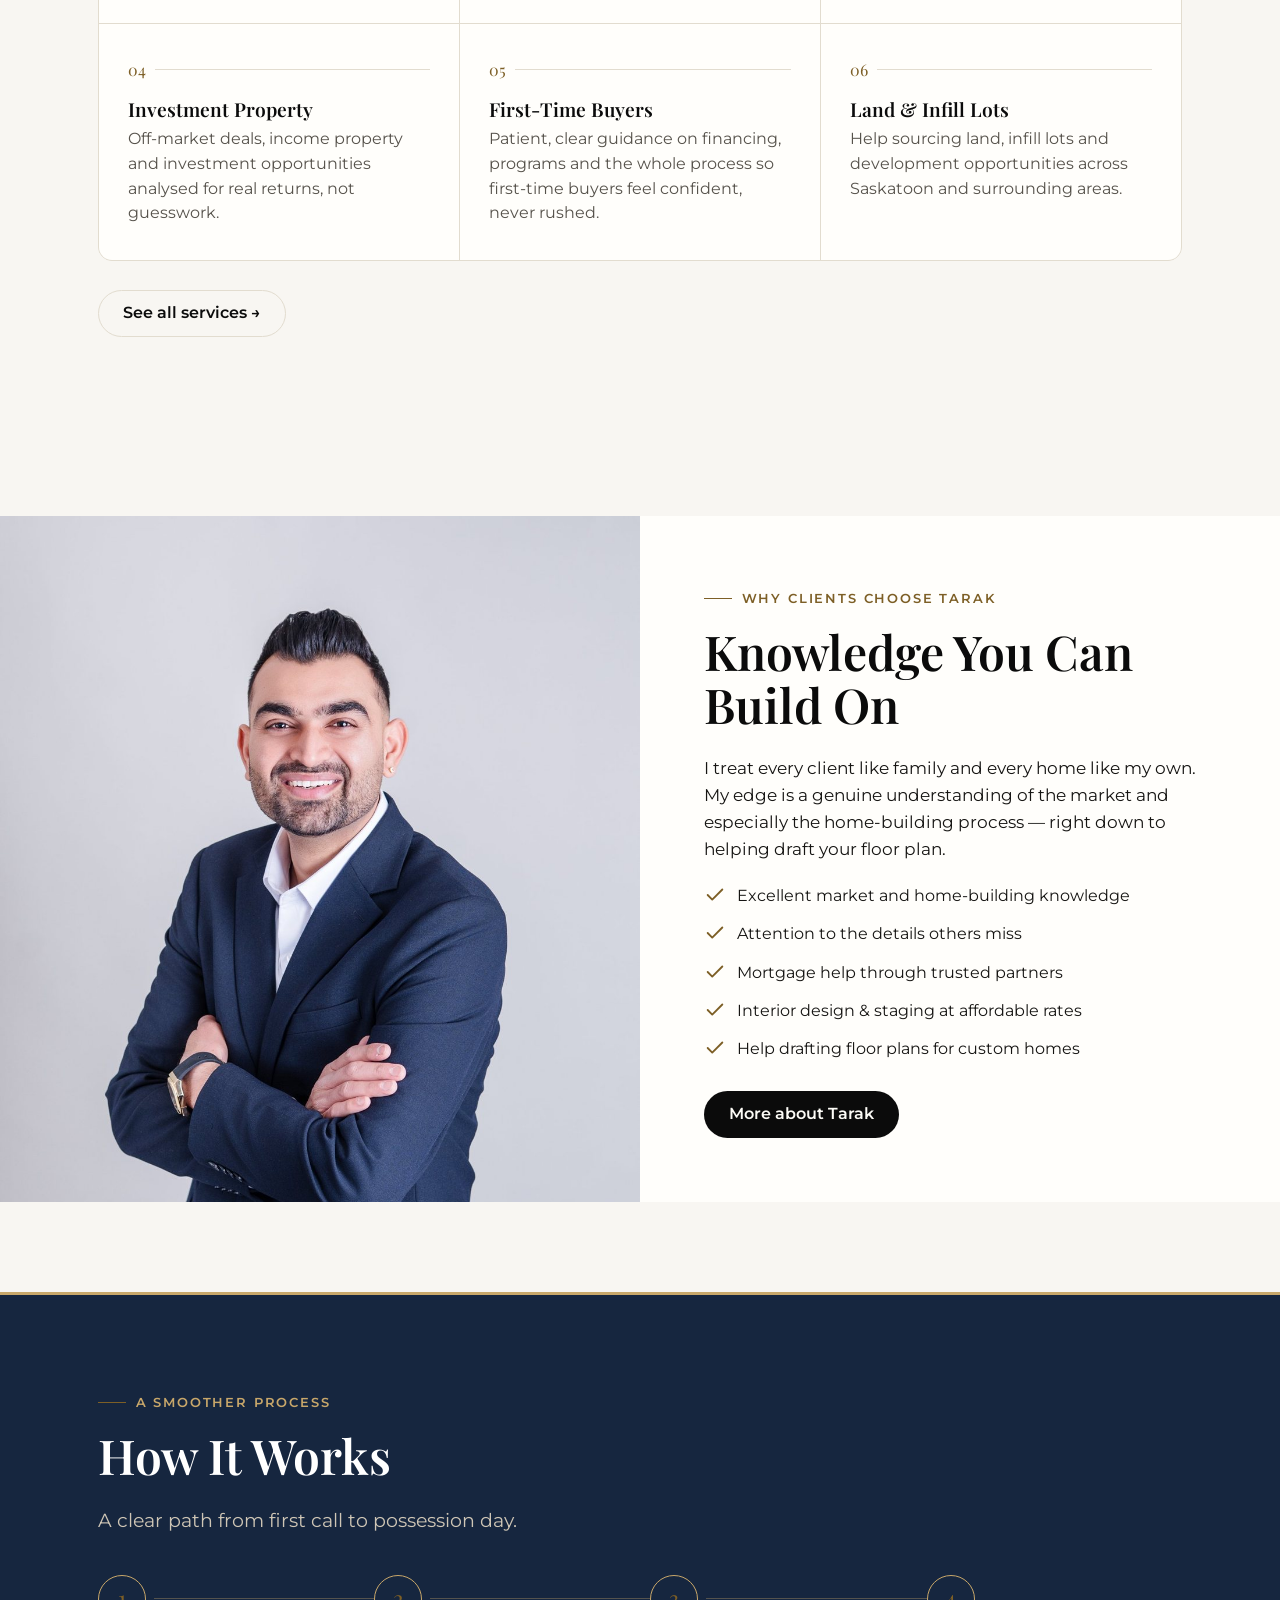
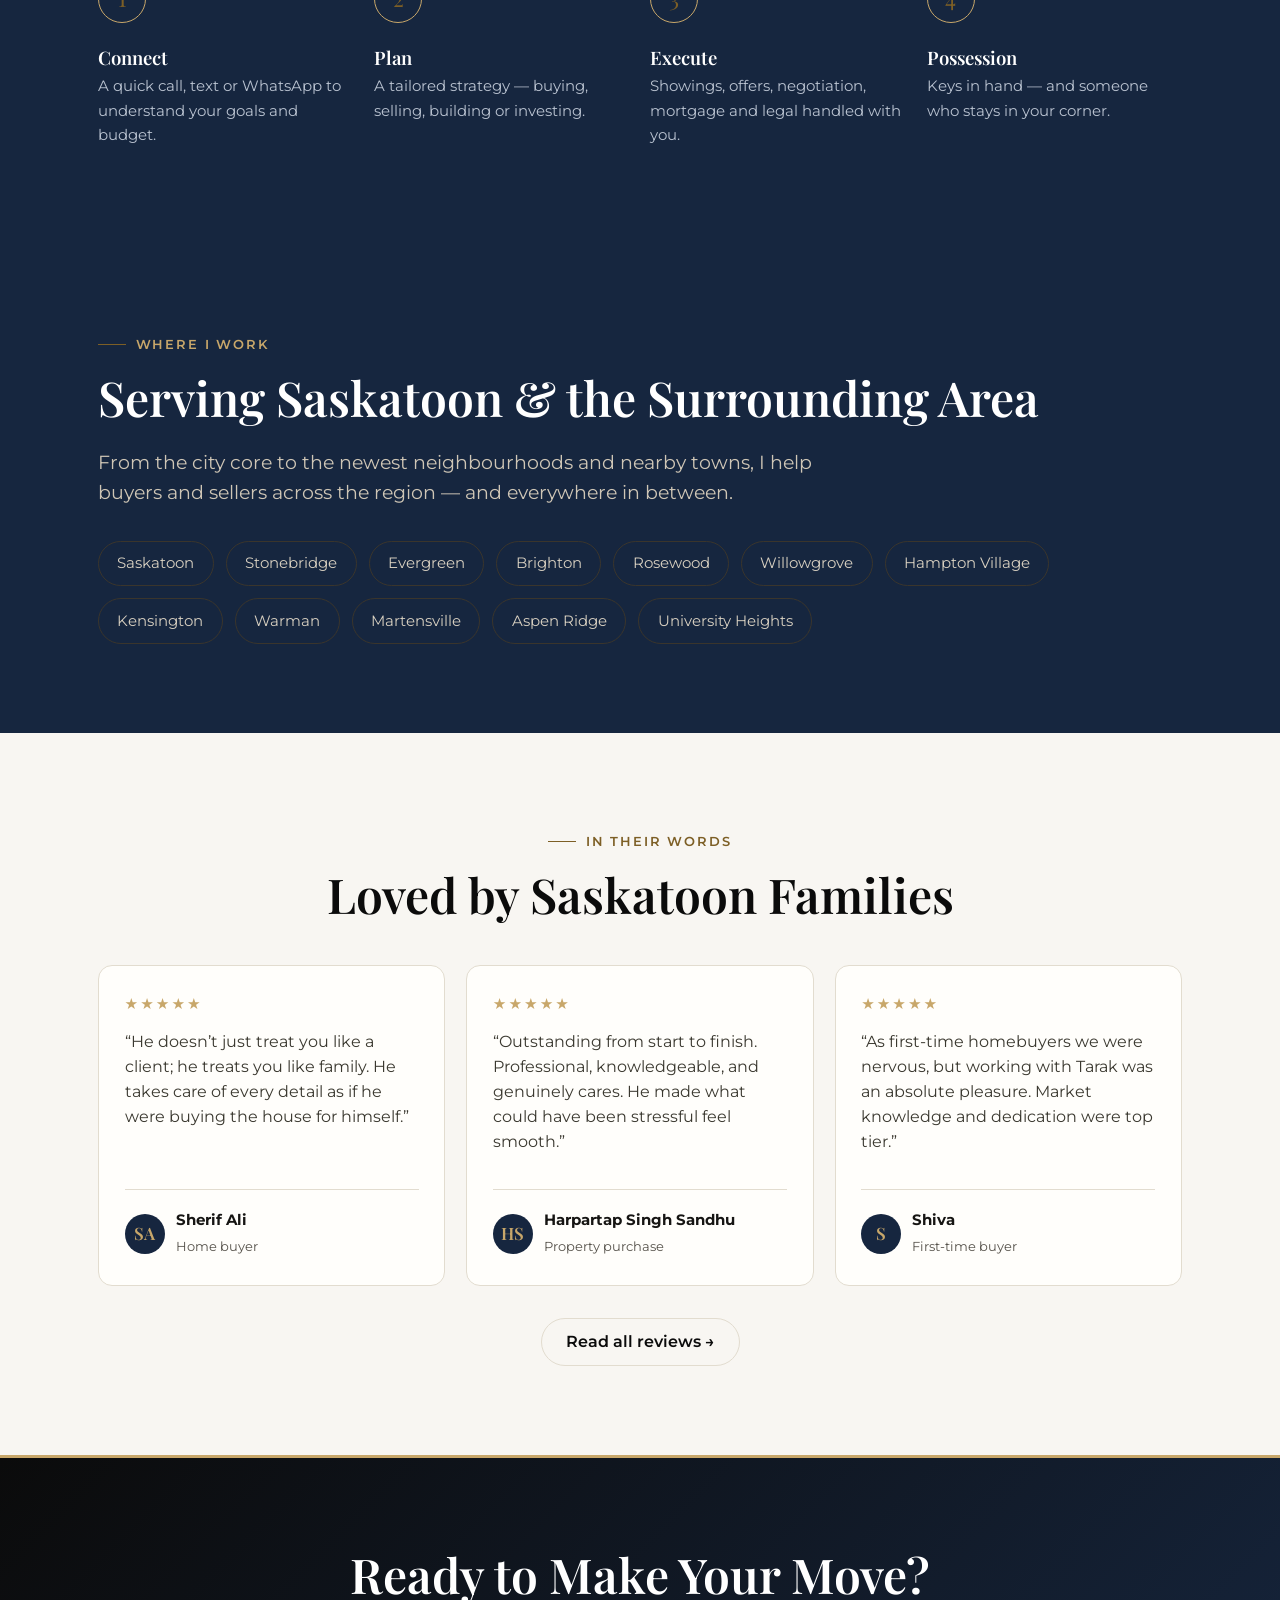
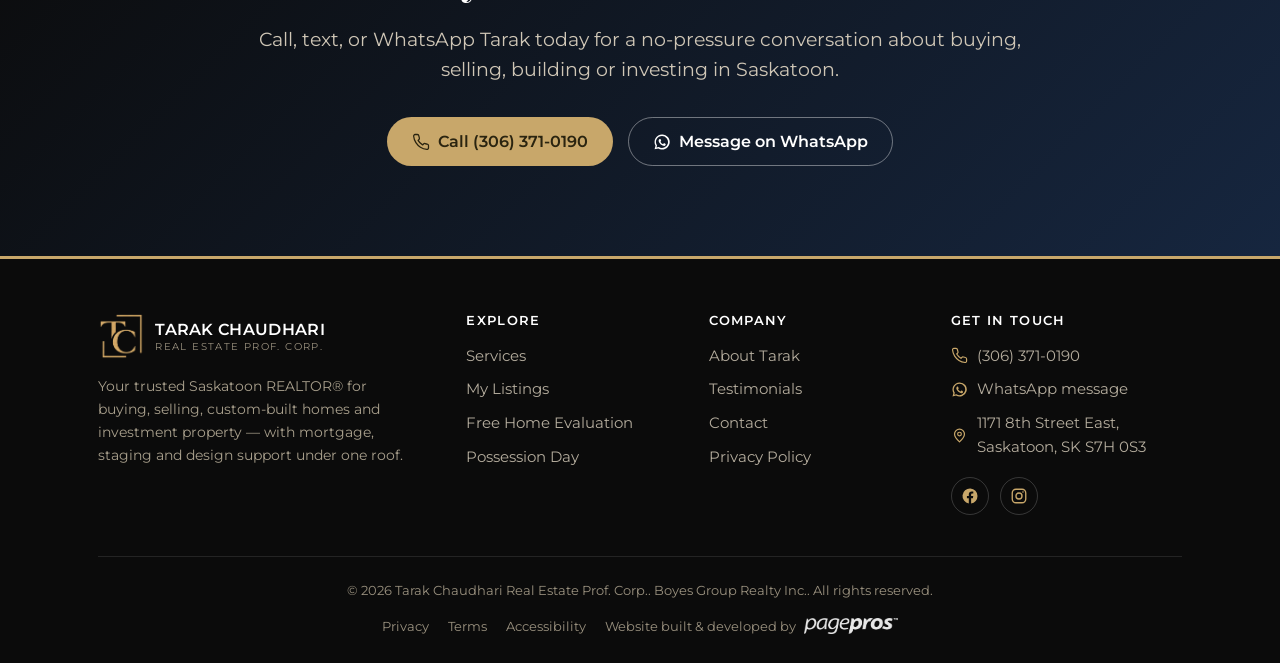
==== commit 2a5170e8: "Add files via upload" ====
--- a/index.html
+++ b/index.html
@@ -75,7 +75,7 @@
 <div class="trust">
   <div class="wrap">
     <span><svg viewBox="0 0 24 24" fill="none" stroke="currentColor" stroke-width="1.7" stroke-linecap="round" stroke-linejoin="round"><path d="M12 2l8 3v6c0 5-3.4 8.5-8 11-4.6-2.5-8-6-8-11V5z"/><path d="M9 12l2 2 4-4"/></svg> Honest, detail-driven advice</span>
-    <span><svg viewBox="0 0 24 24" fill="none" stroke="currentColor" stroke-width="1.7" stroke-linecap="round" stroke-linejoin="round"><circle cx="12" cy="12" r="9"/><path d="M3 12h18M12 3c3 3.5 3 14 0 18M12 3c-3 3.5-3 14 0 18"/></svg> Proudly serving you in English, Hindi, Gujarati &amp; Punjabi</span>
+    <span><svg viewBox="0 0 24 24" fill="none" stroke="currentColor" stroke-width="1.7" stroke-linecap="round" stroke-linejoin="round"><circle cx="12" cy="12" r="9"/><path d="M3 12h18M12 3c3 3.5 3 14 0 18M12 3c-3 3.5-3 14 0 18"/></svg> Proudly serving English, Hindi, Gujarati &amp; Punjabi</span>
     <span><svg viewBox="0 0 24 24" fill="none" stroke="currentColor" stroke-width="1.6" stroke-linecap="round" stroke-linejoin="round"><rect x="3" y="6" width="18" height="12" rx="2"/><circle cx="12" cy="12" r="2.4"/><path d="M6 10v4M18 10v4"/></svg> Mortgage, staging &amp; design partners</span>
     <span><svg viewBox="0 0 24 24" fill="none" stroke="currentColor" stroke-width="1.7" stroke-linecap="round" stroke-linejoin="round"><circle cx="12" cy="12" r="9"/><path d="M12 7v5l3 2"/></svg> Responsive 7 days a week</span>
   </div>
--- a/styles.css
+++ b/styles.css
@@ -183,9 +183,9 @@
 
 /* ---------- trust strip ---------- */
 .trust{background:var(--ink);color:#ece7de;border-bottom:2px solid var(--gold)}
-.trust .wrap{display:grid;grid-template-columns:repeat(4,1fr);gap:1.4rem 2rem;align-items:center;padding-top:1.3rem;padding-bottom:1.3rem}
-.trust span{font-size:.92rem;display:inline-flex;align-items:center;gap:.55rem;color:#d7cfc0}
-@media (max-width:860px){.trust .wrap{grid-template-columns:1fr 1fr}}
+.trust .wrap{display:grid;grid-template-columns:repeat(4,1fr);gap:1.6rem 2rem;align-items:center;justify-items:center;padding-top:1.5rem;padding-bottom:1.5rem}
+.trust span{font-size:.9rem;line-height:1.35;display:flex;align-items:center;gap:.6rem;color:#d7cfc0;text-align:left}
+@media (max-width:860px){.trust .wrap{grid-template-columns:1fr 1fr;justify-items:start}}
 @media (max-width:520px){.trust .wrap{grid-template-columns:1fr}}
 .trust svg{width:18px;height:18px;color:var(--gold);flex:none}
 
